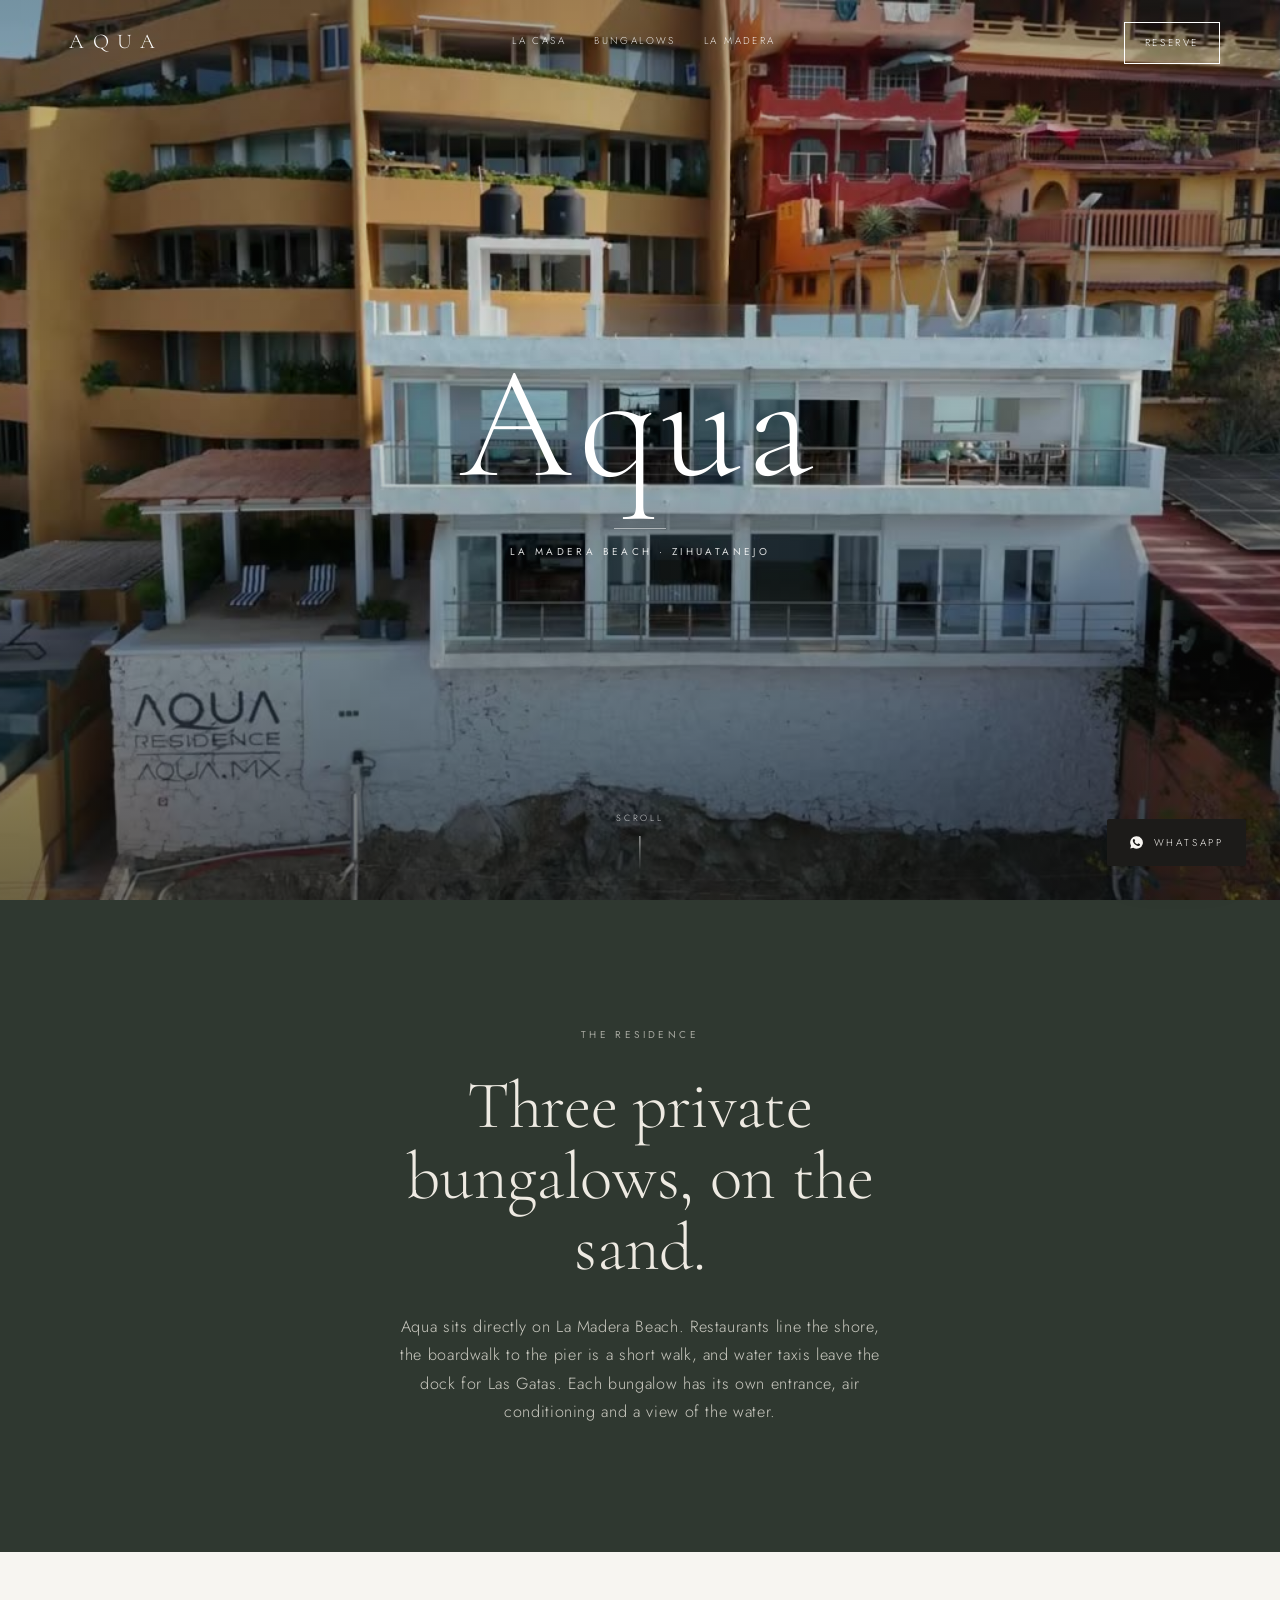
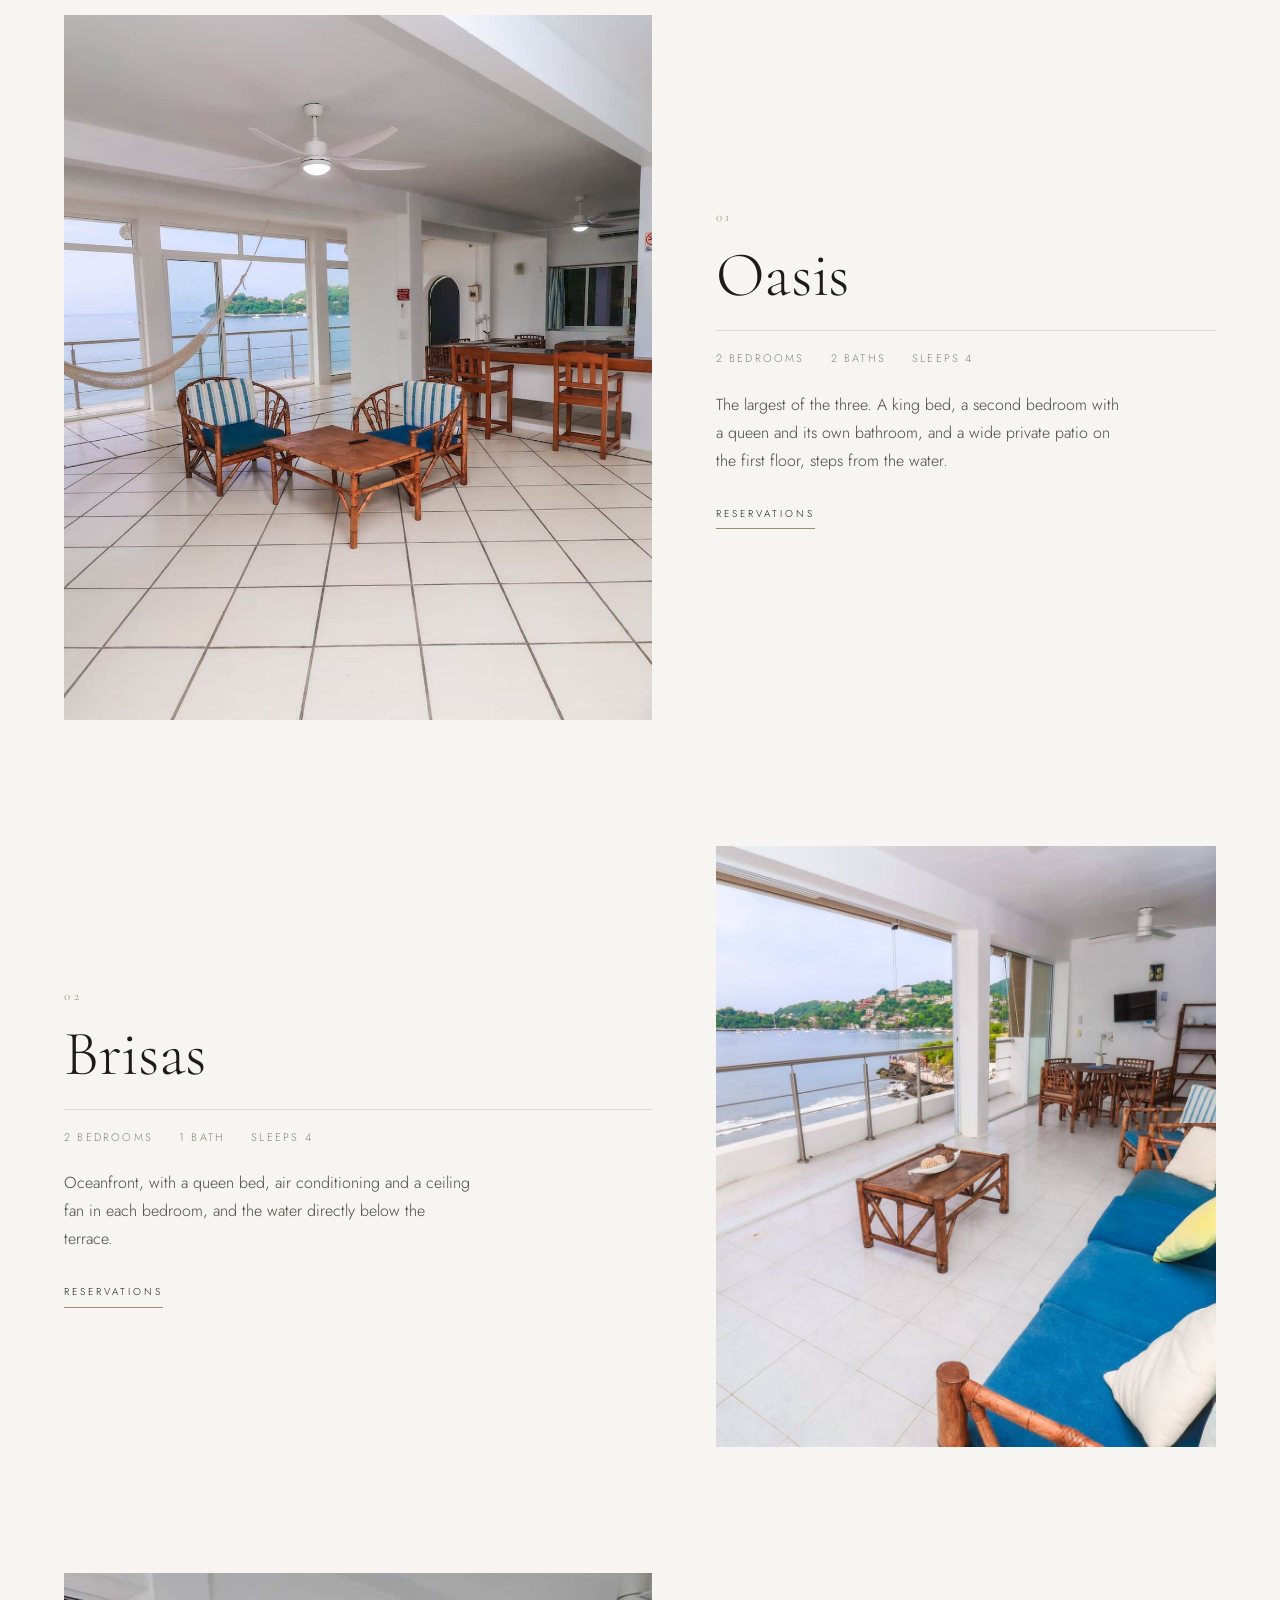
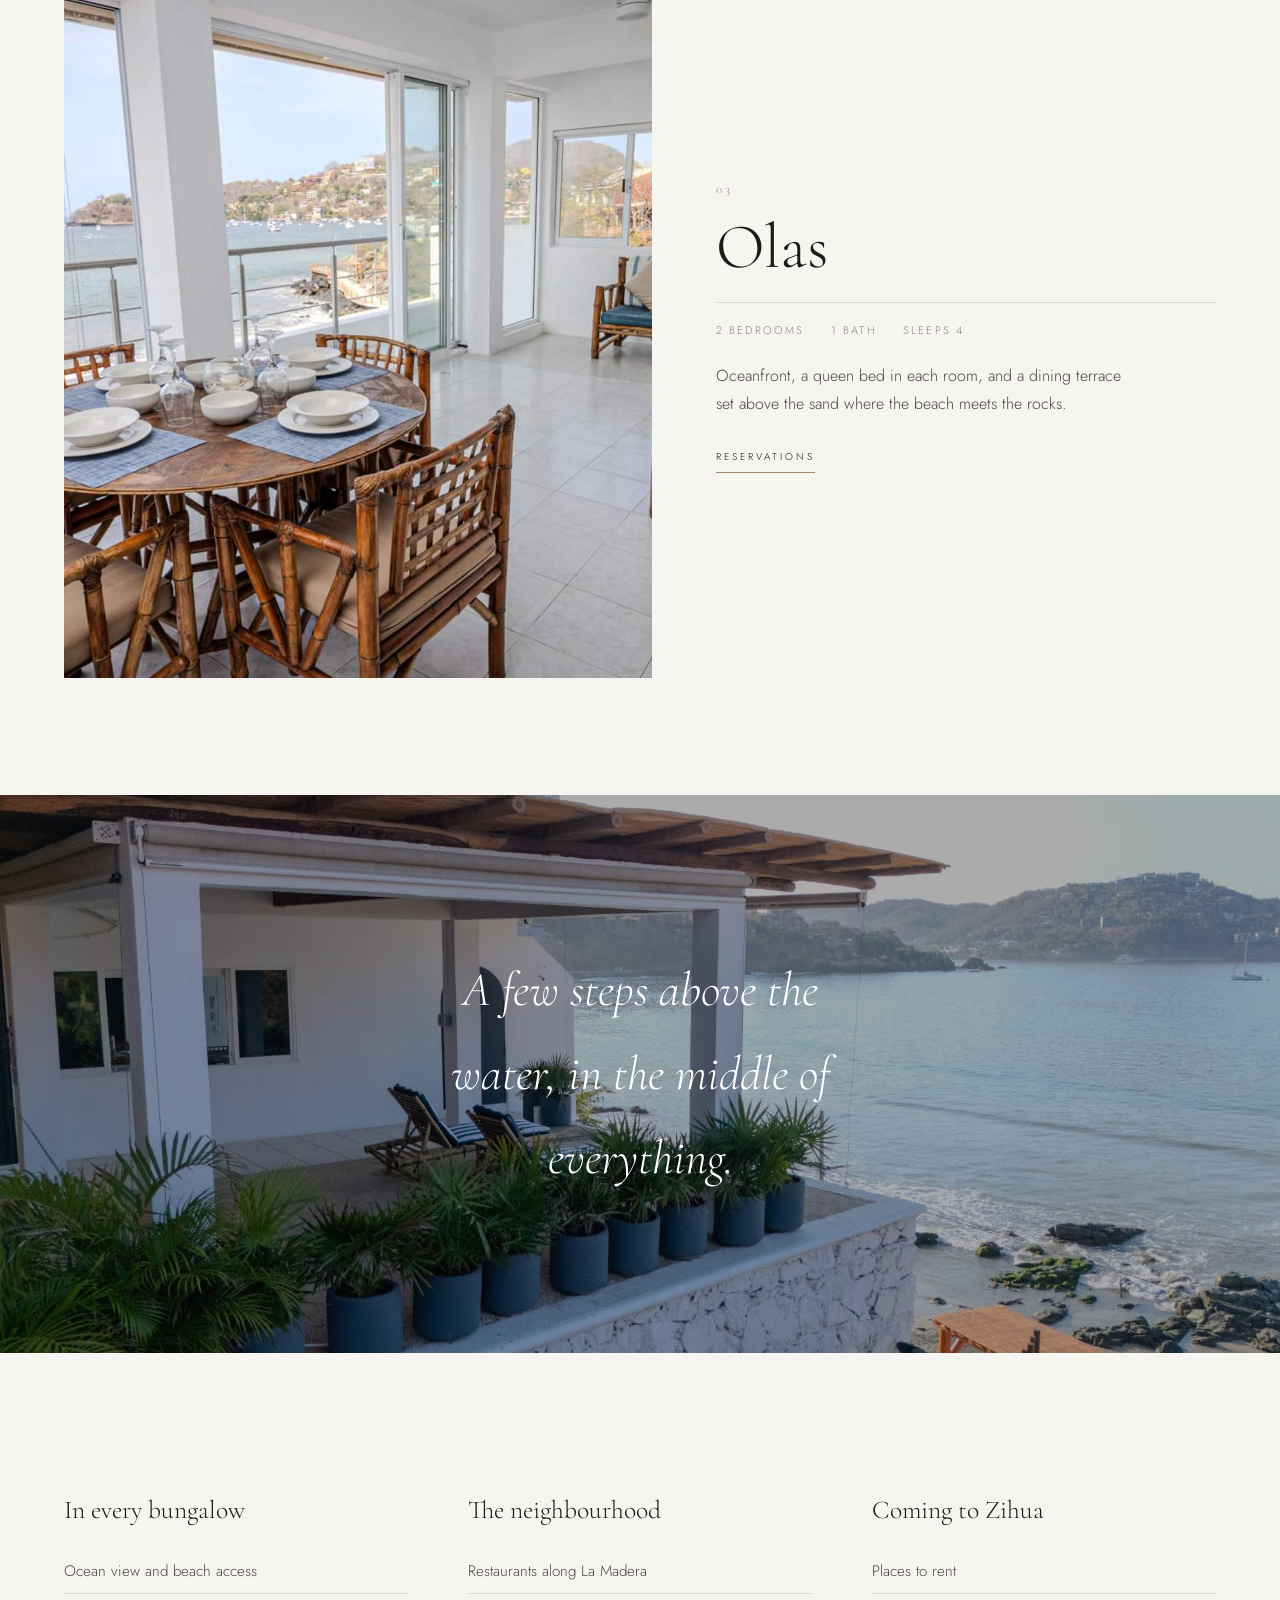
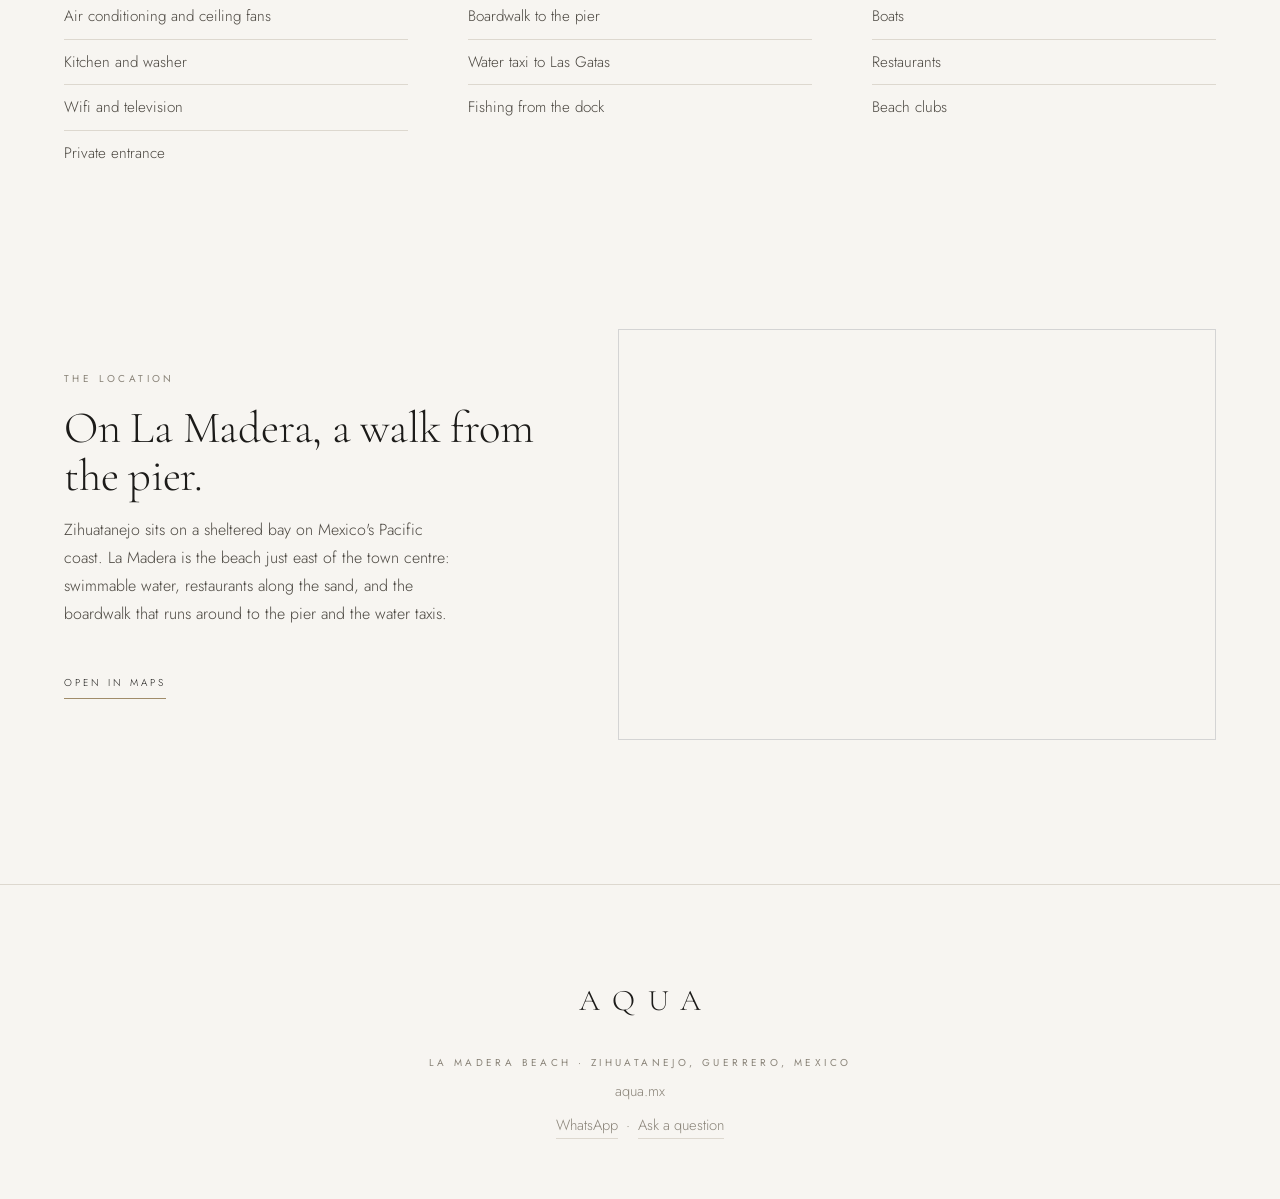
==== index.html @ 442068c7 "Drone video hero" ====
<!doctype html>
<html lang="en">
<head>
<meta charset="utf-8">
<meta name="viewport" content="width=device-width, initial-scale=1">
<title>Aqua Residence · La Madera Beach, Zihuatanejo</title>
<meta name="description" content="Three private beachfront bungalows on La Madera Beach, Zihuatanejo. Brisas, Oasis and Olas.">
<meta property="og:title" content="Aqua Residence · La Madera Beach, Zihuatanejo">
<meta property="og:description" content="Three private beachfront bungalows, steps from the sand and the boardwalk to the pier.">
<meta property="og:image" content="https://aqua.mx/img/aqua-sunrise.jpg">
<meta property="og:image:width" content="1280">
<meta property="og:image:height" content="720">
<meta property="og:url" content="https://aqua.mx">
<meta property="og:site_name" content="Aqua Residence">
<meta property="og:type" content="website">
<meta name="twitter:card" content="summary_large_image">
<link rel="icon" href="data:image/svg+xml,%3Csvg xmlns='http://www.w3.org/2000/svg' viewBox='0 0 64 64'%3E%3Crect width='64' height='64' fill='%232f3830'/%3E%3Ctext x='32' y='45' font-family='Georgia,serif' font-size='40' fill='%23f7f5f1' text-anchor='middle'%3EA%3C/text%3E%3C/svg%3E">
<link rel="apple-touch-icon" href="img/aqua-sunrise.jpg">
<link rel="preconnect" href="https://fonts.googleapis.com">
<link rel="preconnect" href="https://fonts.gstatic.com" crossorigin>
<link href="https://fonts.googleapis.com/css2?family=Cormorant+Garamond:ital,wght@0,300;0,400;1,300&family=Jost:wght@200;300;400&display=swap" rel="stylesheet">
<style>
  :root {
    --bone: #f7f5f1;
    --ink: #1c1b19;
    --soft: #8a8479;
    --line: #ddd8cf;
    --gold: #a08c6a;
    --deep: #2f3830;
    --display: "Cormorant Garamond", Georgia, serif;
    --sans: "Jost", -apple-system, "Segoe UI", Helvetica, Arial, sans-serif;
    --ease: cubic-bezier(.22,1,.36,1);
  }
  * { box-sizing: border-box; }
  html { scroll-behavior: smooth; }
  body {
    margin: 0; background: var(--bone); color: var(--ink);
    font-family: var(--sans); font-weight: 300; font-size: 16px; line-height: 1.75;
    -webkit-font-smoothing: antialiased;
  }
  img { display: block; width: 100%; height: 100%; object-fit: cover; }
  a { color: inherit; text-decoration: none; }
  .wrap { width: min(1240px, 100% - 10vw); margin-inline: auto; }
  .eyebrow { font-size: 10px; letter-spacing: .34em; text-transform: uppercase; color: var(--soft); font-weight: 400; }
  .display { font-family: var(--display); font-weight: 300; line-height: 1.06; letter-spacing: -.005em; }

  /* Top bar */
  .bar {
    position: fixed; inset: 0 0 auto; z-index: 30; display: flex; align-items: center;
    justify-content: space-between; padding: 22px clamp(20px, 5vw, 60px); color: #fff;
    transition: background .5s var(--ease), color .5s var(--ease), padding .5s var(--ease);
  }
  .bar.solid { background: rgb(247 245 241 / .96); color: var(--ink); padding-block: 14px; border-bottom: 1px solid var(--line); backdrop-filter: blur(6px); }
  .bar .mark { font-family: var(--display); font-size: 21px; letter-spacing: .42em; padding-left: .42em; }
  .bar nav { display: none; gap: clamp(18px, 2.2vw, 34px); }
  @media (min-width: 1040px) { .bar nav { display: flex; } }
  .bar nav a { font-size: 10px; letter-spacing: .24em; text-transform: uppercase; opacity: .86; padding-bottom: 3px; border-bottom: 1px solid transparent; transition: opacity .3s var(--ease), border-color .3s var(--ease); }
  .bar nav a:hover { opacity: 1; border-color: currentColor; }
  .bar .cta {
    font-size: 10px; letter-spacing: .26em; text-transform: uppercase; border: 1px solid currentColor;
    padding: 11px 20px; transition: background .4s var(--ease), color .4s var(--ease), border-color .4s var(--ease);
  }
  .bar .cta:hover { background: var(--gold); border-color: var(--gold); color: #fff; }
  .bar.solid .cta { border-color: var(--ink); }

  /* Location */
  .place { display: grid; gap: 34px; padding: clamp(50px, 8vh, 110px) 0; }
  @media (min-width: 900px) { .place { grid-template-columns: .9fr 1.1fr; gap: 64px; align-items: center; } }
  .place h4 { font-family: var(--display); font-weight: 300; font-size: clamp(1.9rem, 1.2rem + 2vw, 3rem); margin: 18px 0 0; }
  .place p { color: #4b4740; max-width: 44ch; }
  .place .map { aspect-ratio: 16 / 11; border: 1px solid var(--line); filter: grayscale(1) contrast(.95); transition: filter .6s var(--ease); }
  .place .map:hover { filter: grayscale(0); }
  .place iframe { width: 100%; height: 100%; border: 0; display: block; }

  /* Hero */
  .hero { position: relative; height: 100svh; min-height: 560px; overflow: hidden; display: grid; place-items: center; text-align: center; color: #fff; }
  .hero .shot { position: absolute; inset: 0; }
  .hero .hero-video { width: 100%; height: 100%; object-fit: cover; display: block; }
  /* The still is the fallback: shown until the video can play, and kept for reduced motion. */
  .hero .hero-still { position: absolute; inset: 0; width: 100%; height: 100%; object-fit: cover; opacity: 0; transition: opacity .6s var(--ease); }
  .hero .shot.no-video .hero-video { display: none; }
  .hero .shot.no-video .hero-still { opacity: 1; }
  @media (prefers-reduced-motion: reduce) {
    .hero .hero-video { display: none; }
    .hero .hero-still { opacity: 1; }
  }
  .hero .shot::after { content: ""; position: absolute; inset: 0; background: linear-gradient(180deg, rgb(12 11 10 / .34), rgb(12 11 10 / .14) 42%, rgb(12 11 10 / .6)); }
  .hero .inner { position: relative; padding: 0 24px; }
  .hero h1 { margin: 0; font-size: clamp(3.6rem, 1.5rem + 11vw, 10rem); letter-spacing: .04em; }
  .hero .under { margin-top: 18px; display: flex; flex-direction: column; align-items: center; gap: 14px; }
  .hero .eyebrow { color: rgb(255 255 255 / .84); }
  .rule-sm { width: 52px; height: 1px; background: rgb(255 255 255 / .5); }
  .scroll { position: absolute; bottom: 30px; left: 50%; translate: -50% 0; font-size: 9px; letter-spacing: .3em; text-transform: uppercase; color: rgb(255 255 255 / .75); }
  .scroll::after { content: ""; display: block; width: 1px; height: 34px; margin: 10px auto 0; background: linear-gradient(rgb(255 255 255 / .8), transparent); }

  /* Reveal */
  .rise { opacity: 0; transform: translateY(26px); transition: opacity 1.1s var(--ease), transform 1.1s var(--ease); }
  .rise.in { opacity: 1; transform: none; }
  @media (prefers-reduced-motion: reduce) { .rise { opacity: 1; transform: none; } }

  /* Statement */
  .band { background: var(--deep); color: #eeeae2; }
  .statement { padding: clamp(90px, 14vh, 180px) 0; text-align: center; }
  .statement .eyebrow { color: rgb(238 234 226 / .62); }
  .statement h2 { margin: 26px auto 0; font-size: clamp(2.1rem, 1rem + 4vw, 4.2rem); max-width: 19ch; }
  .statement p { margin: 30px auto 0; max-width: 56ch; color: rgb(238 234 226 / .82); font-size: clamp(.92rem, .85rem + .2vw, 1.02rem); letter-spacing: .04em; }

  /* Bungalow chapters */
  .chapter { display: grid; gap: clamp(28px, 5vw, 70px); align-items: center; padding: clamp(40px, 7vh, 90px) 0; }
  @media (min-width: 900px) {
    .chapter { grid-template-columns: 1.08fr .92fr; }
    .chapter.flip .media { order: 2; }
  }
  .chapter .media { aspect-ratio: 5 / 6; overflow: hidden; }
  .chapter .media img { transition: transform 1.4s var(--ease); }
  .chapter:hover .media img { transform: scale(1.035); }
  .chapter .no { font-family: var(--display); font-size: 13px; letter-spacing: .3em; color: var(--gold); }
  .chapter h3 { margin: 12px 0 0; font-size: clamp(2.4rem, 1.4rem + 3.2vw, 4rem); }
  .chapter .spec { display: flex; flex-wrap: wrap; gap: 10px 26px; margin: 22px 0 0; padding: 18px 0 0; border-top: 1px solid var(--line); font-size: 11px; letter-spacing: .2em; text-transform: uppercase; color: var(--soft); }
  .chapter p { margin: 22px 0 0; color: #4b4740; max-width: 46ch; }
  .link { display: inline-block; margin-top: 30px; font-size: 10px; letter-spacing: .3em; text-transform: uppercase; border-bottom: 1px solid var(--gold); padding-bottom: 6px; transition: color .4s var(--ease), border-color .4s var(--ease), letter-spacing .4s var(--ease); }
  .link:hover { color: var(--gold); letter-spacing: .34em; }

  /* Full-bleed break */
  .bleed { position: relative; height: clamp(360px, 62svh, 640px); overflow: hidden; display: grid; place-items: center; text-align: center; color: #fff; margin: clamp(30px, 6vh, 80px) 0; }
  .bleed .shot { position: absolute; inset: 0; }
  .bleed .shot::after { content: ""; position: absolute; inset: 0; background: rgb(12 11 10 / .34); }
  .bleed q { position: relative; font-family: var(--display); font-style: italic; font-weight: 300; font-size: clamp(1.6rem, 1rem + 2.6vw, 3rem); max-width: 22ch; quotes: none; padding: 0 24px; }

  /* Details */
  .details { display: grid; gap: 44px; padding: clamp(60px, 9vh, 120px) 0; }
  @media (min-width: 820px) { .details { grid-template-columns: repeat(3, 1fr); gap: 60px; } }
  .details h4 { font-family: var(--display); font-size: 1.6rem; font-weight: 300; margin: 0 0 16px; }
  .details ul { list-style: none; margin: 0; padding: 0; }
  .details li { padding: 9px 0; border-bottom: 1px solid var(--line); color: #4b4740; font-size: .95rem; }
  .details li:last-child { border-bottom: 0; }

  /* Gallery */
  .gallery-head { display: flex; align-items: baseline; justify-content: space-between; gap: 20px; }
  .gallery { display: grid; grid-auto-flow: column; grid-auto-columns: min(78vw, 560px); gap: 18px; overflow-x: auto; scroll-snap-type: x mandatory; padding: 28px 0 10px; scrollbar-width: none; }
  .gallery::-webkit-scrollbar { display: none; }
  .gallery figure { margin: 0; aspect-ratio: 4 / 3; overflow: hidden; scroll-snap-align: center; }

  /* Footer */
  footer { padding: clamp(70px, 10vh, 130px) 0 60px; text-align: center; border-top: 1px solid var(--line); margin-top: clamp(40px, 8vh, 90px); }
  footer .mark { font-family: var(--display); font-size: 30px; letter-spacing: .42em; padding-left: .42em; }
  footer .rows { margin-top: 26px; display: grid; gap: 8px; color: var(--soft); font-size: .92rem; }
  footer a { border-bottom: 1px solid var(--line); padding-bottom: 2px; }

  /* Chat launcher */
  .chat {
    position: fixed; right: clamp(16px, 3vw, 34px); bottom: clamp(16px, 3vw, 34px); z-index: 40;
    display: inline-flex; align-items: center; gap: 10px; background: var(--ink); color: var(--bone);
    padding: 15px 22px; border-radius: 2px; font-size: 10px; letter-spacing: .28em; text-transform: uppercase;
    box-shadow: 0 18px 40px -22px rgb(0 0 0 / .8); transition: background .4s var(--ease), letter-spacing .4s var(--ease);
  }
  .chat:hover { background: var(--gold); letter-spacing: .32em; }
  .chat svg { width: 15px; height: 15px; fill: currentColor; }

  /* Chat panel (chat.js builds the markup) */
  .chatbox {
    position: fixed; right: clamp(16px, 3vw, 34px); bottom: calc(clamp(16px, 3vw, 34px) + 66px); z-index: 45;
    width: min(384px, calc(100vw - 32px)); max-height: min(560px, 74svh);
    background: var(--bone); border: 1px solid var(--line); display: none; flex-direction: column;
    box-shadow: 0 30px 70px -30px rgb(28 27 25 / .55);
  }
  .chatbox.open { display: flex; }
  .chatbox-top { display: flex; align-items: center; justify-content: space-between; padding: 18px 20px; border-bottom: 1px solid var(--line); }
  .chatbox-name { font-family: var(--display); font-size: 1.5rem; font-weight: 300; letter-spacing: .3em; padding-left: .3em; }
  .chatbox-sub { font-size: 9px; letter-spacing: .3em; text-transform: uppercase; color: var(--soft); }
  .chatbox-x { border: 0; background: none; font-size: 20px; line-height: 1; color: var(--soft); cursor: pointer; }
  .chatbox-log { padding: 18px 20px; overflow-y: auto; display: flex; flex-direction: column; gap: 12px; flex: 1; }
  .msg { font-size: .92rem; line-height: 1.65; padding: 12px 15px; max-width: 88%; }
  .msg.bot { background: #fff; border: 1px solid var(--line); align-self: flex-start; }
  .msg.me { background: var(--ink); color: var(--bone); align-self: flex-end; }
  .msg a { border-bottom: 1px solid currentColor; }
  .chatbox-chips { display: flex; flex-wrap: wrap; gap: 8px; padding: 0 20px 14px; }
  .chip {
    border: 1px solid var(--line); background: transparent; padding: 8px 13px; cursor: pointer;
    font-family: var(--sans); font-size: 9px; letter-spacing: .2em; text-transform: uppercase; color: var(--soft);
    transition: border-color .3s var(--ease), color .3s var(--ease);
  }
  .chip:hover { border-color: var(--gold); color: var(--ink); }
  .chatbox-form { display: flex; gap: 10px; padding: 14px 20px; border-top: 1px solid var(--line); }
  .chatbox-form input { flex: 1; border: 1px solid var(--line); background: #fff; padding: 11px 13px; font-family: var(--sans); font-weight: 300; font-size: .92rem; }
  .chatbox-form input:focus { outline: 1px solid var(--gold); outline-offset: 1px; }
  .chatbox-form button { border: 0; background: var(--ink); color: var(--bone); padding: 11px 18px; font-family: var(--sans); font-size: 9px; letter-spacing: .24em; text-transform: uppercase; cursor: pointer; }
  .chatbox-form button:hover { background: var(--gold); }
  .chatbox-wa { display: block; text-align: center; padding: 13px; font-size: 9px; letter-spacing: .24em; text-transform: uppercase; color: var(--soft); border-top: 1px solid var(--line); }
  .chatbox-wa:hover { color: var(--ink); }
</style>
</head>
<body>

<header class="bar">
  <a class="mark" href="#top">AQUA</a>
  <nav>
    <a href="#residence">La Casa</a>
    <a href="#bungalows">Bungalows</a>
    <a href="#location">La Madera</a>
  </nav>
  <a class="cta" href="#bungalows">Reserve</a>
</header>

<section class="hero" id="top">
  <div class="shot">
    <video class="hero-video" autoplay muted loop playsinline preload="auto" poster="img/aqua-hero-poster.jpg" aria-label="Aerial approach to Aqua Residence from the bay">
      <source src="img/aqua-hero.mp4" type="video/mp4">
    </video>
    <img class="hero-still" src="img/aqua-sunrise.jpg" alt="Aqua Residence at first light above the bay of Zihuatanejo">
  </div>
  <div class="inner">
    <h1 class="display">Aqua</h1>
    <div class="under">
      <div class="rule-sm"></div>
      <div class="eyebrow">La Madera Beach · Zihuatanejo</div>
    </div>
  </div>
  <div class="scroll">Scroll</div>
</section>

<main>
  <div class="band" id="residence"><section class="wrap statement rise">
    <div class="eyebrow">The residence</div>
    <h2 class="display">Three private bungalows, on the sand.</h2>
    <p>Aqua sits directly on La Madera Beach. Restaurants line the shore, the boardwalk to the pier is a short walk, and water taxis leave the dock for Las Gatas. Each bungalow has its own entrance, air conditioning and a view of the water.</p>
  </section></div>

  <div class="wrap" id="bungalows">
    <article class="chapter rise">
      <div class="media"><img src="img/oasis-2.jpg" alt="Oasis: open living room with a hammock and the sea beyond" loading="lazy"></div>
      <div>
        <div class="no">01</div>
        <h3 class="display">Oasis</h3>
        <div class="spec"><span>2 bedrooms</span><span>2 baths</span><span>Sleeps 4</span></div>
        <p>The largest of the three. A king bed, a second bedroom with a queen and its own bathroom, and a wide private patio on the first floor, steps from the water.</p>
        <a class="link" href="https://www.airbnb.com/rooms/1482174106685324417" target="_blank" rel="noopener">Reservations</a>
      </div>
    </article>

    <article class="chapter flip rise">
      <div class="media"><img src="img/brisas-2.jpg" alt="Brisas: terrace looking out across the bay" loading="lazy"></div>
      <div>
        <div class="no">02</div>
        <h3 class="display">Brisas</h3>
        <div class="spec"><span>2 bedrooms</span><span>1 bath</span><span>Sleeps 4</span></div>
        <p>Oceanfront, with a queen bed, air conditioning and a ceiling fan in each bedroom, and the water directly below the terrace.</p>
        <a class="link" href="https://www.airbnb.com/rooms/1482157264577134834" target="_blank" rel="noopener">Reservations</a>
      </div>
    </article>

    <article class="chapter rise">
      <div class="media"><img src="img/olas-0.jpg" alt="Olas: dining terrace with an ocean view" loading="lazy"></div>
      <div>
        <div class="no">03</div>
        <h3 class="display">Olas</h3>
        <div class="spec"><span>2 bedrooms</span><span>1 bath</span><span>Sleeps 4</span></div>
        <p>Oceanfront, a queen bed in each room, and a dining terrace set above the sand where the beach meets the rocks.</p>
        <a class="link" href="https://www.airbnb.com/rooms/1379307056800954871" target="_blank" rel="noopener">Reservations</a>
      </div>
    </article>
  </div>

  <section class="bleed">
    <div class="shot"><img src="img/aqua-terrace.jpg" alt="The terrace at Aqua, a few steps above the water" loading="lazy"></div>
    <q>A few steps above the water, in the middle of everything.</q>
  </section>

  <section class="wrap details rise">
    <div>
      <h4>In every bungalow</h4>
      <ul>
        <li>Ocean view and beach access</li>
        <li>Air conditioning and ceiling fans</li>
        <li>Kitchen and washer</li>
        <li>Wifi and television</li>
        <li>Private entrance</li>
      </ul>
    </div>
    <div>
      <h4>The neighbourhood</h4>
      <ul>
        <li>Restaurants along La Madera</li>
        <li>Boardwalk to the pier</li>
        <li>Water taxi to Las Gatas</li>
        <li>Fishing from the dock</li>
      </ul>
    </div>
    <div>
      <h4>Coming to Zihua</h4>
      <ul>
        <li>Places to rent</li>
        <li>Boats</li>
        <li>Restaurants</li>
        <li>Beach clubs</li>
      </ul>
    </div>
  </section>

  <section class="wrap place rise" id="location">
    <div>
      <div class="eyebrow">The location</div>
      <h4 class="display">On La Madera, a walk from the pier.</h4>
      <p>Zihuatanejo sits on a sheltered bay on Mexico's Pacific coast. La Madera is the beach just east of the town centre: swimmable water, restaurants along the sand, and the boardwalk that runs around to the pier and the water taxis.</p>
      <a class="link" href="https://www.google.com/maps/search/La+Madera+Beach+Zihuatanejo" target="_blank" rel="noopener">Open in maps</a>
    </div>
    <div class="map">
      <iframe title="Map of La Madera Beach, Zihuatanejo" loading="lazy" referrerpolicy="no-referrer-when-downgrade"
        src="https://maps.google.com/maps?q=Playa%20La%20Madera%20Zihuatanejo&z=15&output=embed"></iframe>
    </div>
  </section>

</main>

<footer>
  <div class="mark">AQUA</div>
  <div class="rows">
    <div class="eyebrow">La Madera Beach · Zihuatanejo, Guerrero, Mexico</div>
    <div>aqua.mx</div>
    <div><a href="https://wa.me/13057661122?text=Hola%2C%20I%27d%20like%20to%20ask%20about%20Aqua" target="_blank" rel="noopener">WhatsApp</a> &nbsp;·&nbsp; <a href="#" class="ask">Ask a question</a></div>
  </div>
</footer>

<a class="chat" href="https://wa.me/13057661122?text=Hola%2C%20I%27d%20like%20to%20ask%20about%20Aqua" target="_blank" rel="noopener" aria-label="Message Aqua on WhatsApp">
  <svg viewBox="0 0 24 24" aria-hidden="true"><path d="M12 2a10 10 0 0 0-8.7 15l-1.3 4.7 4.8-1.3A10 10 0 1 0 12 2zm5.7 14.1c-.2.7-1.3 1.3-1.9 1.4-.5.1-1.1.1-1.8-.1-.4-.1-1-.3-1.7-.6-3-1.3-4.9-4.3-5-4.5-.2-.2-1.2-1.6-1.2-3s.7-2.1 1-2.4c.2-.3.5-.4.7-.4h.5c.2 0 .4 0 .6.5l.9 2.1c.1.2.1.3 0 .5l-.3.5-.4.4c-.1.1-.3.3-.1.6.2.3.8 1.3 1.7 2.1 1.1 1 2.1 1.3 2.4 1.4.3.1.5.1.6-.1l.9-1c.2-.2.4-.2.6-.1l2 1c.2.1.4.2.4.3.1.1.1.6-.1 1.4z"/></svg>
  <span>WhatsApp</span>
</a>

<script>
  // Reveal on scroll, and a top bar that solidifies once the hero is behind you.
  const io = new IntersectionObserver((rows) => {
    rows.forEach((r) => { if (r.isIntersecting) { r.target.classList.add("in"); io.unobserve(r.target); } });
  }, { rootMargin: "0px 0px -12% 0px" });
  document.querySelectorAll(".rise").forEach((n) => io.observe(n));

  const v = document.querySelector(".hero-video");
  if (v) {
    const fallback = () => document.querySelector(".hero .shot")?.classList.add("no-video");
    v.addEventListener("error", fallback);
    v.play?.().catch(fallback);
    setTimeout(() => { if (v.readyState < 2) fallback(); }, 4000);
  }

  const bar = document.querySelector(".bar");
  const hero = document.querySelector(".hero");
  new IntersectionObserver(([e]) => bar.classList.toggle("solid", !e.isIntersecting), { rootMargin: "-70px 0px 0px 0px" }).observe(hero);
</script>
<script src="chat.js?v=10" defer></script>
</body>
</html>
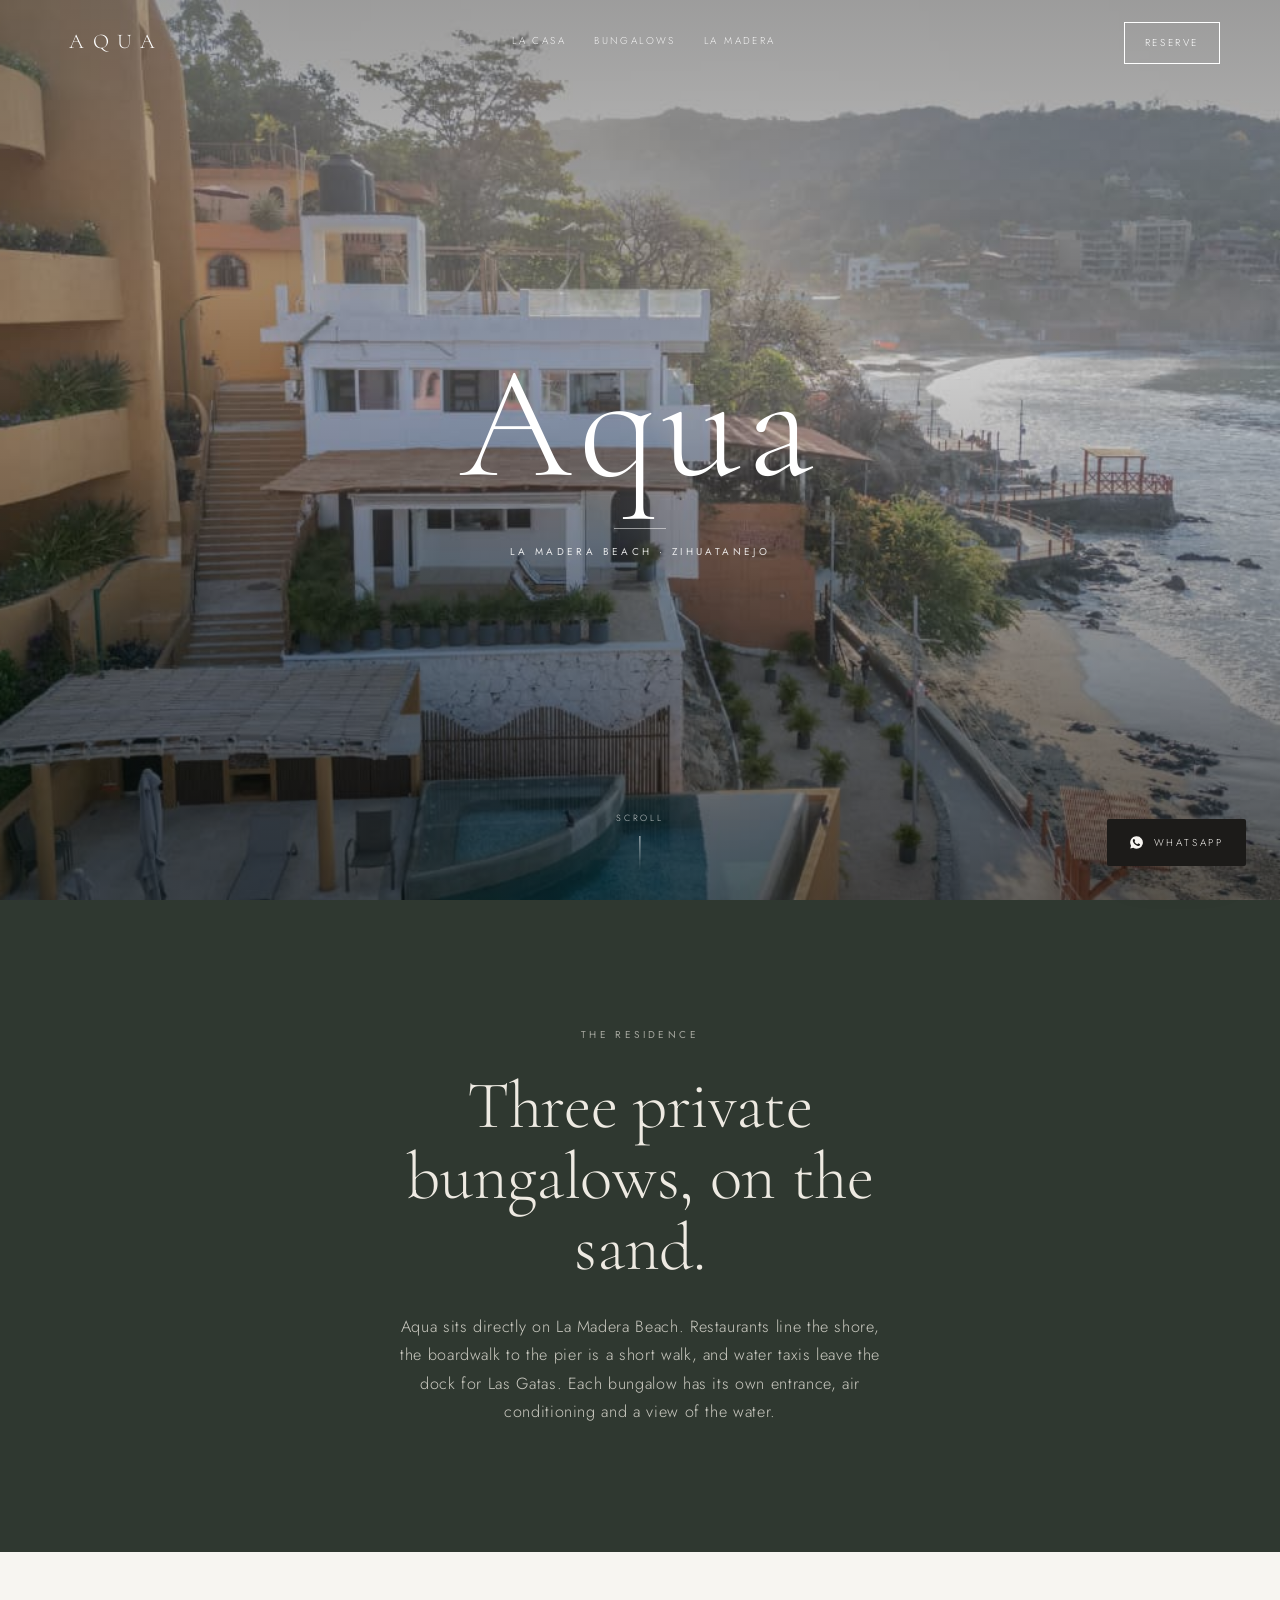
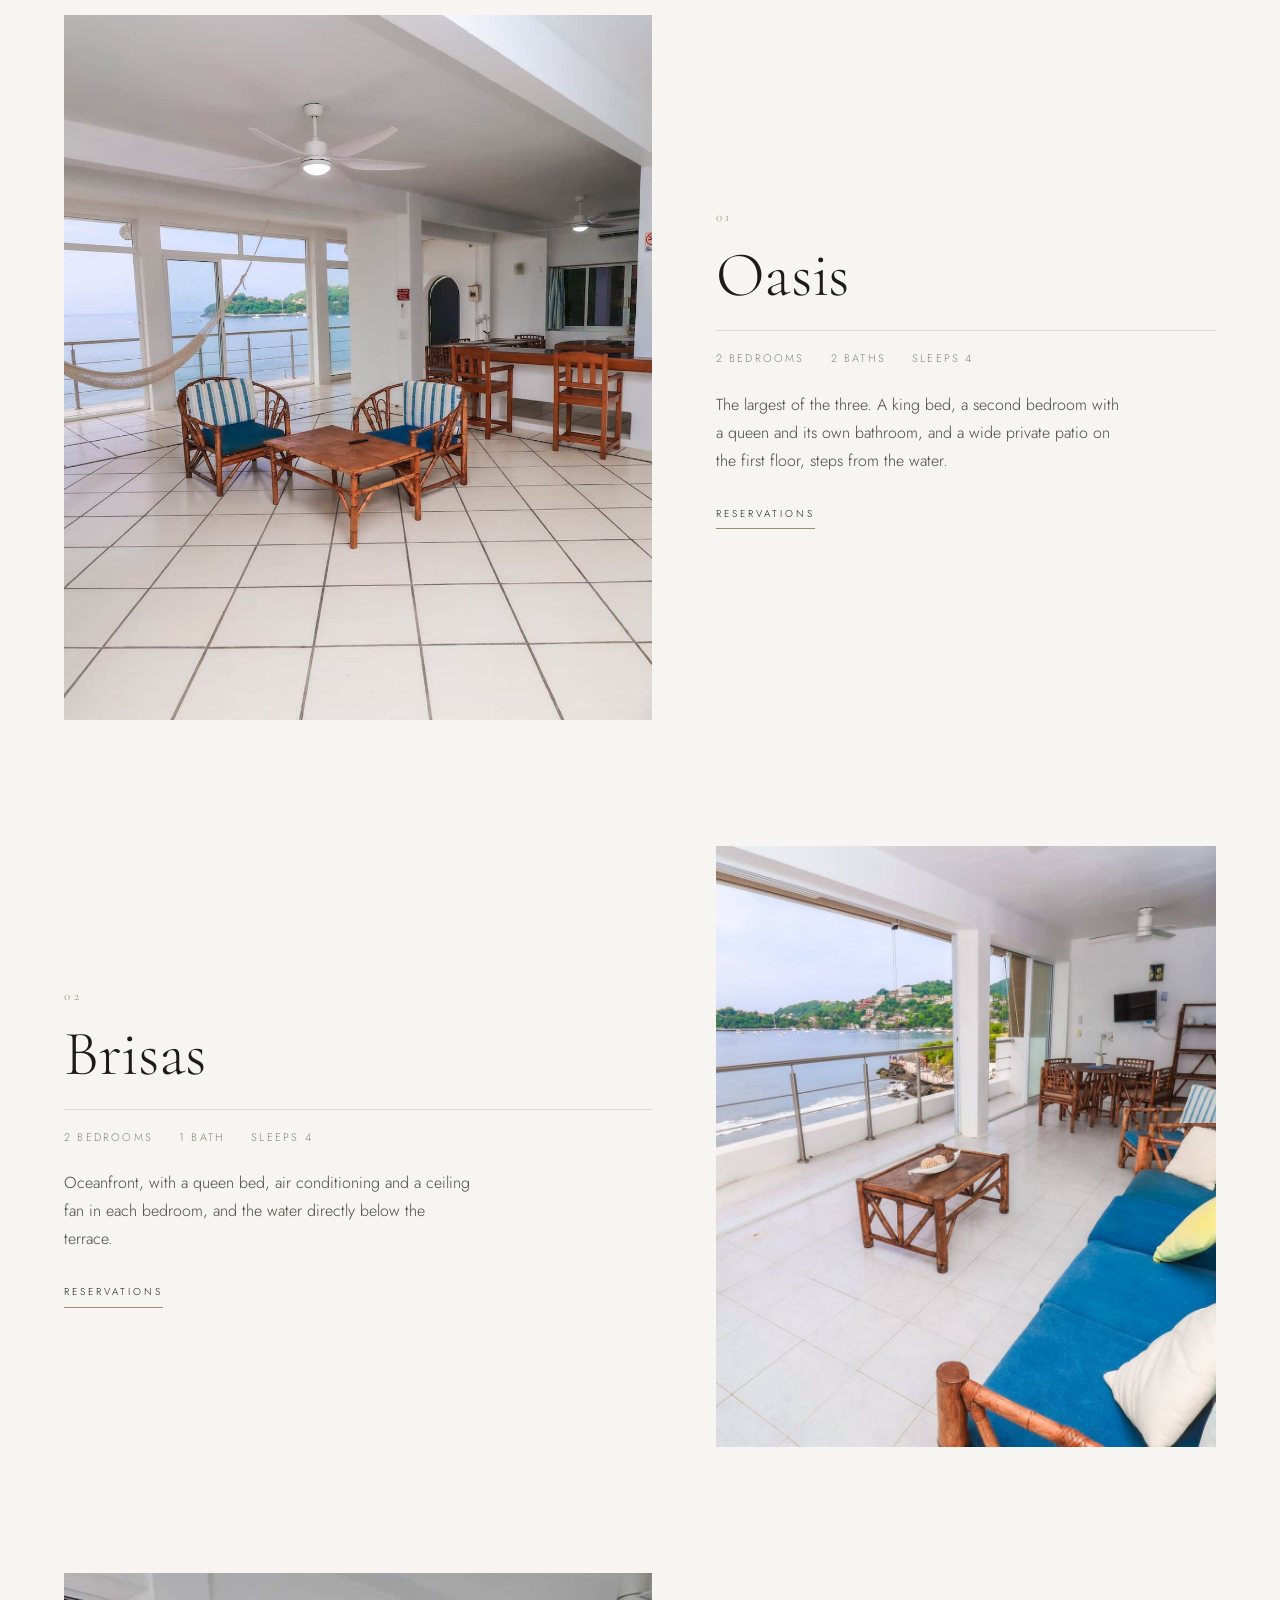
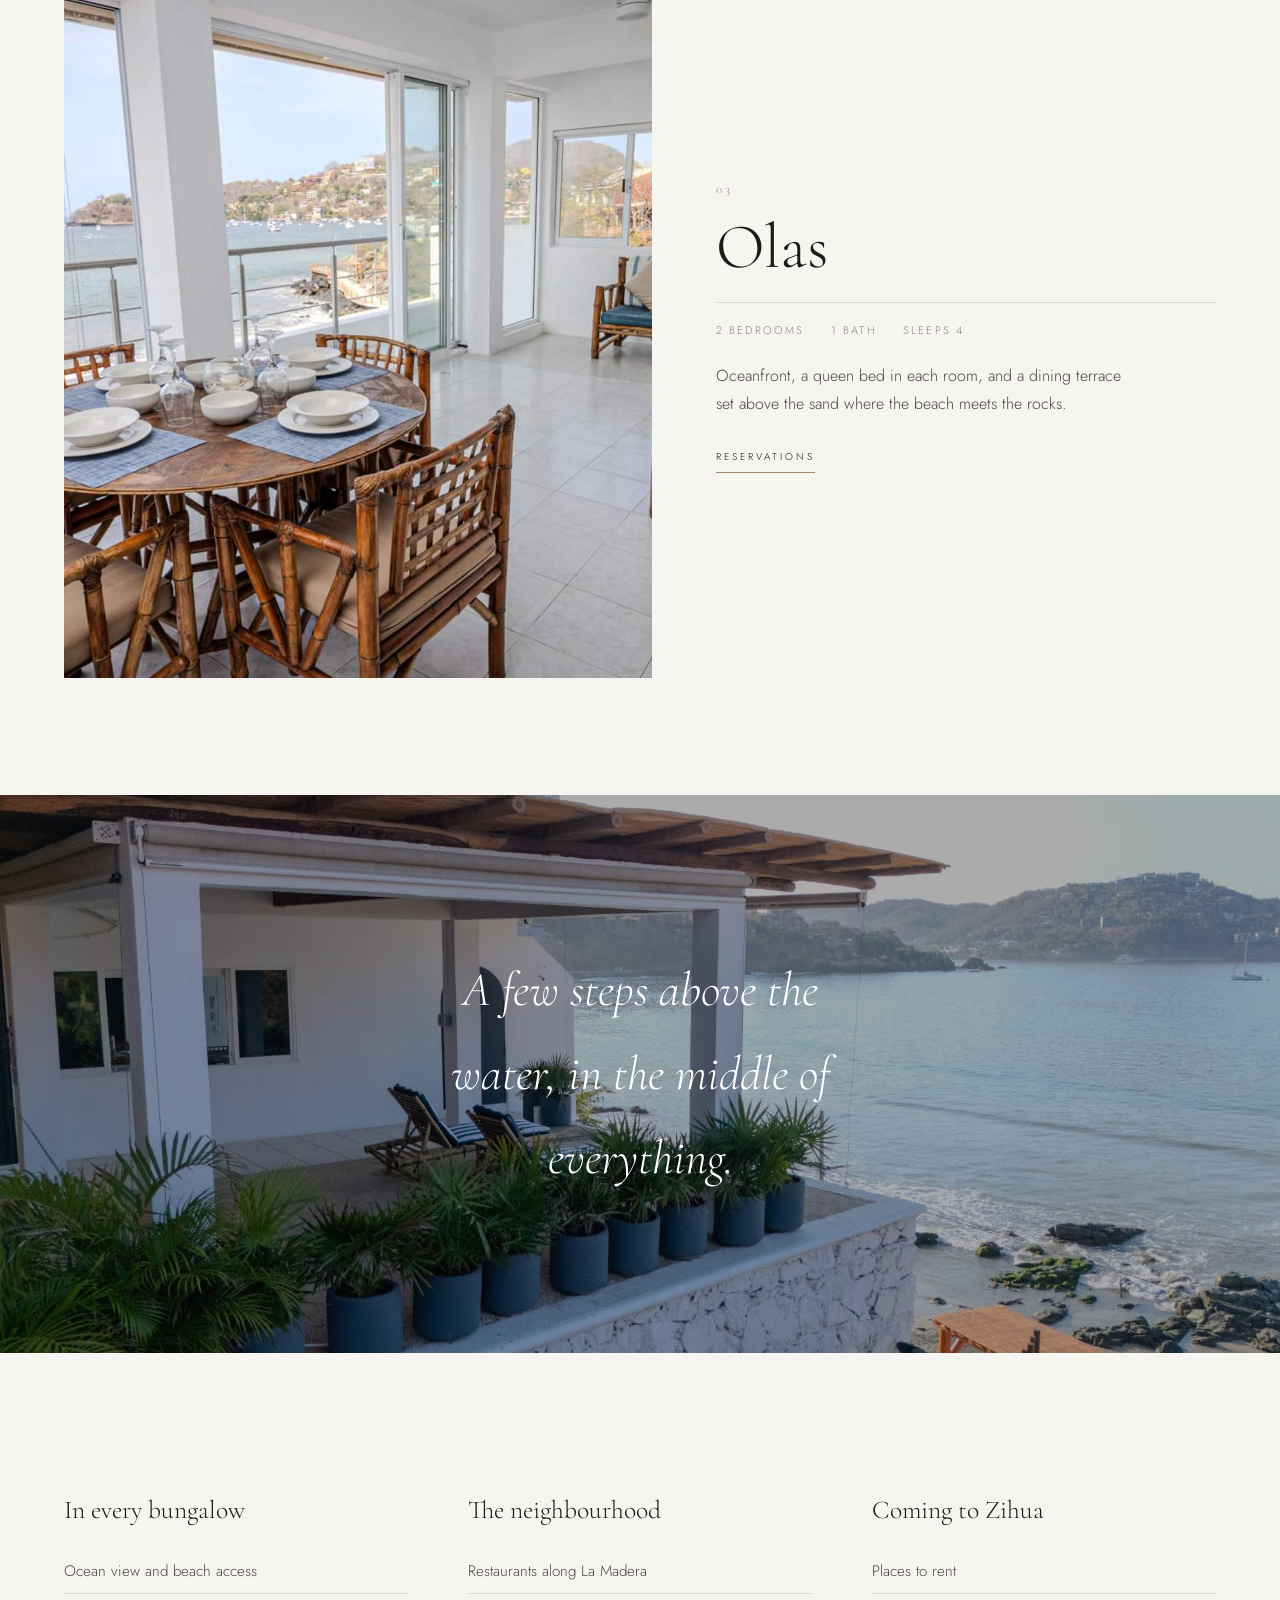
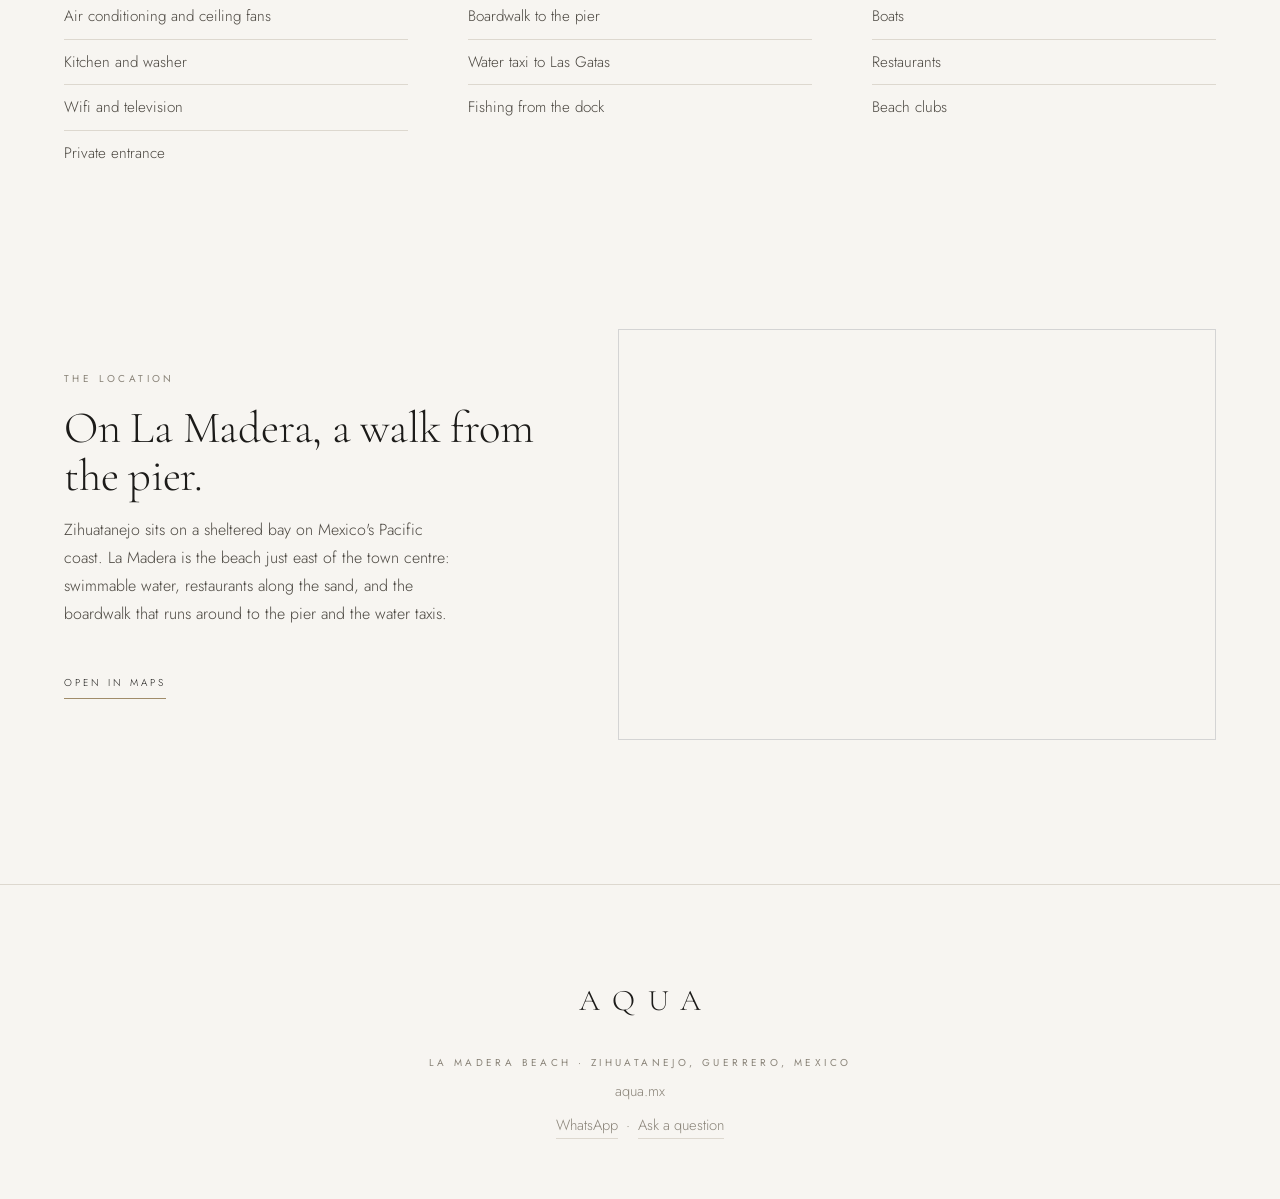
==== commit 857eaa52: "Hero video from the 4K original" ====
--- a/index.html
+++ b/index.html
@@ -204,9 +204,9 @@
 
 <section class="hero" id="top">
   <div class="shot">
-    <video class="hero-video" autoplay muted loop playsinline preload="auto" poster="img/aqua-hero-poster.jpg" aria-label="Aerial approach to Aqua Residence from the bay">
-      <source src="img/aqua-hero.mp4" type="video/mp4">
-    </video>
+    <video class="hero-video" autoplay muted loop playsinline preload="metadata" poster="img/aqua-hero-poster.jpg"
+      data-hd="img/hero-1080.mp4" data-sd="img/hero-720.mp4"
+      aria-label="Aerial approach to Aqua Residence from the bay"></video>
     <img class="hero-still" src="img/aqua-sunrise.jpg" alt="Aqua Residence at first light above the bay of Zihuatanejo">
   </div>
   <div class="inner">
@@ -333,12 +333,20 @@
   }, { rootMargin: "0px 0px -12% 0px" });
   document.querySelectorAll(".rise").forEach((n) => io.observe(n));
 
+  // Phones get the 720p cut (4.5MB) and desktops the 1080p (9.3MB); a saver-mode or slow
+  // connection gets neither, and the still photo carries the hero instead.
   const v = document.querySelector(".hero-video");
   if (v) {
     const fallback = () => document.querySelector(".hero .shot")?.classList.add("no-video");
-    v.addEventListener("error", fallback);
-    v.play?.().catch(fallback);
-    setTimeout(() => { if (v.readyState < 2) fallback(); }, 4000);
+    const net = navigator.connection || {};
+    if (net.saveData || /2g/.test(net.effectiveType || "")) {
+      fallback();
+    } else {
+      v.src = window.innerWidth >= 900 ? v.dataset.hd : v.dataset.sd;
+      v.addEventListener("error", fallback);
+      v.play?.().catch(fallback);
+      setTimeout(() => { if (v.readyState < 2) fallback(); }, 6000);
+    }
   }
 
   const bar = document.querySelector(".bar");
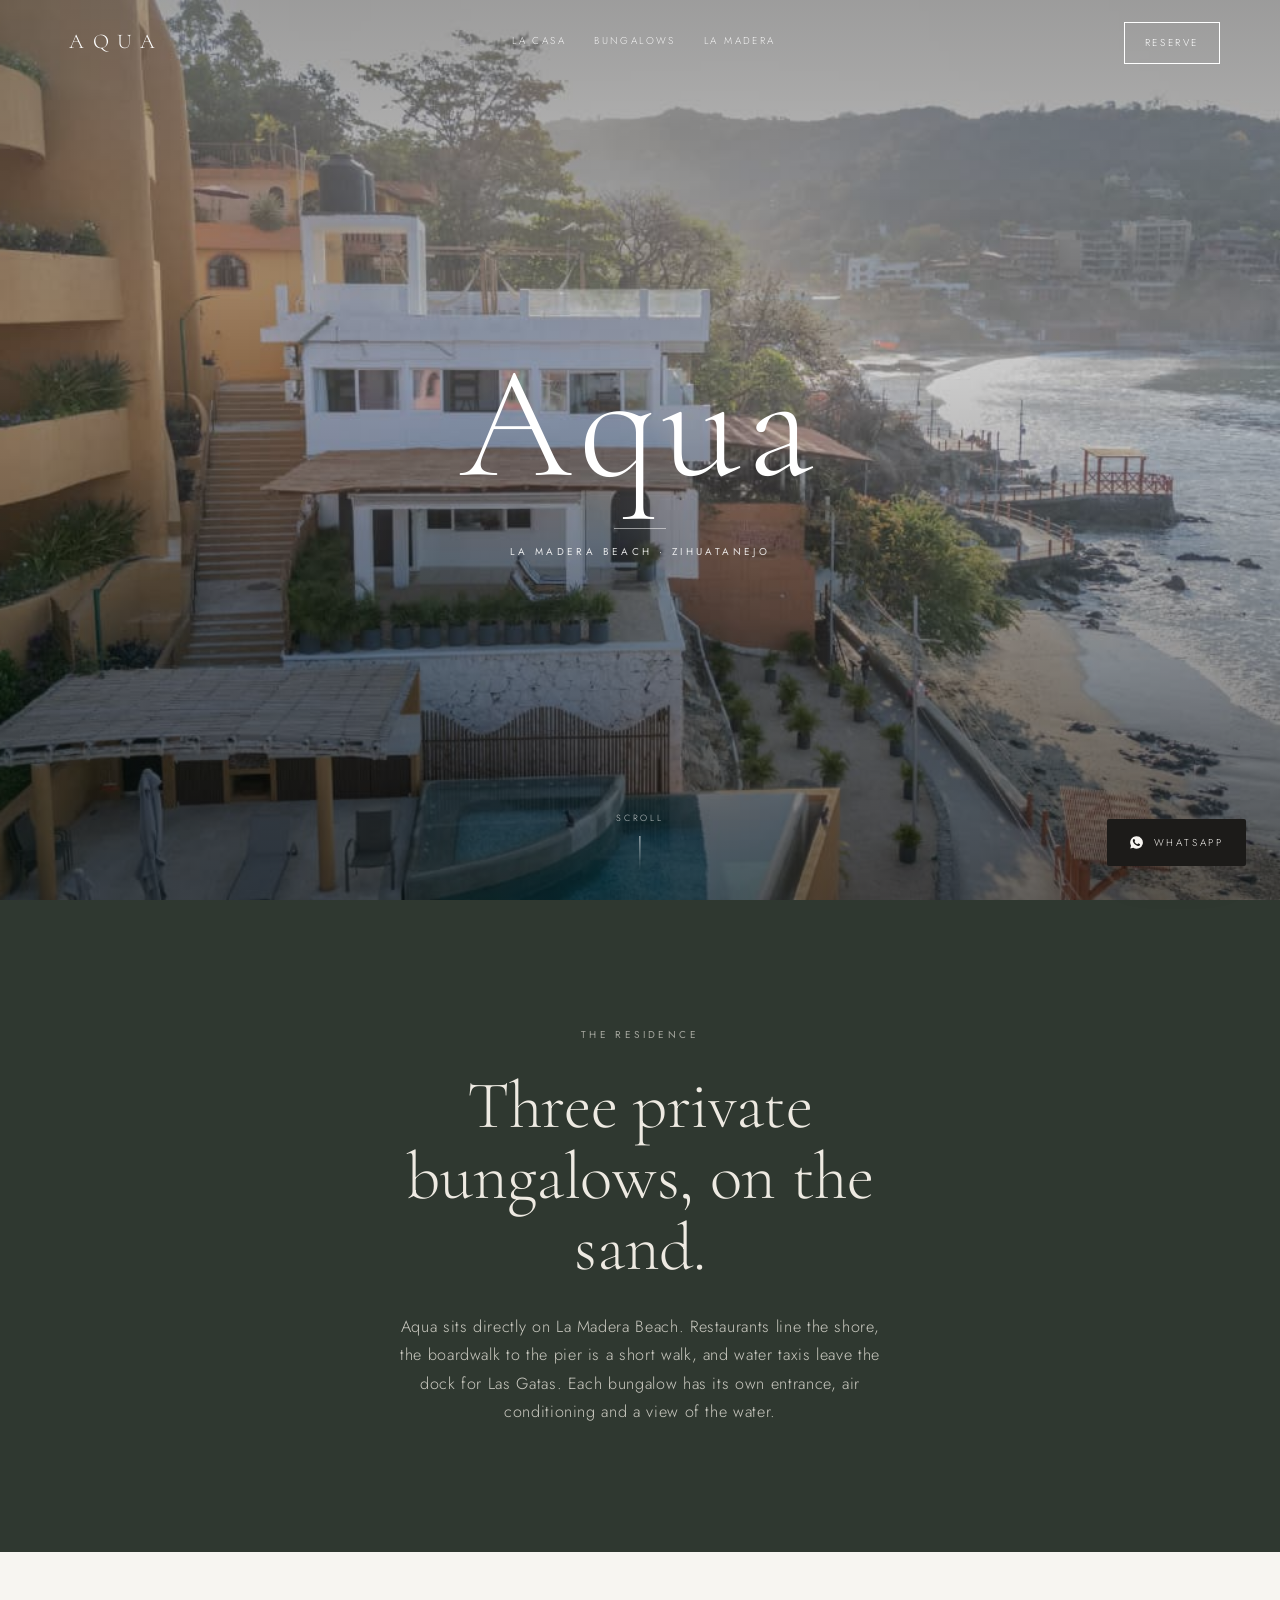
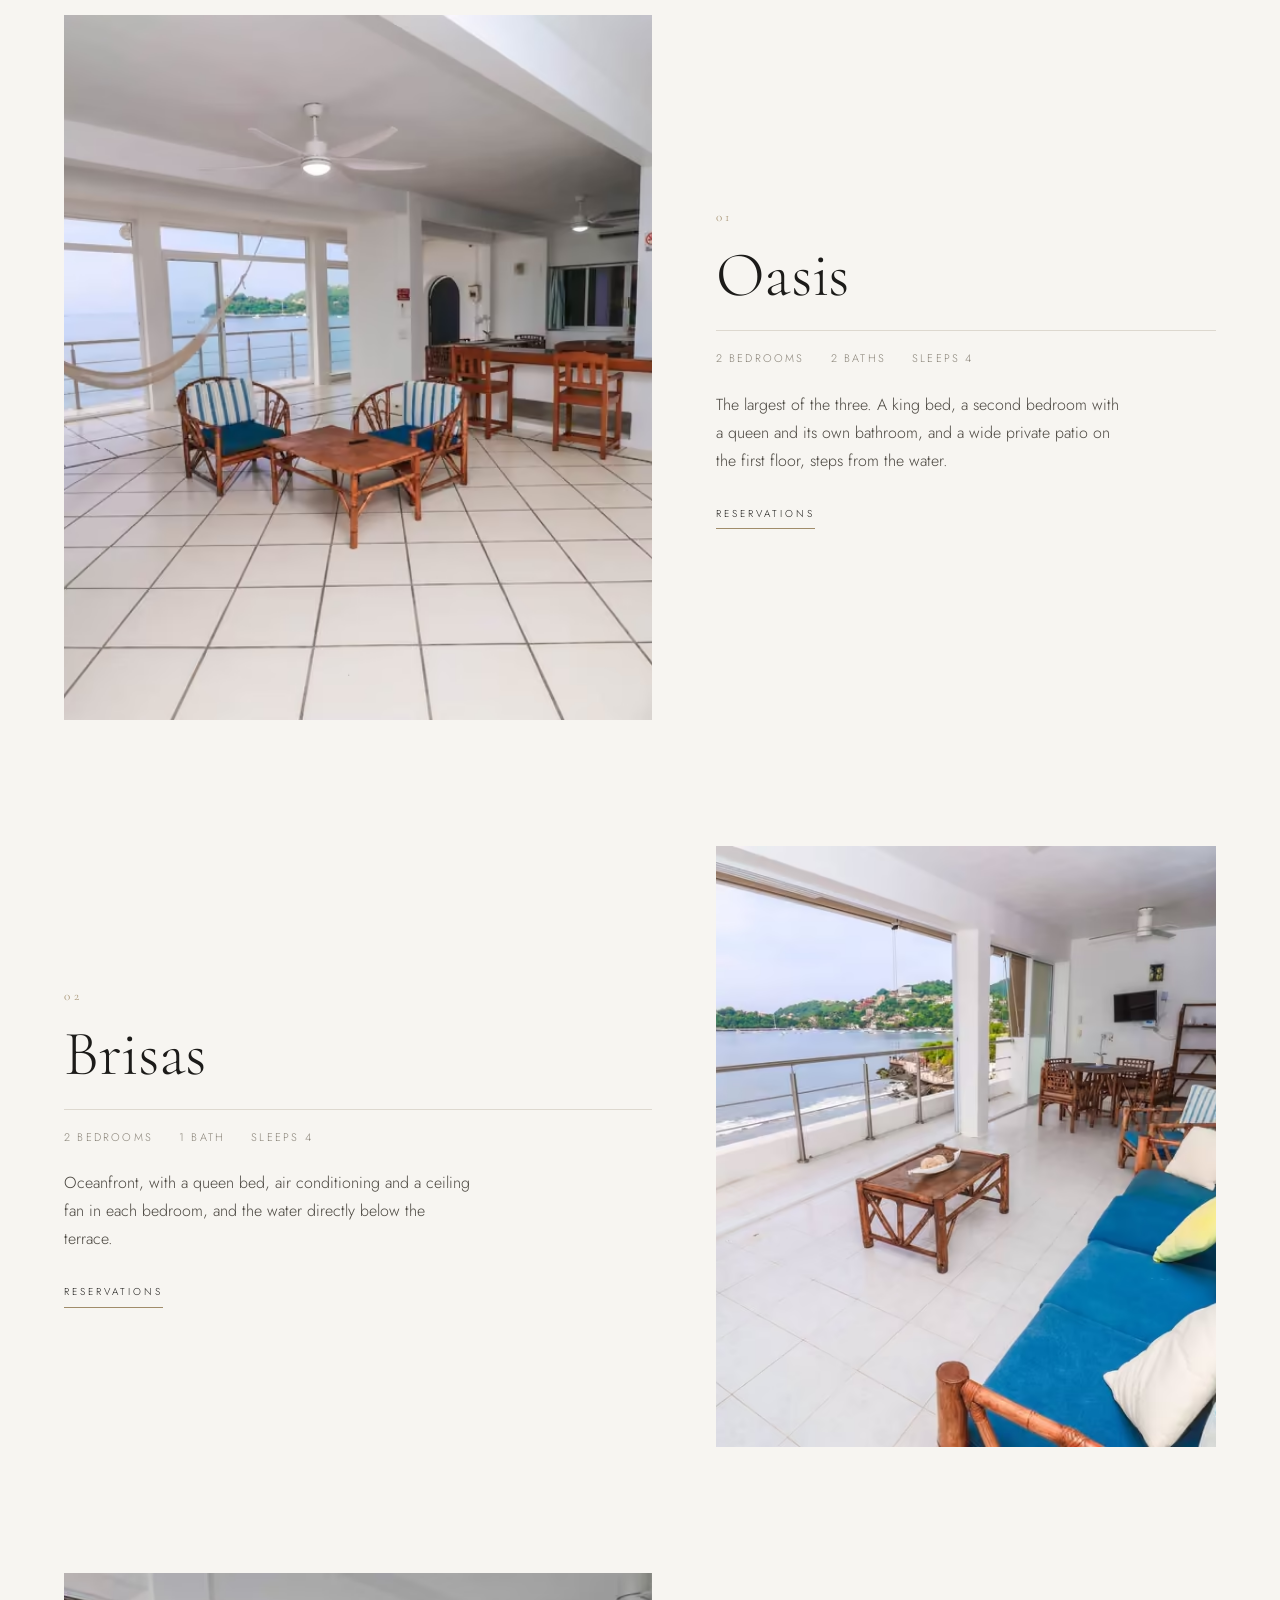
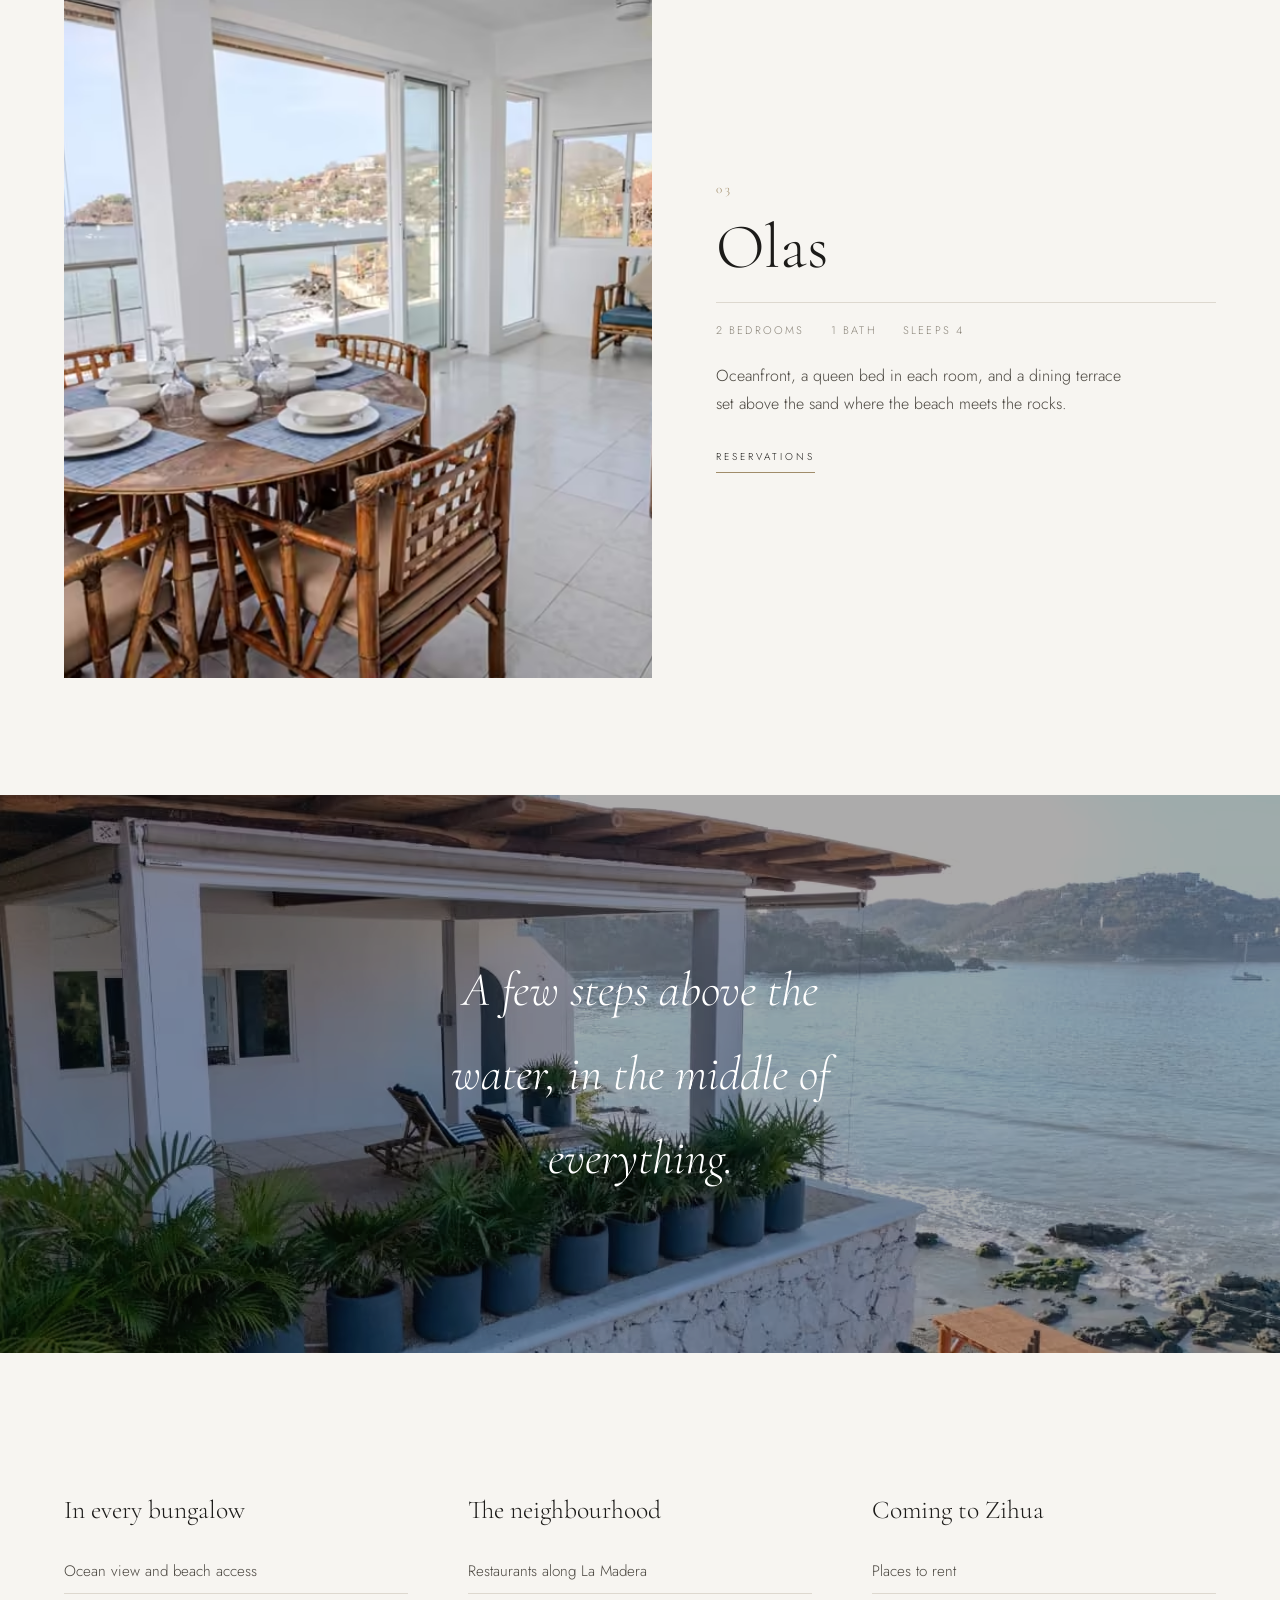
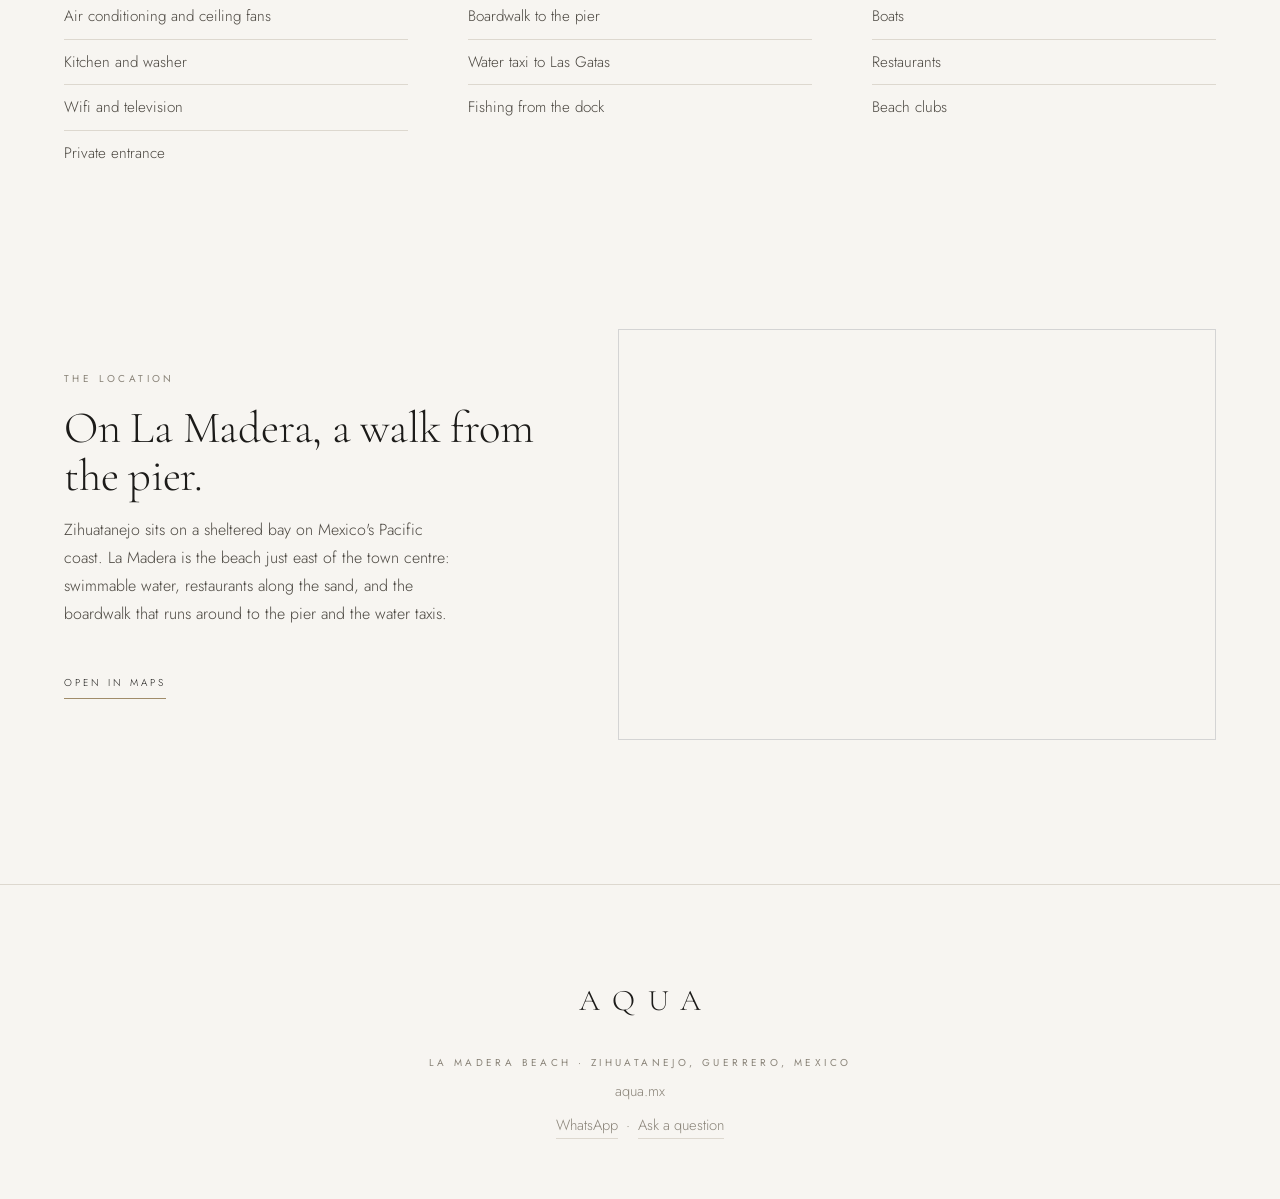
==== commit 50428269: "Speed: hero poster first, video after load, self-hosted fonts, AVIF/WebP Mobile LCP target under 2 s" ====
--- a/index.html
+++ b/index.html
@@ -16,10 +16,15 @@
 <meta name="twitter:card" content="summary_large_image">
 <link rel="icon" href="data:image/svg+xml,%3Csvg xmlns='http://www.w3.org/2000/svg' viewBox='0 0 64 64'%3E%3Crect width='64' height='64' fill='%232f3830'/%3E%3Ctext x='32' y='45' font-family='Georgia,serif' font-size='40' fill='%23f7f5f1' text-anchor='middle'%3EA%3C/text%3E%3C/svg%3E">
 <link rel="apple-touch-icon" href="img/aqua-sunrise.jpg">
-<link rel="preconnect" href="https://fonts.googleapis.com">
-<link rel="preconnect" href="https://fonts.gstatic.com" crossorigin>
-<link href="https://fonts.googleapis.com/css2?family=Cormorant+Garamond:ital,wght@0,300;0,400;1,300&family=Jost:wght@200;300;400&display=swap" rel="stylesheet">
+<link rel="preload" as="image" type="image/avif" href="img/hero-poster-p.avif" media="(max-aspect-ratio: 3/4)" fetchpriority="high">
+<link rel="preload" as="image" type="image/avif" imagesrcset="img/hero-poster-1280.avif 1280w, img/hero-poster-1920.avif 1920w" imagesizes="100vw" media="(min-aspect-ratio: 3001/4000)" fetchpriority="high">
 <style>
+  /* Fonts are self-hosted copies of the Google Fonts files (latin + latin-ext), same faces and weights as before. */
+  @font-face { font-family: "Cormorant Garamond"; font-style: normal; font-weight: 300 400; font-display: swap; src: url(fonts/cormorant-latin-ext.woff2) format("woff2"); unicode-range: U+0100-02BA, U+02BD-02C5, U+02C7-02CC, U+02CE-02D7, U+02DD-02FF, U+0304, U+0308, U+0329, U+1D00-1DBF, U+1E00-1E9F, U+1EF2-1EFF, U+2020, U+20A0-20AB, U+20AD-20C4, U+2113, U+2C60-2C7F, U+A720-A7FF; }
+  @font-face { font-family: "Cormorant Garamond"; font-style: normal; font-weight: 300 400; font-display: swap; src: url(fonts/cormorant-latin.woff2) format("woff2"); unicode-range: U+0000-00FF, U+0131, U+0152-0153, U+02BB-02BC, U+02C6, U+02DA, U+02DC, U+0304, U+0308, U+0329, U+2000-206F, U+20AC, U+2122, U+2191, U+2193, U+2212, U+2215, U+FEFF, U+FFFD; }
+  @font-face { font-family: "Jost"; font-style: normal; font-weight: 200 400; font-display: swap; src: url(fonts/jost-latin-ext.woff2) format("woff2"); unicode-range: U+0100-02BA, U+02BD-02C5, U+02C7-02CC, U+02CE-02D7, U+02DD-02FF, U+0304, U+0308, U+0329, U+1D00-1DBF, U+1E00-1E9F, U+1EF2-1EFF, U+2020, U+20A0-20AB, U+20AD-20C4, U+2113, U+2C60-2C7F, U+A720-A7FF; }
+  @font-face { font-family: "Jost"; font-style: normal; font-weight: 200 400; font-display: swap; src: url(fonts/jost-latin.woff2) format("woff2"); unicode-range: U+0000-00FF, U+0131, U+0152-0153, U+02BB-02BC, U+02C6, U+02DA, U+02DC, U+0304, U+0308, U+0329, U+2000-206F, U+20AC, U+2122, U+2191, U+2193, U+2212, U+2215, U+FEFF, U+FFFD; }
+
   :root {
     --bone: #f7f5f1;
     --ink: #1c1b19;
@@ -39,6 +44,7 @@
     -webkit-font-smoothing: antialiased;
   }
   img { display: block; width: 100%; height: 100%; object-fit: cover; }
+  picture { display: contents; }
   a { color: inherit; text-decoration: none; }
   .wrap { width: min(1240px, 100% - 10vw); margin-inline: auto; }
   .eyebrow { font-size: 10px; letter-spacing: .34em; text-transform: uppercase; color: var(--soft); font-weight: 400; }
@@ -75,7 +81,9 @@
   /* Hero */
   .hero { position: relative; height: 100svh; min-height: 560px; overflow: hidden; display: grid; place-items: center; text-align: center; color: #fff; }
   .hero .shot { position: absolute; inset: 0; }
-  .hero .hero-video { width: 100%; height: 100%; object-fit: cover; display: block; }
+  /* The poster frame paints first (it is the LCP image); the video loads after the page and plays over it. */
+  .hero .hero-poster img { position: absolute; inset: 0; width: 100%; height: 100%; object-fit: cover; }
+  .hero .hero-video { position: absolute; inset: 0; width: 100%; height: 100%; object-fit: cover; display: block; }
   /* The still is the fallback: shown until the video can play, and kept for reduced motion. */
   .hero .hero-still { position: absolute; inset: 0; width: 100%; height: 100%; object-fit: cover; opacity: 0; transition: opacity .6s var(--ease); }
   .hero .shot.no-video .hero-video { display: none; }
@@ -204,10 +212,17 @@
 
 <section class="hero" id="top">
   <div class="shot">
-    <video class="hero-video" autoplay muted loop playsinline preload="metadata" poster="img/aqua-hero-poster.jpg"
-      data-hd="img/hero-1080.mp4" data-sd="img/hero-720.mp4"
+    <picture class="hero-poster">
+      <source type="image/avif" media="(max-aspect-ratio: 3/4)" srcset="img/hero-poster-p.avif">
+      <source type="image/webp" media="(max-aspect-ratio: 3/4)" srcset="img/hero-poster-p.webp">
+      <source type="image/avif" srcset="img/hero-poster-1280.avif 1280w, img/hero-poster-1920.avif 1920w" sizes="100vw">
+      <source type="image/webp" srcset="img/hero-poster-1280.webp 1280w, img/hero-poster-1920.webp 1920w" sizes="100vw">
+      <img src="img/aqua-hero-poster.jpg" width="1920" height="1080" fetchpriority="high" alt="">
+    </picture>
+    <video class="hero-video" muted loop playsinline preload="none"
+      data-hd="img/hero-1080.mp4" data-sd="img/hero-720.mp4" data-m="img/hero-m.mp4" data-mw="img/hero-m.webm"
       aria-label="Aerial approach to Aqua Residence from the bay"></video>
-    <img class="hero-still" src="img/aqua-sunrise.jpg" alt="Aqua Residence at first light above the bay of Zihuatanejo">
+    <img class="hero-still" data-src="img/aqua-sunrise.jpg" width="1280" height="720" alt="Aqua Residence at first light above the bay of Zihuatanejo">
   </div>
   <div class="inner">
     <h1 class="display">Aqua</h1>
@@ -228,7 +243,7 @@
 
   <div class="wrap" id="bungalows">
     <article class="chapter rise">
-      <div class="media"><img src="img/oasis-2.jpg" alt="Oasis: open living room with a hammock and the sea beyond" loading="lazy"></div>
+      <div class="media"><picture><source type="image/avif" data-srcset="img/oasis-2-960.avif 960w, img/oasis-2-1600.avif 1600w" sizes="(min-width: 900px) 52vw, 90vw"><source type="image/webp" data-srcset="img/oasis-2-960.webp 960w, img/oasis-2-1600.webp 1600w" sizes="(min-width: 900px) 52vw, 90vw"><img data-src="img/oasis-2.jpg" width="1920" height="1280" alt="Oasis: open living room with a hammock and the sea beyond" loading="lazy" decoding="async"></picture><noscript><img src="img/oasis-2.jpg" width="1920" height="1280" alt="Oasis: open living room with a hammock and the sea beyond" loading="lazy"></noscript></div>
       <div>
         <div class="no">01</div>
         <h3 class="display">Oasis</h3>
@@ -239,7 +254,7 @@
     </article>
 
     <article class="chapter flip rise">
-      <div class="media"><img src="img/brisas-2.jpg" alt="Brisas: terrace looking out across the bay" loading="lazy"></div>
+      <div class="media"><picture><source type="image/avif" data-srcset="img/brisas-2-960.avif 960w, img/brisas-2-1600.avif 1600w" sizes="(min-width: 900px) 52vw, 90vw"><source type="image/webp" data-srcset="img/brisas-2-960.webp 960w, img/brisas-2-1600.webp 1600w" sizes="(min-width: 900px) 52vw, 90vw"><img data-src="img/brisas-2.jpg" width="1920" height="1280" alt="Brisas: terrace looking out across the bay" loading="lazy" decoding="async"></picture><noscript><img src="img/brisas-2.jpg" width="1920" height="1280" alt="Brisas: terrace looking out across the bay" loading="lazy"></noscript></div>
       <div>
         <div class="no">02</div>
         <h3 class="display">Brisas</h3>
@@ -250,7 +265,7 @@
     </article>
 
     <article class="chapter rise">
-      <div class="media"><img src="img/olas-0.jpg" alt="Olas: dining terrace with an ocean view" loading="lazy"></div>
+      <div class="media"><picture><source type="image/avif" data-srcset="img/olas-0-960.avif 960w, img/olas-0-1600.avif 1600w" sizes="(min-width: 900px) 52vw, 90vw"><source type="image/webp" data-srcset="img/olas-0-960.webp 960w, img/olas-0-1600.webp 1600w" sizes="(min-width: 900px) 52vw, 90vw"><img data-src="img/olas-0.jpg" width="1920" height="1280" alt="Olas: dining terrace with an ocean view" loading="lazy" decoding="async"></picture><noscript><img src="img/olas-0.jpg" width="1920" height="1280" alt="Olas: dining terrace with an ocean view" loading="lazy"></noscript></div>
       <div>
         <div class="no">03</div>
         <h3 class="display">Olas</h3>
@@ -262,7 +277,7 @@
   </div>
 
   <section class="bleed">
-    <div class="shot"><img src="img/aqua-terrace.jpg" alt="The terrace at Aqua, a few steps above the water" loading="lazy"></div>
+    <div class="shot"><picture><source type="image/avif" srcset="img/aqua-terrace.avif"><source type="image/webp" srcset="img/aqua-terrace.webp"><img src="img/aqua-terrace.jpg" width="1280" height="720" alt="The terrace at Aqua, a few steps above the water" loading="lazy" decoding="async"></picture></div>
     <q>A few steps above the water, in the middle of everything.</q>
   </section>
 
@@ -333,26 +348,52 @@
   }, { rootMargin: "0px 0px -12% 0px" });
   document.querySelectorAll(".rise").forEach((n) => io.observe(n));
 
-  // Phones get the 720p cut (4.5MB) and desktops the 1080p (9.3MB); a saver-mode or slow
-  // connection gets neither, and the still photo carries the hero instead.
+  // The poster frame is the first paint. The video starts only after the page has loaded:
+  // portrait phones get a portrait cut of the same footage (1.5MB), other narrow screens the 720p
+  // cut and desktops the 1080p. A saver-mode or slow connection gets no video, and the still
+  // photo carries the hero instead (as does reduced motion).
   const v = document.querySelector(".hero-video");
+  const still = document.querySelector(".hero-still");
+  const showStill = () => { if (still && !still.src) still.src = still.dataset.src; };
+  if (matchMedia("(prefers-reduced-motion: reduce)").matches) showStill();
   if (v) {
-    const fallback = () => document.querySelector(".hero .shot")?.classList.add("no-video");
+    const fallback = () => { showStill(); document.querySelector(".hero .shot")?.classList.add("no-video"); };
     const net = navigator.connection || {};
     if (net.saveData || /2g/.test(net.effectiveType || "")) {
       fallback();
     } else {
-      v.src = window.innerWidth >= 900 ? v.dataset.hd : v.dataset.sd;
-      v.addEventListener("error", fallback);
-      v.play?.().catch(fallback);
-      setTimeout(() => { if (v.readyState < 2) fallback(); }, 6000);
+      const start = () => {
+        if (window.innerWidth >= 900) v.src = v.dataset.hd;
+        else if (matchMedia("(max-aspect-ratio: 3/4)").matches) {
+          v.src = v.canPlayType('video/mp4; codecs="avc1.640028"') || !v.canPlayType('video/webm; codecs="vp9"') ? v.dataset.m : v.dataset.mw;
+        } else v.src = v.dataset.sd;
+        v.addEventListener("error", fallback);
+        v.play?.().catch(fallback);
+        setTimeout(() => { if (v.readyState < 2) fallback(); }, 6000);
+      };
+      afterLoad(start);
     }
   }
+
+  // Below-the-fold work waits for the page load: the bungalow photos get their real sources
+  // (they still lazy-load natively), and the guest assistant script is added.
+  function afterLoad(fn) {
+    // Load event, then the next painted frame, then a short beat: the hero is on screen first.
+    const go = () => requestAnimationFrame(() => setTimeout(fn, 250));
+    document.readyState === "complete" ? go() : addEventListener("load", go, { once: true });
+  }
+  afterLoad(() => {
+    document.querySelectorAll("[data-srcset]").forEach((s) => { s.srcset = s.dataset.srcset; s.removeAttribute("data-srcset"); });
+    document.querySelectorAll(".chapter img[data-src]").forEach((i) => { i.src = i.dataset.src; i.removeAttribute("data-src"); });
+    const s = document.createElement("script"); s.src = "chat.js?v=10"; document.body.appendChild(s);
+    // The italic face is only used in the quote further down the page.
+    const f = document.createElement("style"); f.textContent = `@font-face { font-family: "Cormorant Garamond"; font-style: italic; font-weight: 300; font-display: swap; src: url(fonts/cormorant-italic-latin-ext.woff2) format("woff2"); unicode-range: U+0100-02BA, U+02BD-02C5, U+02C7-02CC, U+02CE-02D7, U+02DD-02FF, U+0304, U+0308, U+0329, U+1D00-1DBF, U+1E00-1E9F, U+1EF2-1EFF, U+2020, U+20A0-20AB, U+20AD-20C4, U+2113, U+2C60-2C7F, U+A720-A7FF; } @font-face { font-family: "Cormorant Garamond"; font-style: italic; font-weight: 300; font-display: swap; src: url(fonts/cormorant-italic-latin.woff2) format("woff2"); unicode-range: U+0000-00FF, U+0131, U+0152-0153, U+02BB-02BC, U+02C6, U+02DA, U+02DC, U+0304, U+0308, U+0329, U+2000-206F, U+20AC, U+2122, U+2191, U+2193, U+2212, U+2215, U+FEFF, U+FFFD; }`; document.head.appendChild(f);
+  });
 
   const bar = document.querySelector(".bar");
   const hero = document.querySelector(".hero");
   new IntersectionObserver(([e]) => bar.classList.toggle("solid", !e.isIntersecting), { rootMargin: "-70px 0px 0px 0px" }).observe(hero);
 </script>
-<script src="chat.js?v=10" defer></script>
+
 </body>
 </html>
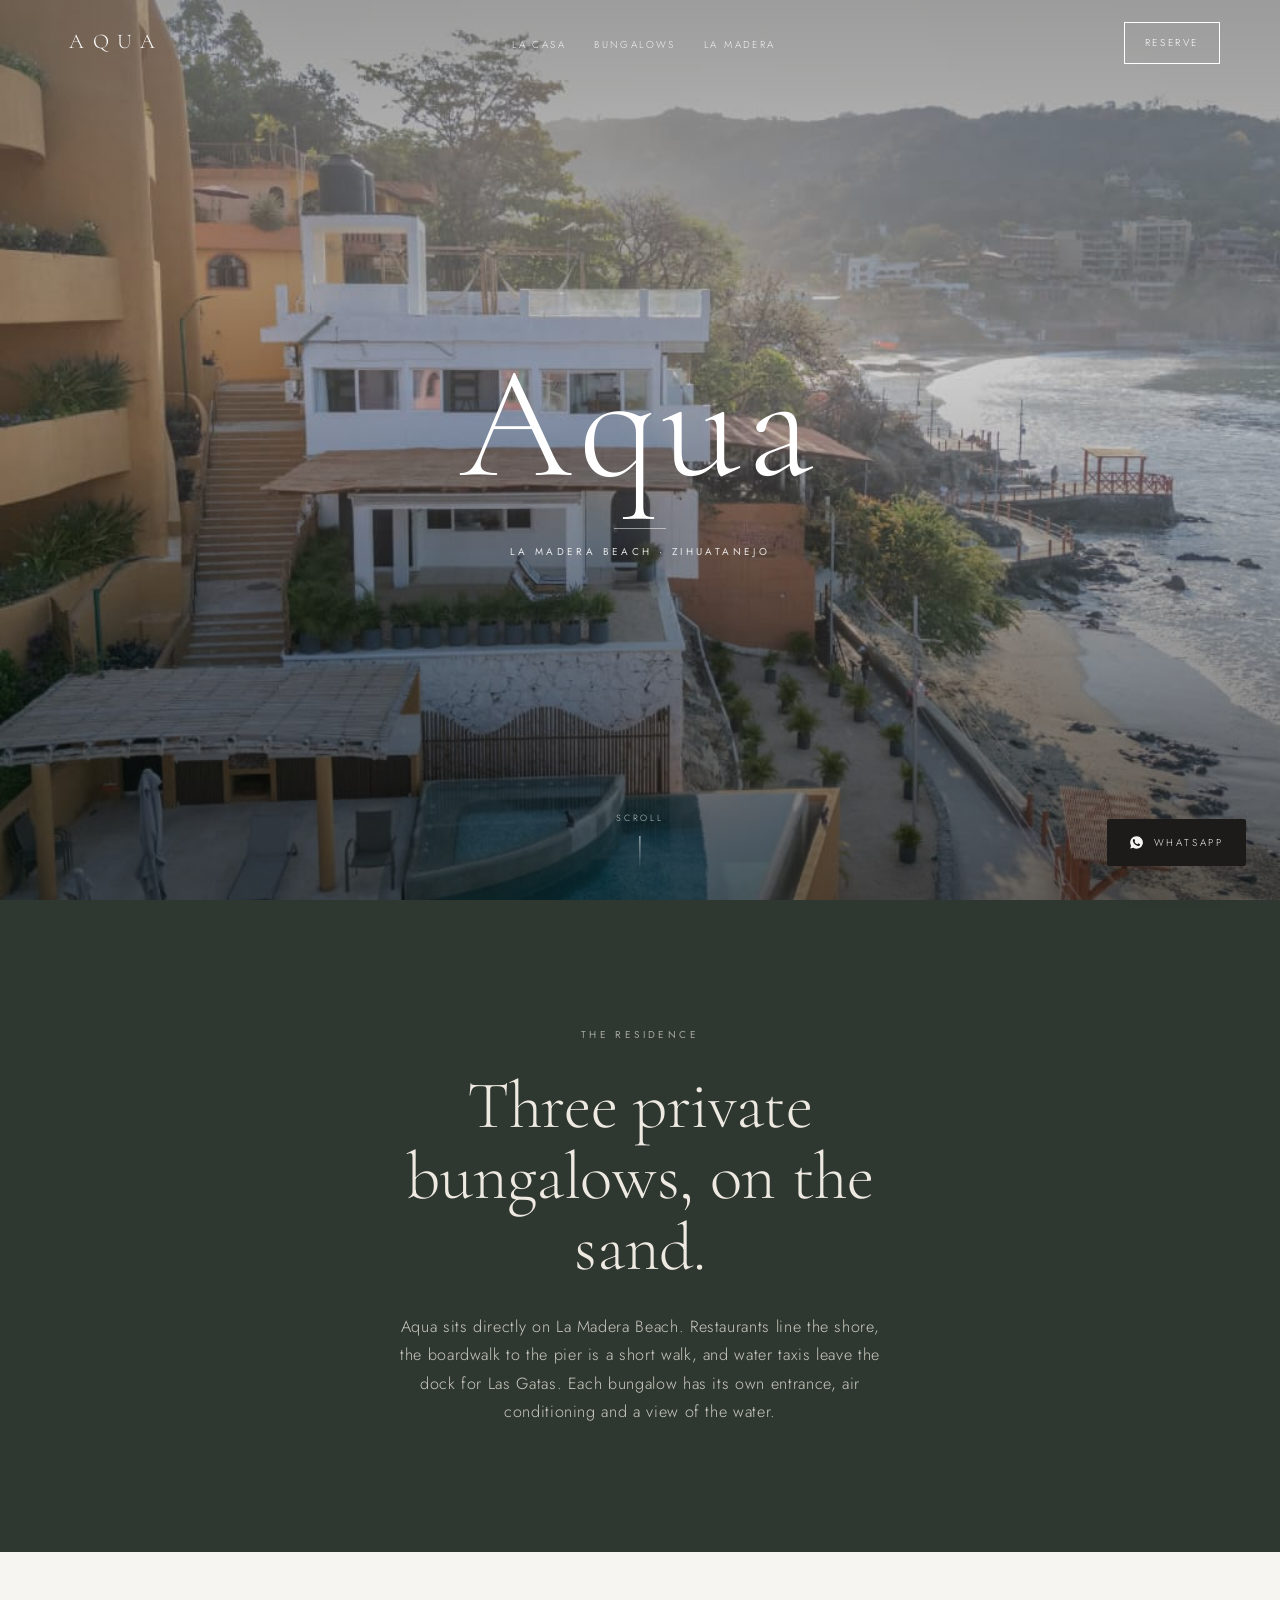
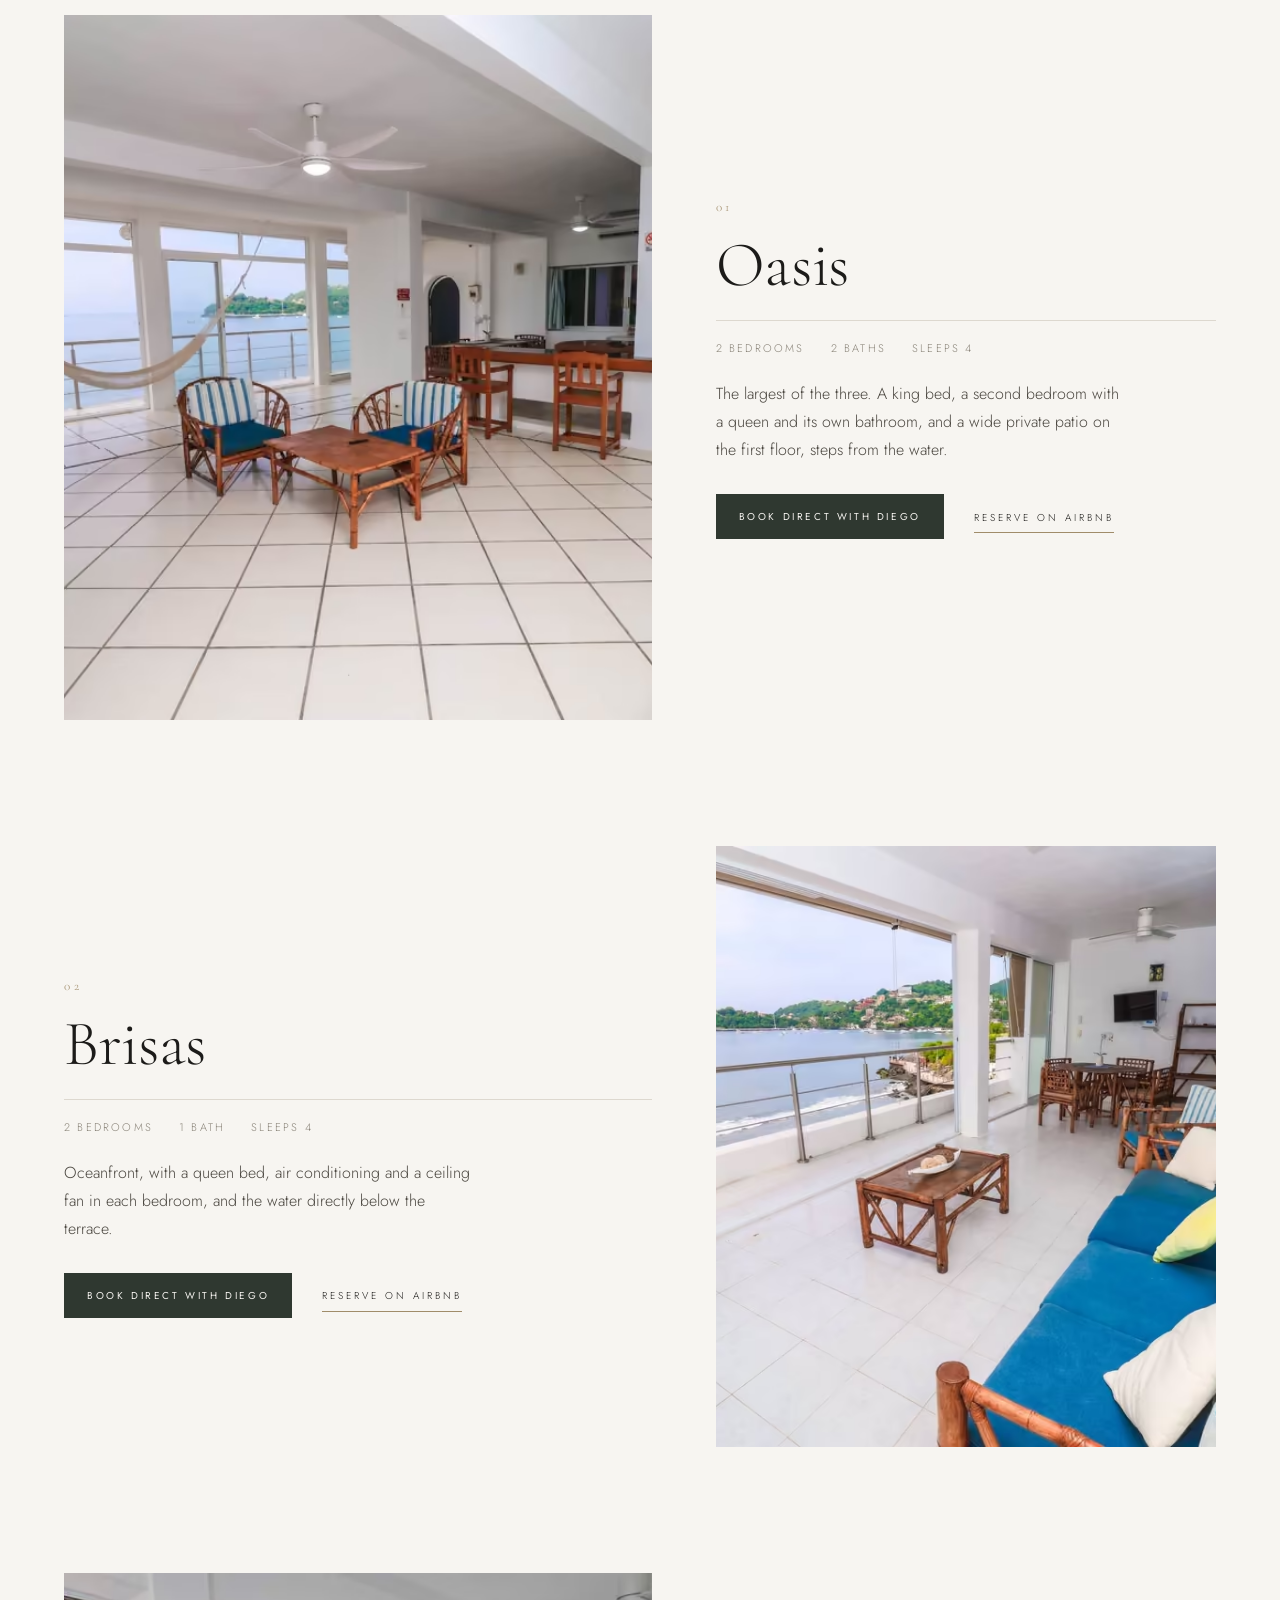
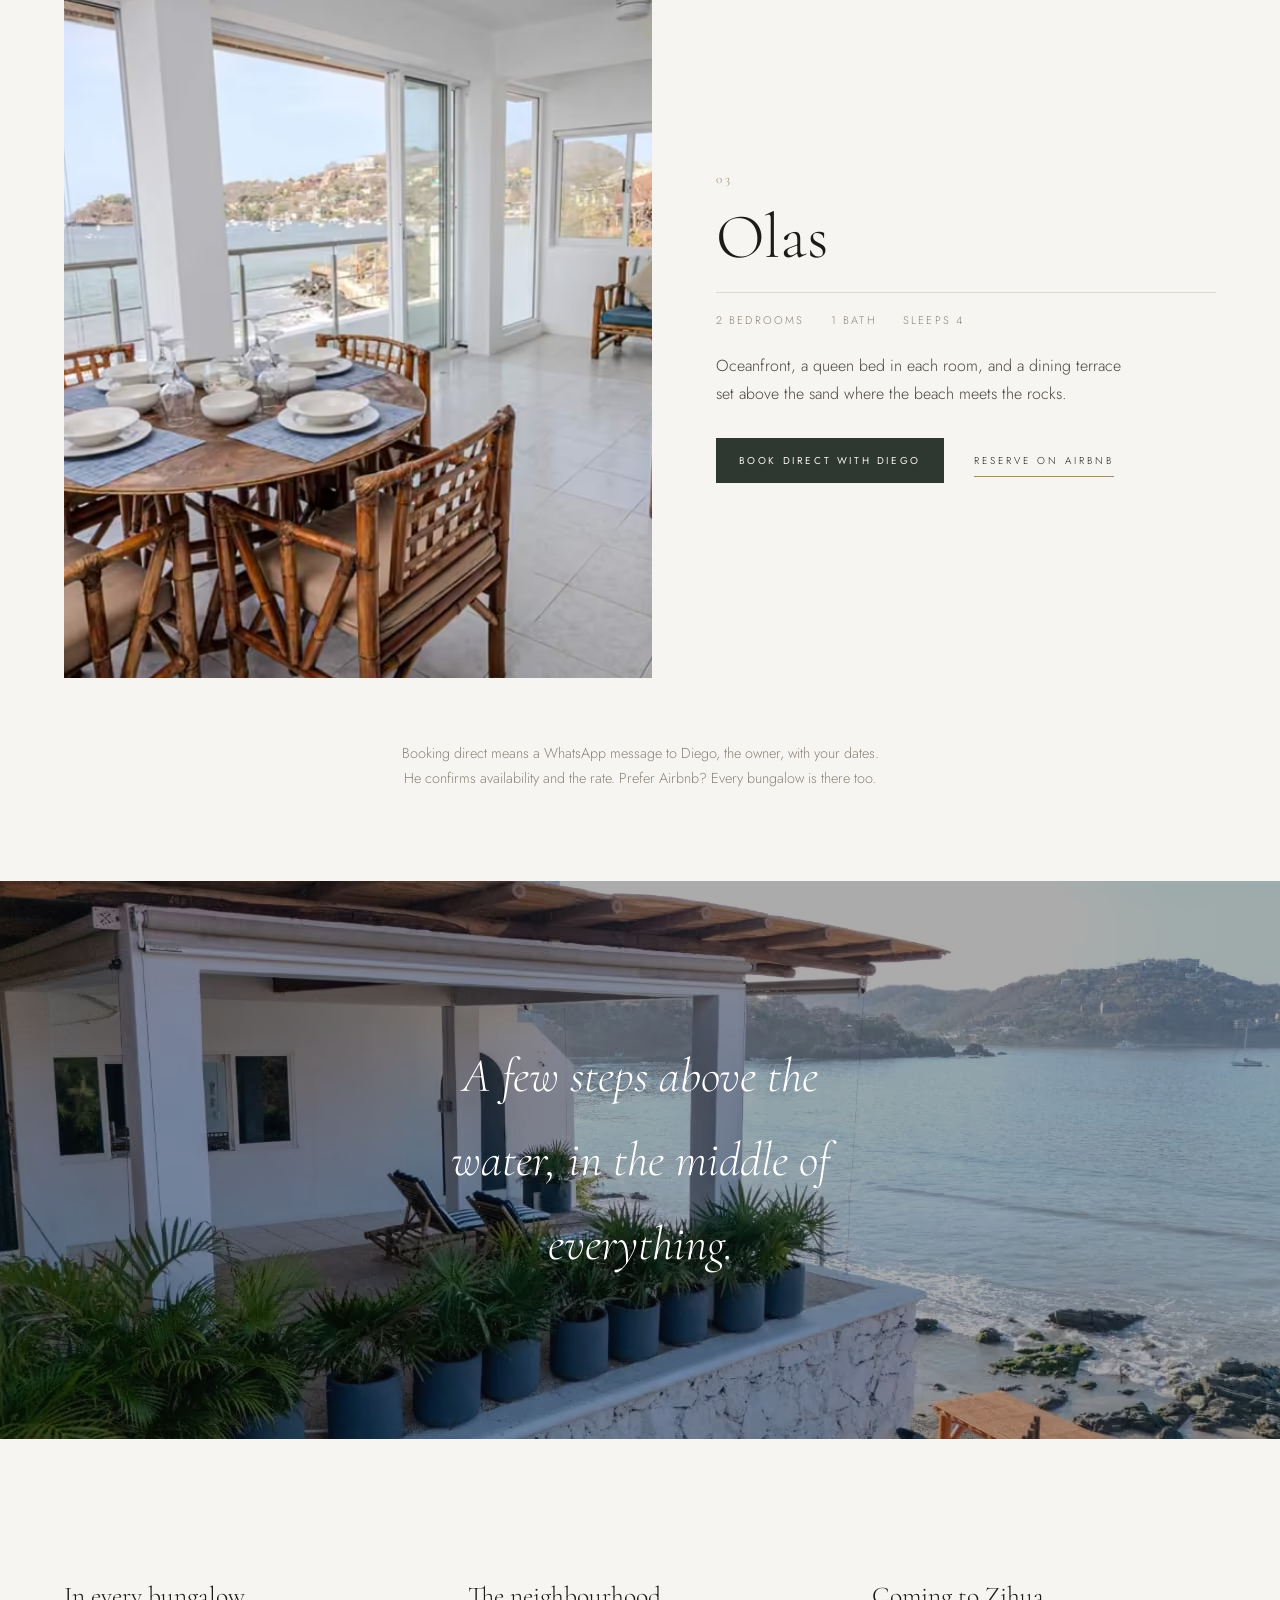
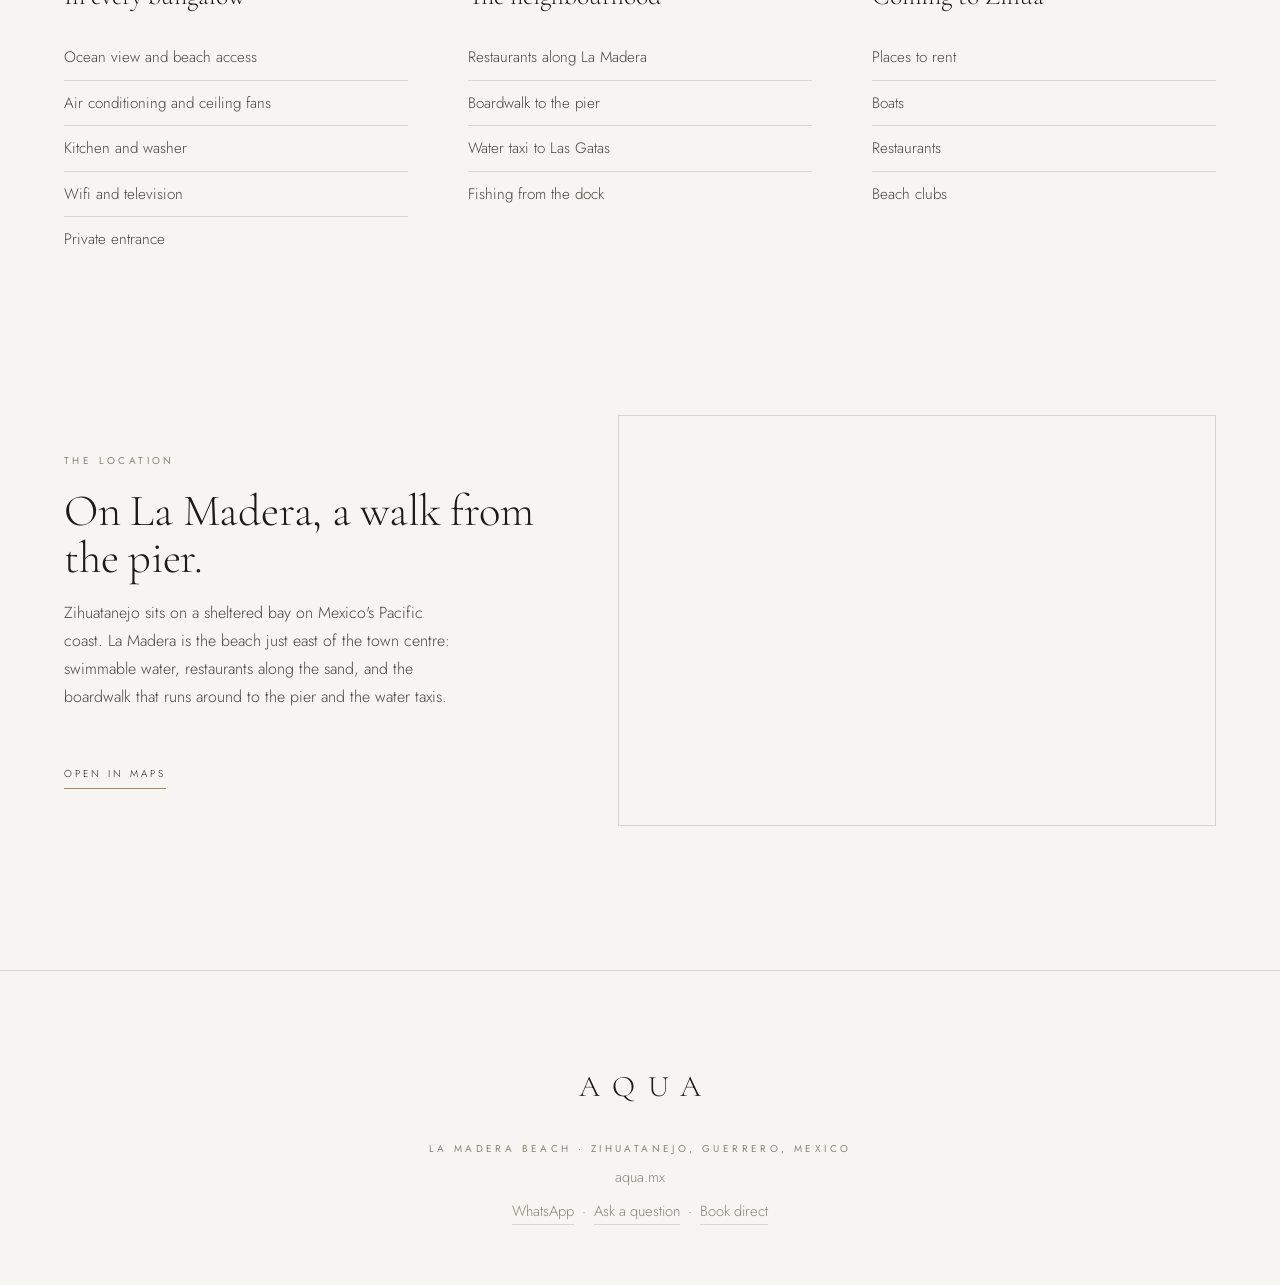
==== commit b38e0bae: "Book direct with Diego, visit counter, search basics - Each bungalow gets a "Book direct with Diego"" ====
--- a/index.html
+++ b/index.html
@@ -3,21 +3,52 @@
 <head>
 <meta charset="utf-8">
 <meta name="viewport" content="width=device-width, initial-scale=1">
-<title>Aqua Residence · La Madera Beach, Zihuatanejo</title>
-<meta name="description" content="Three private beachfront bungalows on La Madera Beach, Zihuatanejo. Brisas, Oasis and Olas.">
-<meta property="og:title" content="Aqua Residence · La Madera Beach, Zihuatanejo">
-<meta property="og:description" content="Three private beachfront bungalows, steps from the sand and the boardwalk to the pier.">
+<title>Aqua Residence · Beachfront bungalows on La Madera Beach, Zihuatanejo</title>
+<meta name="description" content="Three private beachfront bungalows on La Madera Beach, Zihuatanejo, Mexico: Oasis, Brisas and Olas. Each sleeps 4, with air conditioning, a kitchen and an ocean view. Book on Airbnb or directly with the owner.">
+<link rel="canonical" href="https://aqua.mx/">
+<meta property="og:title" content="Aqua Residence · Beachfront bungalows on La Madera Beach, Zihuatanejo">
+<meta property="og:description" content="Three private beachfront bungalows on La Madera Beach, steps from the sand and the boardwalk to the pier. Each sleeps 4.">
 <meta property="og:image" content="https://aqua.mx/img/aqua-sunrise.jpg">
 <meta property="og:image:width" content="1280">
 <meta property="og:image:height" content="720">
-<meta property="og:url" content="https://aqua.mx">
+<meta property="og:image:alt" content="Aqua Residence at first light above the bay of Zihuatanejo">
+<meta property="og:url" content="https://aqua.mx/">
 <meta property="og:site_name" content="Aqua Residence">
 <meta property="og:type" content="website">
+<meta property="og:locale" content="en_US">
+<meta property="og:locale:alternate" content="es_MX">
 <meta name="twitter:card" content="summary_large_image">
 <link rel="icon" href="data:image/svg+xml,%3Csvg xmlns='http://www.w3.org/2000/svg' viewBox='0 0 64 64'%3E%3Crect width='64' height='64' fill='%232f3830'/%3E%3Ctext x='32' y='45' font-family='Georgia,serif' font-size='40' fill='%23f7f5f1' text-anchor='middle'%3EA%3C/text%3E%3C/svg%3E">
 <link rel="apple-touch-icon" href="img/aqua-sunrise.jpg">
 <link rel="preload" as="image" type="image/avif" href="img/hero-poster-p.avif" media="(max-aspect-ratio: 3/4)" fetchpriority="high">
 <link rel="preload" as="image" type="image/avif" imagesrcset="img/hero-poster-1280.avif 1280w, img/hero-poster-1920.avif 1920w" imagesizes="100vw" media="(min-aspect-ratio: 3001/4000)" fetchpriority="high">
+<script type="application/ld+json">
+{
+  "@context": "https://schema.org",
+  "@type": "LodgingBusiness",
+  "@id": "https://aqua.mx/#aqua",
+  "name": "Aqua Residence",
+  "description": "Three private beachfront bungalows on La Madera Beach in Zihuatanejo: Oasis, Brisas and Olas. Each has its own entrance, air conditioning and a view of the water.",
+  "url": "https://aqua.mx/",
+  "image": ["https://aqua.mx/img/aqua-sunrise.jpg", "https://aqua.mx/img/aqua-terrace.jpg", "https://aqua.mx/img/oasis-2.jpg", "https://aqua.mx/img/brisas-2.jpg", "https://aqua.mx/img/olas-0.jpg"],
+  "telephone": "+1-305-766-1122",
+  "address": { "@type": "PostalAddress", "streetAddress": "Playa La Madera", "addressLocality": "Zihuatanejo", "addressRegion": "Guerrero", "addressCountry": "MX" },
+  "hasMap": "https://www.google.com/maps/search/La+Madera+Beach+Zihuatanejo",
+  "amenityFeature": [
+    { "@type": "LocationFeatureSpecification", "name": "Beach access", "value": true },
+    { "@type": "LocationFeatureSpecification", "name": "Ocean view", "value": true },
+    { "@type": "LocationFeatureSpecification", "name": "Air conditioning", "value": true },
+    { "@type": "LocationFeatureSpecification", "name": "Kitchen", "value": true },
+    { "@type": "LocationFeatureSpecification", "name": "Washer", "value": true },
+    { "@type": "LocationFeatureSpecification", "name": "Wifi", "value": true }
+  ],
+  "containsPlace": [
+    { "@type": "Accommodation", "name": "Oasis", "numberOfBedrooms": 2, "numberOfBathroomsTotal": 2, "occupancy": { "@type": "QuantitativeValue", "maxValue": 4 }, "image": "https://aqua.mx/img/oasis-2.jpg", "sameAs": "https://www.airbnb.com/rooms/1482174106685324417" },
+    { "@type": "Accommodation", "name": "Brisas", "numberOfBedrooms": 2, "numberOfBathroomsTotal": 1, "occupancy": { "@type": "QuantitativeValue", "maxValue": 4 }, "image": "https://aqua.mx/img/brisas-2.jpg", "sameAs": "https://www.airbnb.com/rooms/1482157264577134834" },
+    { "@type": "Accommodation", "name": "Olas", "numberOfBedrooms": 2, "numberOfBathroomsTotal": 1, "occupancy": { "@type": "QuantitativeValue", "maxValue": 4 }, "image": "https://aqua.mx/img/olas-0.jpg", "sameAs": "https://www.airbnb.com/rooms/1379307056800954871" }
+  ]
+}
+</script>
 <style>
   /* Fonts are self-hosted copies of the Google Fonts files (latin + latin-ext), same faces and weights as before. */
   @font-face { font-family: "Cormorant Garamond"; font-style: normal; font-weight: 300 400; font-display: swap; src: url(fonts/cormorant-latin-ext.woff2) format("woff2"); unicode-range: U+0100-02BA, U+02BD-02C5, U+02C7-02CC, U+02CE-02D7, U+02DD-02FF, U+0304, U+0308, U+0329, U+1D00-1DBF, U+1E00-1E9F, U+1EF2-1EFF, U+2020, U+20A0-20AB, U+20AD-20C4, U+2113, U+2C60-2C7F, U+A720-A7FF; }
@@ -60,7 +91,7 @@
   .bar .mark { font-family: var(--display); font-size: 21px; letter-spacing: .42em; padding-left: .42em; }
   .bar nav { display: none; gap: clamp(18px, 2.2vw, 34px); }
   @media (min-width: 1040px) { .bar nav { display: flex; } }
-  .bar nav a { font-size: 10px; letter-spacing: .24em; text-transform: uppercase; opacity: .86; padding-bottom: 3px; border-bottom: 1px solid transparent; transition: opacity .3s var(--ease), border-color .3s var(--ease); }
+  .bar nav a { font-size: 10px; letter-spacing: .24em; text-transform: uppercase; opacity: .86; padding: 9px 0 5px; border-bottom: 1px solid transparent; transition: opacity .3s var(--ease), border-color .3s var(--ease); }
   .bar nav a:hover { opacity: 1; border-color: currentColor; }
   .bar .cta {
     font-size: 10px; letter-spacing: .26em; text-transform: uppercase; border: 1px solid currentColor;
@@ -126,7 +157,7 @@
   .chapter h3 { margin: 12px 0 0; font-size: clamp(2.4rem, 1.4rem + 3.2vw, 4rem); }
   .chapter .spec { display: flex; flex-wrap: wrap; gap: 10px 26px; margin: 22px 0 0; padding: 18px 0 0; border-top: 1px solid var(--line); font-size: 11px; letter-spacing: .2em; text-transform: uppercase; color: var(--soft); }
   .chapter p { margin: 22px 0 0; color: #4b4740; max-width: 46ch; }
-  .link { display: inline-block; margin-top: 30px; font-size: 10px; letter-spacing: .3em; text-transform: uppercase; border-bottom: 1px solid var(--gold); padding-bottom: 6px; transition: color .4s var(--ease), border-color .4s var(--ease), letter-spacing .4s var(--ease); }
+  .link { display: inline-block; margin-top: 30px; font-size: 10px; letter-spacing: .3em; text-transform: uppercase; border-bottom: 1px solid var(--gold); padding: 8px 0 6px; transition: color .4s var(--ease), border-color .4s var(--ease), letter-spacing .4s var(--ease); }
   .link:hover { color: var(--gold); letter-spacing: .34em; }
 
   /* Full-bleed break */
@@ -196,6 +227,36 @@
   .chatbox-form button:hover { background: var(--gold); }
   .chatbox-wa { display: block; text-align: center; padding: 13px; font-size: 9px; letter-spacing: .24em; text-transform: uppercase; color: var(--soft); border-top: 1px solid var(--line); }
   .chatbox-wa:hover { color: var(--ink); }
+  /* Book direct (11/10): a request form that opens a prefilled WhatsApp message to Diego. No backend, no payment. */
+  .actions { display: flex; flex-wrap: wrap; align-items: center; gap: 18px 30px; margin-top: 30px; }
+  .actions .link { margin-top: 0; }
+  .direct-btn {
+    font-family: var(--sans); font-weight: 400; font-size: 10px; letter-spacing: .26em; text-transform: uppercase;
+    background: var(--deep); color: var(--bone); border: 1px solid var(--deep); padding: 14px 22px; cursor: pointer;
+    transition: background .4s var(--ease), border-color .4s var(--ease);
+  }
+  .direct-btn:hover, .direct-btn:focus-visible { background: var(--gold); border-color: var(--gold); }
+  .direct-note { margin: 0 auto; padding: 0 0 clamp(20px, 4vh, 40px); max-width: 60ch; text-align: center; font-size: .9rem; color: var(--soft); }
+  .direct-note a { border-bottom: 1px solid var(--gold); color: var(--ink); }
+  .book { margin: auto; border: 1px solid var(--line); padding: 0; width: min(520px, calc(100vw - 32px)); max-height: calc(100svh - 32px); background: var(--bone); color: var(--ink); }
+  .book::backdrop { background: rgb(28 27 25 / .55); }
+  .book form { padding: 26px clamp(20px, 5vw, 34px) 28px; display: grid; gap: 14px; }
+  .book .top { display: flex; justify-content: space-between; align-items: flex-start; gap: 16px; }
+  .book h2 { font-family: var(--display); font-weight: 300; font-size: 2rem; line-height: 1.1; margin: 6px 0 0; }
+  .book .x { border: 0; background: none; font-size: 26px; line-height: 1; color: var(--soft); cursor: pointer; padding: 4px 6px; }
+  .book .two { display: grid; grid-template-columns: 1fr 1fr; gap: 12px; }
+  .book label { display: grid; gap: 6px; font-size: 9px; letter-spacing: .24em; text-transform: uppercase; color: var(--soft); font-weight: 400; }
+  .book input, .book select, .book textarea {
+    font-family: var(--sans); font-weight: 300; font-size: 16px; color: var(--ink); background: #fff;
+    border: 1px solid var(--line); border-radius: 0; padding: 11px 12px; width: 100%; min-width: 0; letter-spacing: 0; text-transform: none;
+  }
+  .book input:focus, .book select:focus, .book textarea:focus { outline: 1px solid var(--gold); outline-offset: 1px; }
+  .book textarea { min-height: 76px; resize: vertical; }
+  .book .err { color: #8a2f22; font-size: .85rem; margin: 0; }
+  .book .err:empty { display: none; }
+  .book .send { font-family: var(--sans); font-weight: 400; font-size: 10px; letter-spacing: .26em; text-transform: uppercase; background: var(--ink); color: var(--bone); border: 0; padding: 16px; cursor: pointer; margin-top: 4px; }
+  .book .send:hover { background: var(--gold); }
+  .book .fine { font-size: .8rem; color: var(--soft); margin: 0; line-height: 1.55; }
 </style>
 </head>
 <body>
@@ -249,7 +310,10 @@
         <h3 class="display">Oasis</h3>
         <div class="spec"><span>2 bedrooms</span><span>2 baths</span><span>Sleeps 4</span></div>
         <p>The largest of the three. A king bed, a second bedroom with a queen and its own bathroom, and a wide private patio on the first floor, steps from the water.</p>
-        <a class="link" href="https://www.airbnb.com/rooms/1482174106685324417" target="_blank" rel="noopener">Reservations</a>
+        <div class="actions">
+          <button type="button" class="direct-btn" data-book="oasis">Book direct with Diego</button>
+          <a class="link" href="https://www.airbnb.com/rooms/1482174106685324417" target="_blank" rel="noopener" data-unit="oasis">Reserve on Airbnb</a>
+        </div>
       </div>
     </article>
 
@@ -260,7 +324,10 @@
         <h3 class="display">Brisas</h3>
         <div class="spec"><span>2 bedrooms</span><span>1 bath</span><span>Sleeps 4</span></div>
         <p>Oceanfront, with a queen bed, air conditioning and a ceiling fan in each bedroom, and the water directly below the terrace.</p>
-        <a class="link" href="https://www.airbnb.com/rooms/1482157264577134834" target="_blank" rel="noopener">Reservations</a>
+        <div class="actions">
+          <button type="button" class="direct-btn" data-book="brisas">Book direct with Diego</button>
+          <a class="link" href="https://www.airbnb.com/rooms/1482157264577134834" target="_blank" rel="noopener" data-unit="brisas">Reserve on Airbnb</a>
+        </div>
       </div>
     </article>
 
@@ -271,9 +338,13 @@
         <h3 class="display">Olas</h3>
         <div class="spec"><span>2 bedrooms</span><span>1 bath</span><span>Sleeps 4</span></div>
         <p>Oceanfront, a queen bed in each room, and a dining terrace set above the sand where the beach meets the rocks.</p>
-        <a class="link" href="https://www.airbnb.com/rooms/1379307056800954871" target="_blank" rel="noopener">Reservations</a>
+        <div class="actions">
+          <button type="button" class="direct-btn" data-book="olas">Book direct with Diego</button>
+          <a class="link" href="https://www.airbnb.com/rooms/1379307056800954871" target="_blank" rel="noopener" data-unit="olas">Reserve on Airbnb</a>
+        </div>
       </div>
     </article>
+    <p class="direct-note">Booking direct means a WhatsApp message to Diego, the owner, with your dates. He confirms availability and the rate. Prefer Airbnb? Every bungalow is there too.</p>
   </div>
 
   <section class="bleed">
@@ -332,7 +403,7 @@
   <div class="rows">
     <div class="eyebrow">La Madera Beach · Zihuatanejo, Guerrero, Mexico</div>
     <div>aqua.mx</div>
-    <div><a href="https://wa.me/13057661122?text=Hola%2C%20I%27d%20like%20to%20ask%20about%20Aqua" target="_blank" rel="noopener">WhatsApp</a> &nbsp;·&nbsp; <a href="#" class="ask">Ask a question</a></div>
+    <div><a href="https://wa.me/13057661122?text=Hola%2C%20I%27d%20like%20to%20ask%20about%20Aqua" target="_blank" rel="noopener">WhatsApp</a> &nbsp;·&nbsp; <a href="#" class="ask">Ask a question</a> &nbsp;·&nbsp; <a href="#bungalows" data-book="any">Book direct</a></div>
   </div>
 </footer>
 
@@ -340,6 +411,44 @@
   <svg viewBox="0 0 24 24" aria-hidden="true"><path d="M12 2a10 10 0 0 0-8.7 15l-1.3 4.7 4.8-1.3A10 10 0 1 0 12 2zm5.7 14.1c-.2.7-1.3 1.3-1.9 1.4-.5.1-1.1.1-1.8-.1-.4-.1-1-.3-1.7-.6-3-1.3-4.9-4.3-5-4.5-.2-.2-1.2-1.6-1.2-3s.7-2.1 1-2.4c.2-.3.5-.4.7-.4h.5c.2 0 .4 0 .6.5l.9 2.1c.1.2.1.3 0 .5l-.3.5-.4.4c-.1.1-.3.3-.1.6.2.3.8 1.3 1.7 2.1 1.1 1 2.1 1.3 2.4 1.4.3.1.5.1.6-.1l.9-1c.2-.2.4-.2.6-.1l2 1c.2.1.4.2.4.3.1.1.1.6-.1 1.4z"/></svg>
   <span>WhatsApp</span>
 </a>
+
+<dialog class="book" aria-labelledby="book-title">
+  <form novalidate>
+    <div class="top">
+      <div>
+        <div class="eyebrow">Book direct</div>
+        <h2 id="book-title">Send Diego your dates</h2>
+      </div>
+      <button type="button" class="x" aria-label="Close">&times;</button>
+    </div>
+    <label>Bungalow
+      <select name="unit">
+        <option value="any">Any available</option>
+        <option value="oasis">Oasis · 2 bedrooms, 2 baths</option>
+        <option value="brisas">Brisas · 2 bedrooms, 1 bath</option>
+        <option value="olas">Olas · 2 bedrooms, 1 bath</option>
+      </select>
+    </label>
+    <div class="two">
+      <label>Check-in <input type="date" name="in" required></label>
+      <label>Check-out <input type="date" name="out" required></label>
+    </div>
+    <label>Guests
+      <select name="guests">
+        <option>1</option><option selected>2</option><option>3</option><option>4</option>
+        <option value="5 to 8">5 to 8 (two bungalows)</option><option value="9 to 12">9 to 12 (all three)</option>
+      </select>
+    </label>
+    <div class="two">
+      <label>Your name <input type="text" name="name" autocomplete="name" maxlength="80" required></label>
+      <label>Phone or email <input type="text" name="contact" autocomplete="email" maxlength="120" required></label>
+    </div>
+    <label>Message (optional) <textarea name="msg" maxlength="500"></textarea></label>
+    <p class="err" role="alert"></p>
+    <button type="submit" class="send">Send request on WhatsApp</button>
+    <p class="fine">This opens WhatsApp with your request written out for Diego, the owner. He confirms availability and the rate there. Nothing is booked or paid on this page.</p>
+  </form>
+</dialog>
 
 <script>
   // Reveal on scroll, and a top bar that solidifies once the hero is behind you.
@@ -385,9 +494,76 @@
   afterLoad(() => {
     document.querySelectorAll("[data-srcset]").forEach((s) => { s.srcset = s.dataset.srcset; s.removeAttribute("data-srcset"); });
     document.querySelectorAll(".chapter img[data-src]").forEach((i) => { i.src = i.dataset.src; i.removeAttribute("data-src"); });
-    const s = document.createElement("script"); s.src = "chat.js?v=10"; document.body.appendChild(s);
+    const s = document.createElement("script"); s.src = "chat.js?v=11"; document.body.appendChild(s);
     // The italic face is only used in the quote further down the page.
     const f = document.createElement("style"); f.textContent = `@font-face { font-family: "Cormorant Garamond"; font-style: italic; font-weight: 300; font-display: swap; src: url(fonts/cormorant-italic-latin-ext.woff2) format("woff2"); unicode-range: U+0100-02BA, U+02BD-02C5, U+02C7-02CC, U+02CE-02D7, U+02DD-02FF, U+0304, U+0308, U+0329, U+1D00-1DBF, U+1E00-1E9F, U+1EF2-1EFF, U+2020, U+20A0-20AB, U+20AD-20C4, U+2113, U+2C60-2C7F, U+A720-A7FF; } @font-face { font-family: "Cormorant Garamond"; font-style: italic; font-weight: 300; font-display: swap; src: url(fonts/cormorant-italic-latin.woff2) format("woff2"); unicode-range: U+0000-00FF, U+0131, U+0152-0153, U+02BB-02BC, U+02C6, U+02DA, U+02DC, U+0304, U+0308, U+0329, U+2000-206F, U+20AC, U+2122, U+2191, U+2193, U+2212, U+2215, U+FEFF, U+FFFD; }`; document.head.appendChild(f);
+  });
+
+  // 11/10 visit counter (HAZE's own Cloudflare Worker): no cookies, no IP or device stored, just daily counts
+  // of visits, the referring site, and taps on Airbnb, WhatsApp and Book direct. Our own checks add ?qc and are skipped.
+  const HIT = "https://haze-voice.haze-site-cloudflare.workers.dev/a?s=aqua";
+  const hit = (e, t = "") => {
+    if (/[?&]qc\b/.test(location.search) || !navigator.sendBeacon) return;
+    try {
+      let r = ""; try { r = document.referrer ? new URL(document.referrer).hostname : ""; } catch {}
+      const q = new URLSearchParams({ e, t, p: location.pathname, r, u: new URLSearchParams(location.search).get("utm_source") || "" });
+      navigator.sendBeacon(HIT + "&" + q);
+    } catch {}
+  };
+  afterLoad(() => hit("view"));
+  document.addEventListener("click", (ev) => {
+    const a = ev.target.closest && ev.target.closest("a[href]");
+    if (!a) return;
+    if (a.href.includes("airbnb.com/rooms/")) hit("airbnb", a.dataset.unit || "chat");
+    else if (a.href.startsWith("https://wa.me/")) hit("whatsapp", a.classList.contains("chat") ? "float" : a.classList.contains("chatbox-wa") ? "chat" : "footer");
+  });
+
+  // Book direct: the form writes the request out and opens WhatsApp to Diego. Nothing is sent anywhere else.
+  const WA = "13057661122";
+  const dlg = document.querySelector(".book"), bf = dlg.querySelector("form"), err = bf.querySelector(".err");
+  const iso = (d) => d.getFullYear() + "-" + String(d.getMonth() + 1).padStart(2, "0") + "-" + String(d.getDate()).padStart(2, "0");
+  document.querySelectorAll("[data-book]").forEach((b) => b.addEventListener("click", (ev) => {
+    ev.preventDefault();
+    const unit = b.dataset.book;
+    hit("form", unit);
+    if (!dlg.showModal) { window.open("https://wa.me/" + WA + "?text=" + encodeURIComponent("Hola Diego, I'd like to book Aqua direct (from aqua.mx)."), "_blank", "noopener"); return; }
+    bf.unit.value = unit;
+    bf.in.min = iso(new Date());
+    err.textContent = "";
+    dlg.showModal();
+  }));
+  dlg.querySelector(".x").addEventListener("click", () => dlg.close());
+  bf.addEventListener("input", () => { err.textContent = ""; });
+  dlg.addEventListener("click", (ev) => { if (ev.target === dlg) dlg.close(); });
+  bf.in.addEventListener("change", () => {
+    if (!bf.in.value) return;
+    const d = new Date(bf.in.value + "T12:00"); d.setDate(d.getDate() + 1); bf.out.min = iso(d);
+    if (!bf.out.value || bf.out.value < bf.out.min) bf.out.value = "";
+  });
+  const nice = (v) => new Date(v + "T12:00").toLocaleDateString("en-US", { month: "short", day: "numeric", year: "numeric" });
+  bf.addEventListener("submit", (ev) => {
+    ev.preventDefault();
+    const f = Object.fromEntries(new FormData(bf));
+    for (const k of ["name", "contact", "msg"]) f[k] = (f[k] || "").trim();
+    const nights = f.in && f.out ? Math.round((new Date(f.out + "T12:00") - new Date(f.in + "T12:00")) / 864e5) : 0;
+    const miss = !f.in || !f.out ? "Please pick your check-in and check-out dates."
+      : nights < 1 ? "Check-out needs to be after check-in."
+      : !f.name ? "Please add your name."
+      : !f.contact ? "Please add a phone number or email so Diego can reach you." : "";
+    if (miss) { err.textContent = miss; return; }
+    const unitName = { any: "Any available bungalow", oasis: "Oasis", brisas: "Brisas", olas: "Olas" }[f.unit] || "Any available bungalow";
+    const text = [
+      "Hola Diego, I'd like to book Aqua direct (from aqua.mx).",
+      "Bungalow: " + unitName,
+      "Dates: " + nice(f.in) + " to " + nice(f.out) + " (" + nights + (nights === 1 ? " night)" : " nights)"),
+      "Guests: " + f.guests,
+      "Name: " + f.name,
+      "Contact: " + f.contact,
+      f.msg ? "Message: " + f.msg : "",
+    ].filter(Boolean).join("\n");
+    hit("direct", f.unit);
+    window.open("https://wa.me/" + WA + "?text=" + encodeURIComponent(text), "_blank", "noopener");
+    dlg.close();
   });
 
   const bar = document.querySelector(".bar");
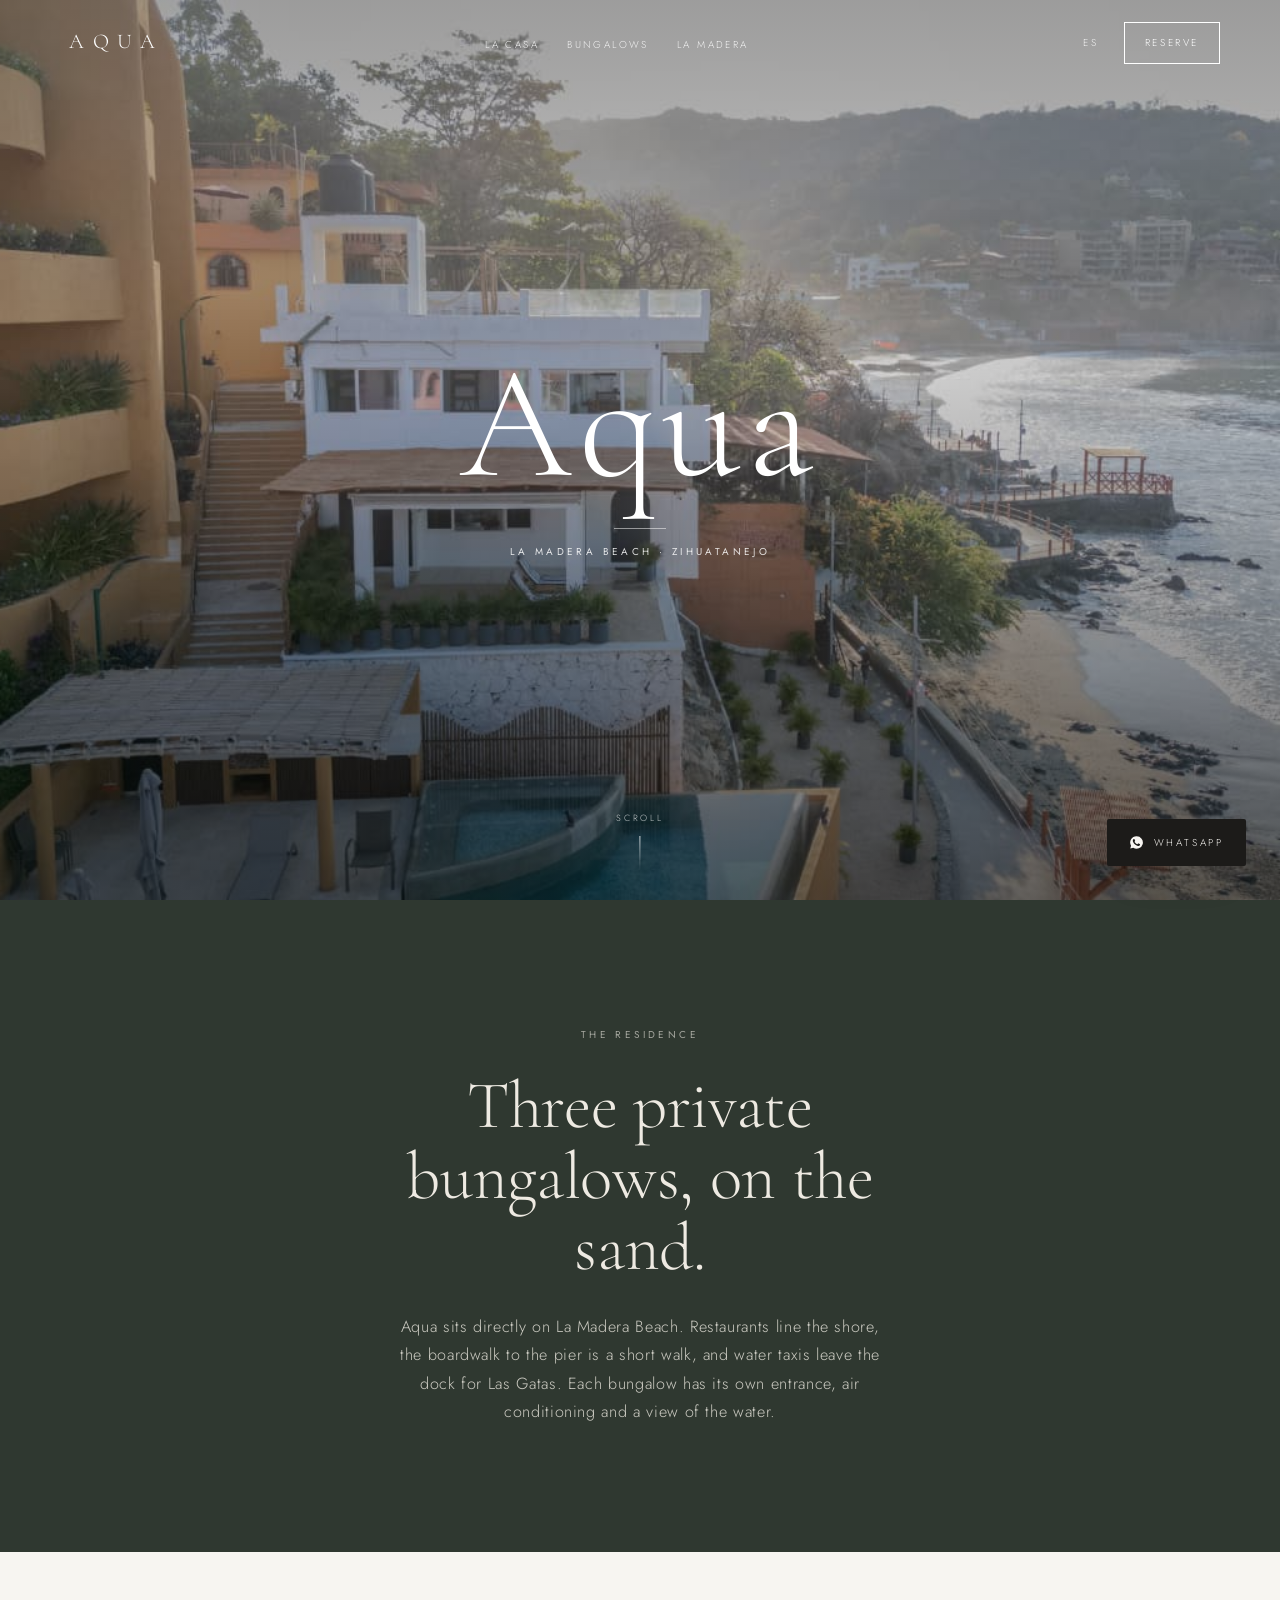
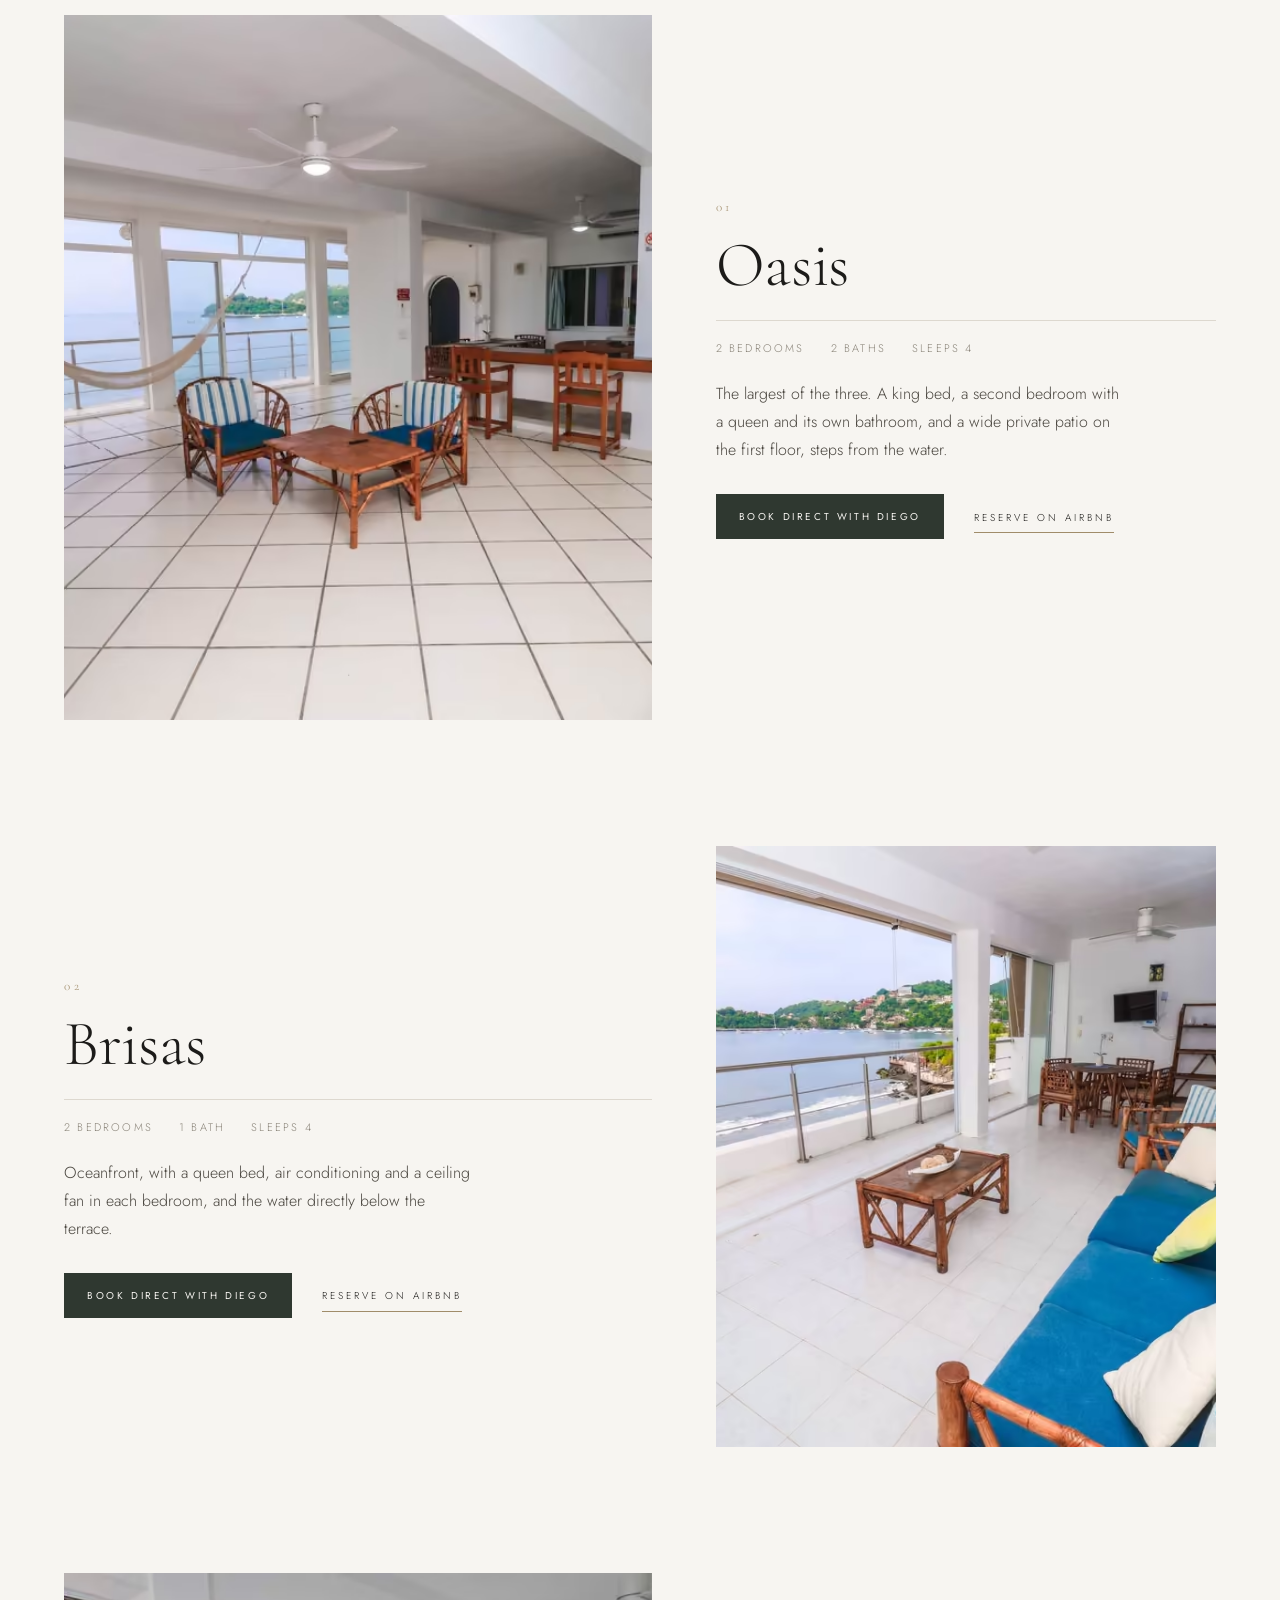
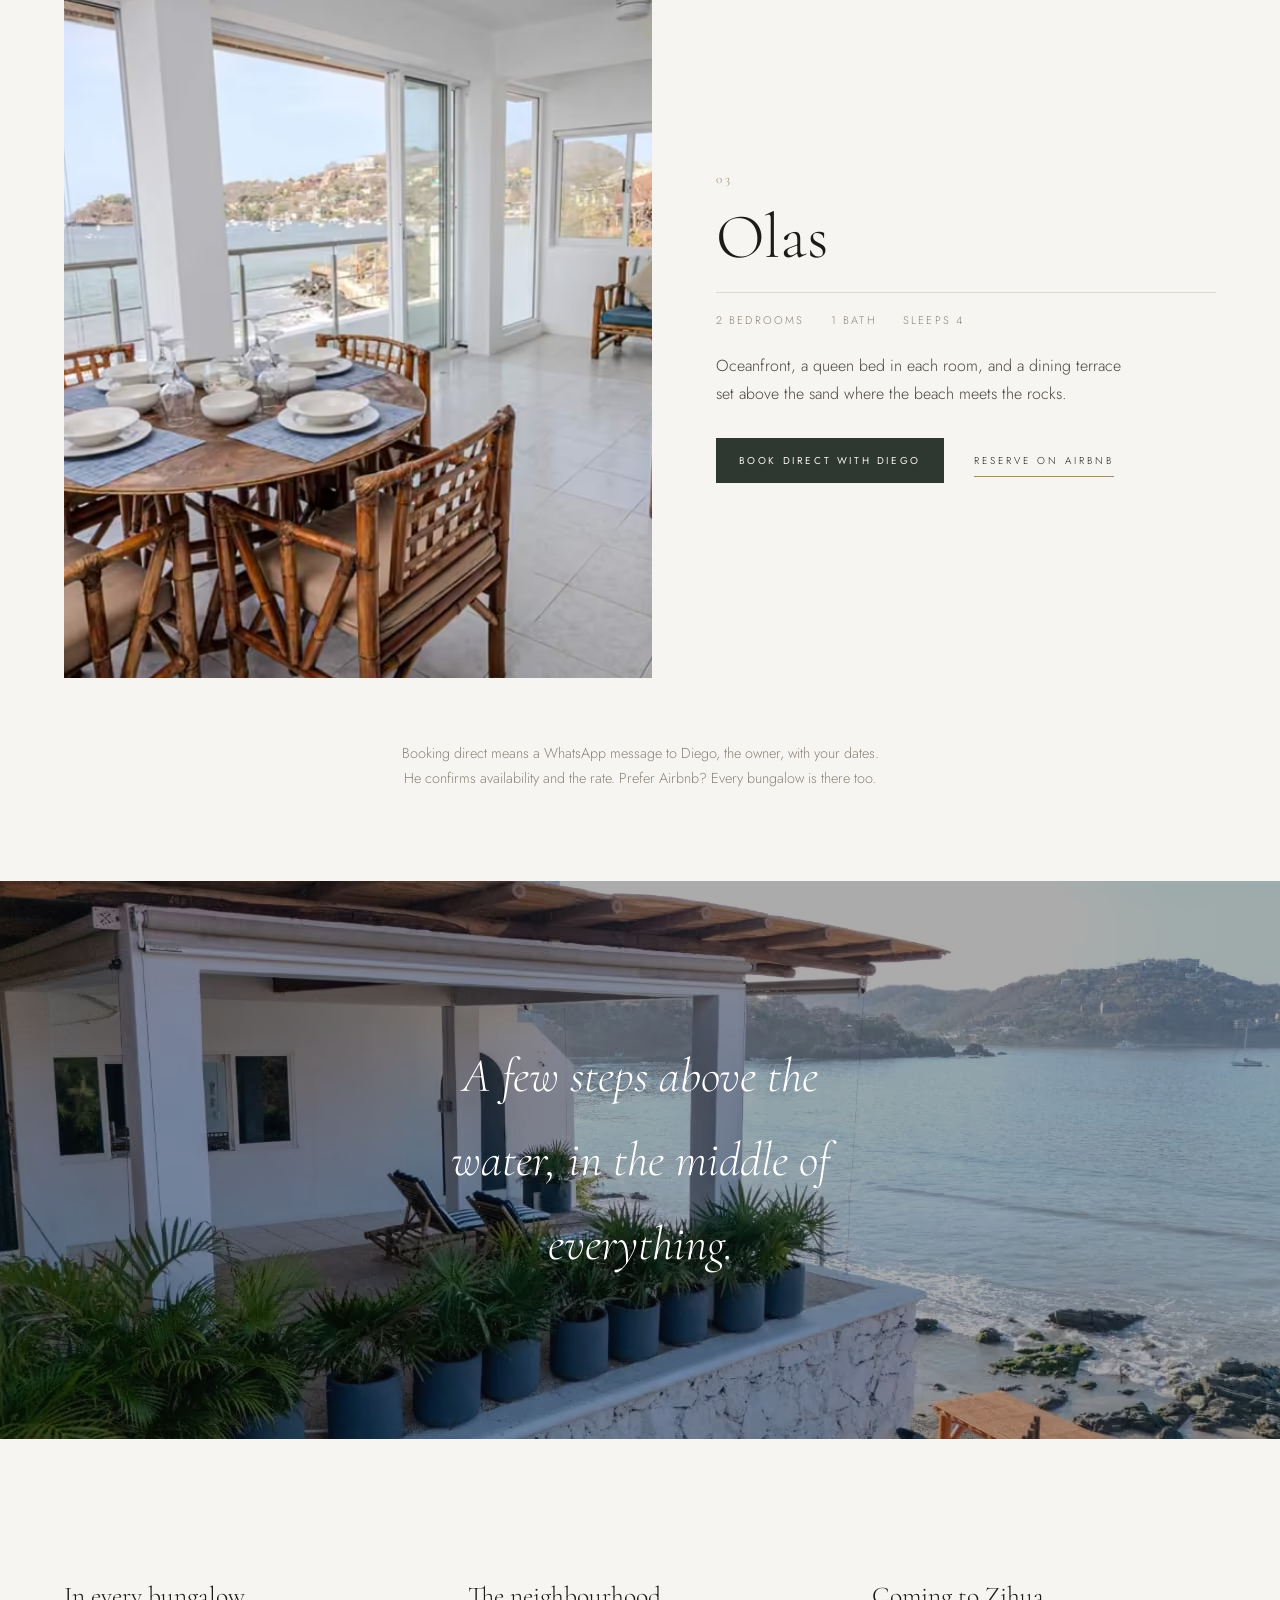
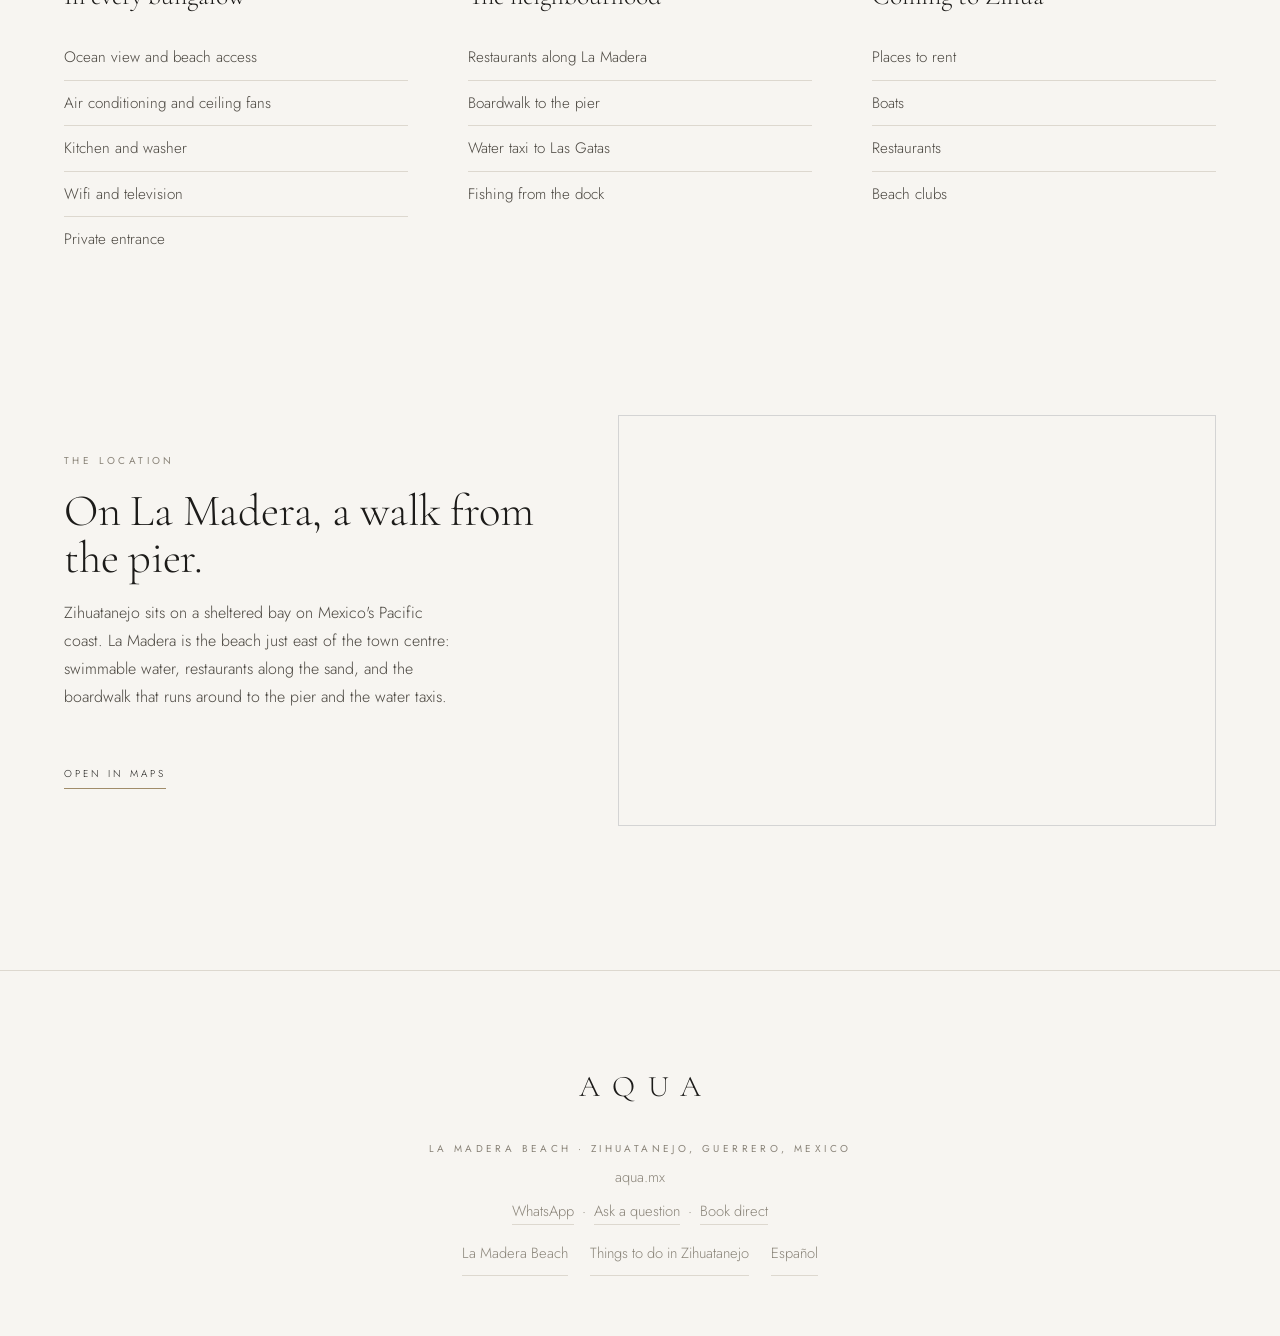
==== commit a467b23b: "Search pages: Spanish home (/es/), La Madera Beach page, Zihuatanejo things-to-do guide Each page ha" ====
--- a/index.html
+++ b/index.html
@@ -6,6 +6,9 @@
 <title>Aqua Residence · Beachfront bungalows on La Madera Beach, Zihuatanejo</title>
 <meta name="description" content="Three private beachfront bungalows on La Madera Beach, Zihuatanejo, Mexico: Oasis, Brisas and Olas. Each sleeps 4, with air conditioning, a kitchen and an ocean view. Book on Airbnb or directly with the owner.">
 <link rel="canonical" href="https://aqua.mx/">
+<link rel="alternate" hreflang="en" href="https://aqua.mx/">
+<link rel="alternate" hreflang="es" href="https://aqua.mx/es/">
+<link rel="alternate" hreflang="x-default" href="https://aqua.mx/">
 <meta property="og:title" content="Aqua Residence · Beachfront bungalows on La Madera Beach, Zihuatanejo">
 <meta property="og:description" content="Three private beachfront bungalows on La Madera Beach, steps from the sand and the boardwalk to the pier. Each sleeps 4.">
 <meta property="og:image" content="https://aqua.mx/img/aqua-sunrise.jpg">
@@ -99,6 +102,10 @@
   }
   .bar .cta:hover { background: var(--gold); border-color: var(--gold); color: #fff; }
   .bar.solid .cta { border-color: var(--ink); }
+  .bar .right { display: flex; align-items: center; gap: 14px; }
+  .bar .lang { font-size: 10px; letter-spacing: .24em; padding: 10px 8px 10px 10px; min-width: 40px; text-align: center; opacity: .86; }
+  footer .more { display: flex; flex-wrap: wrap; justify-content: center; gap: 0 22px; }
+  footer .more a { padding: 8px 0; }
 
   /* Location */
   .place { display: grid; gap: 34px; padding: clamp(50px, 8vh, 110px) 0; }
@@ -268,7 +275,10 @@
     <a href="#bungalows">Bungalows</a>
     <a href="#location">La Madera</a>
   </nav>
-  <a class="cta" href="#bungalows">Reserve</a>
+  <div class="right">
+    <a class="lang" href="/es/" hreflang="es" lang="es">ES</a>
+    <a class="cta" href="#bungalows">Reserve</a>
+  </div>
 </header>
 
 <section class="hero" id="top">
@@ -404,6 +414,7 @@
     <div class="eyebrow">La Madera Beach · Zihuatanejo, Guerrero, Mexico</div>
     <div>aqua.mx</div>
     <div><a href="https://wa.me/13057661122?text=Hola%2C%20I%27d%20like%20to%20ask%20about%20Aqua" target="_blank" rel="noopener">WhatsApp</a> &nbsp;·&nbsp; <a href="#" class="ask">Ask a question</a> &nbsp;·&nbsp; <a href="#bungalows" data-book="any">Book direct</a></div>
+    <div class="more"><a href="/la-madera-beach-zihuatanejo/">La Madera Beach</a><a href="/zihuatanejo-things-to-do/">Things to do in Zihuatanejo</a><a href="/es/" hreflang="es" lang="es">Español</a></div>
   </div>
 </footer>
 
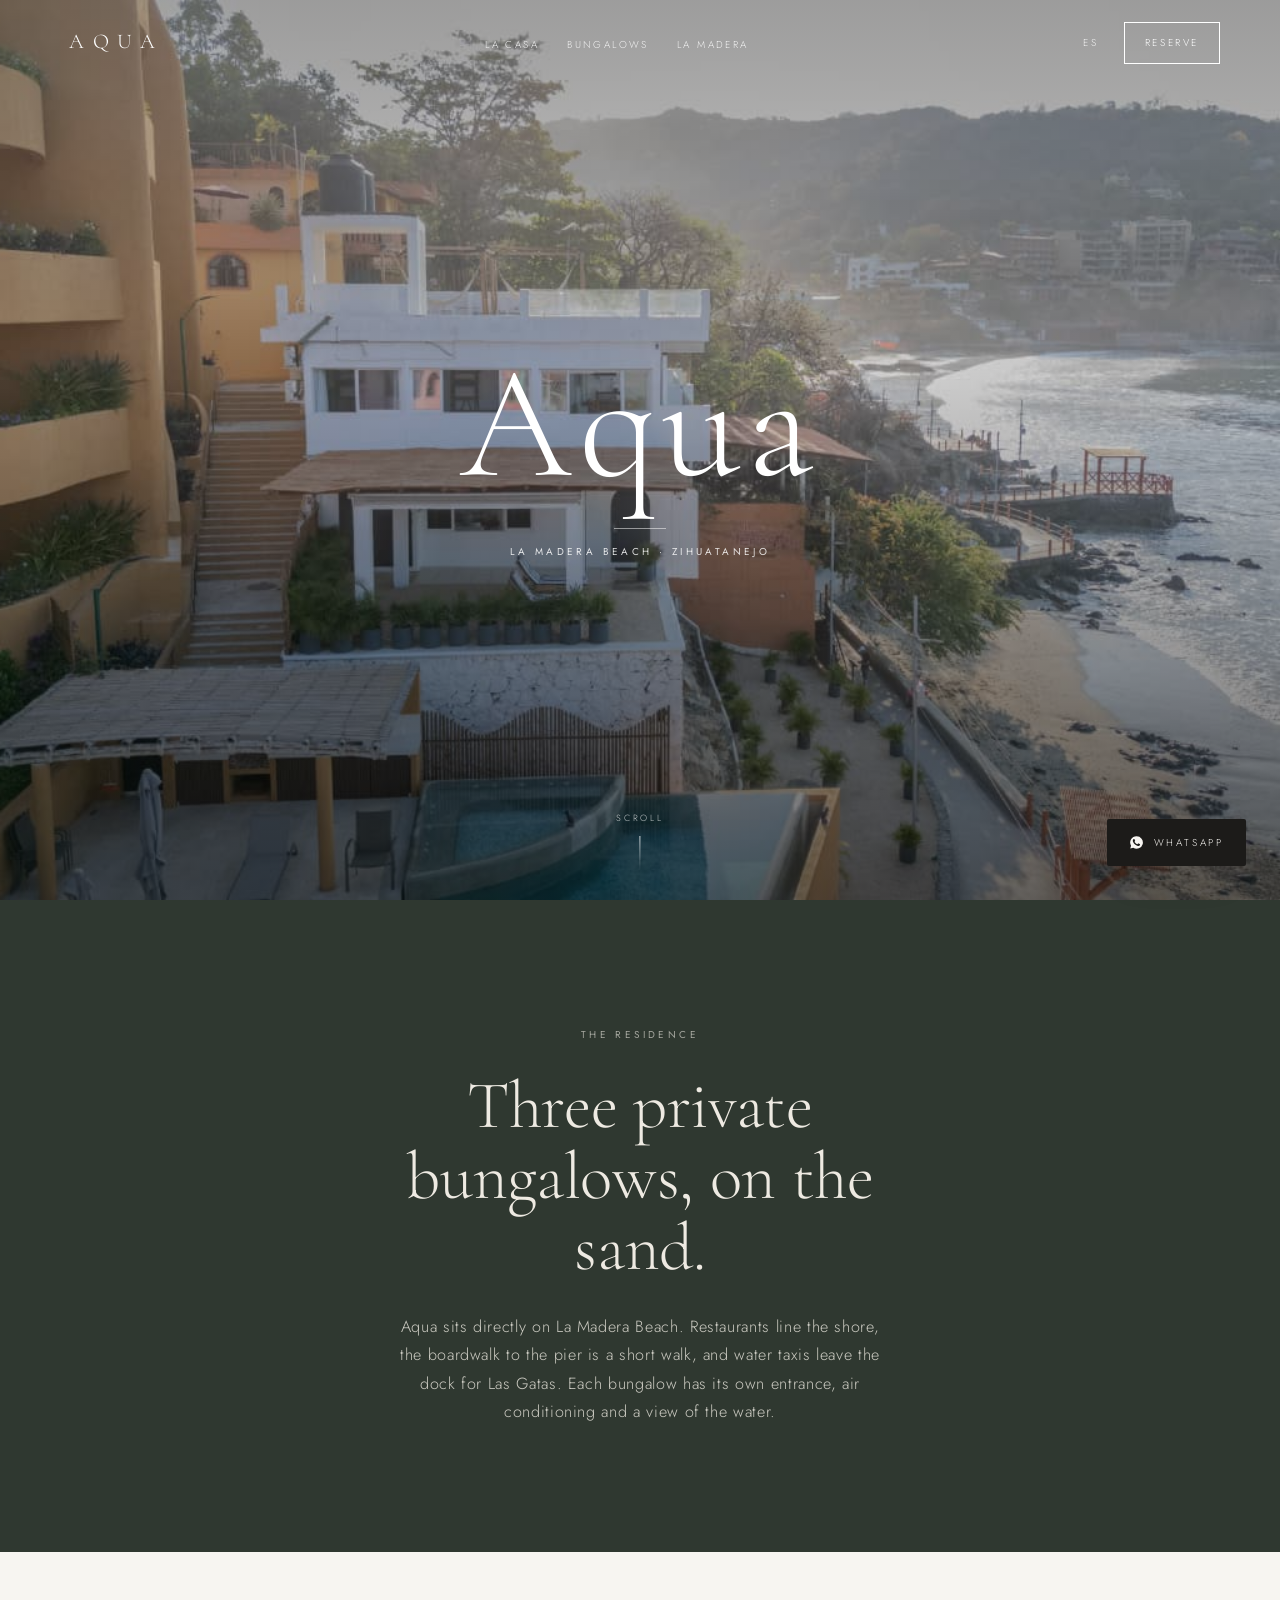
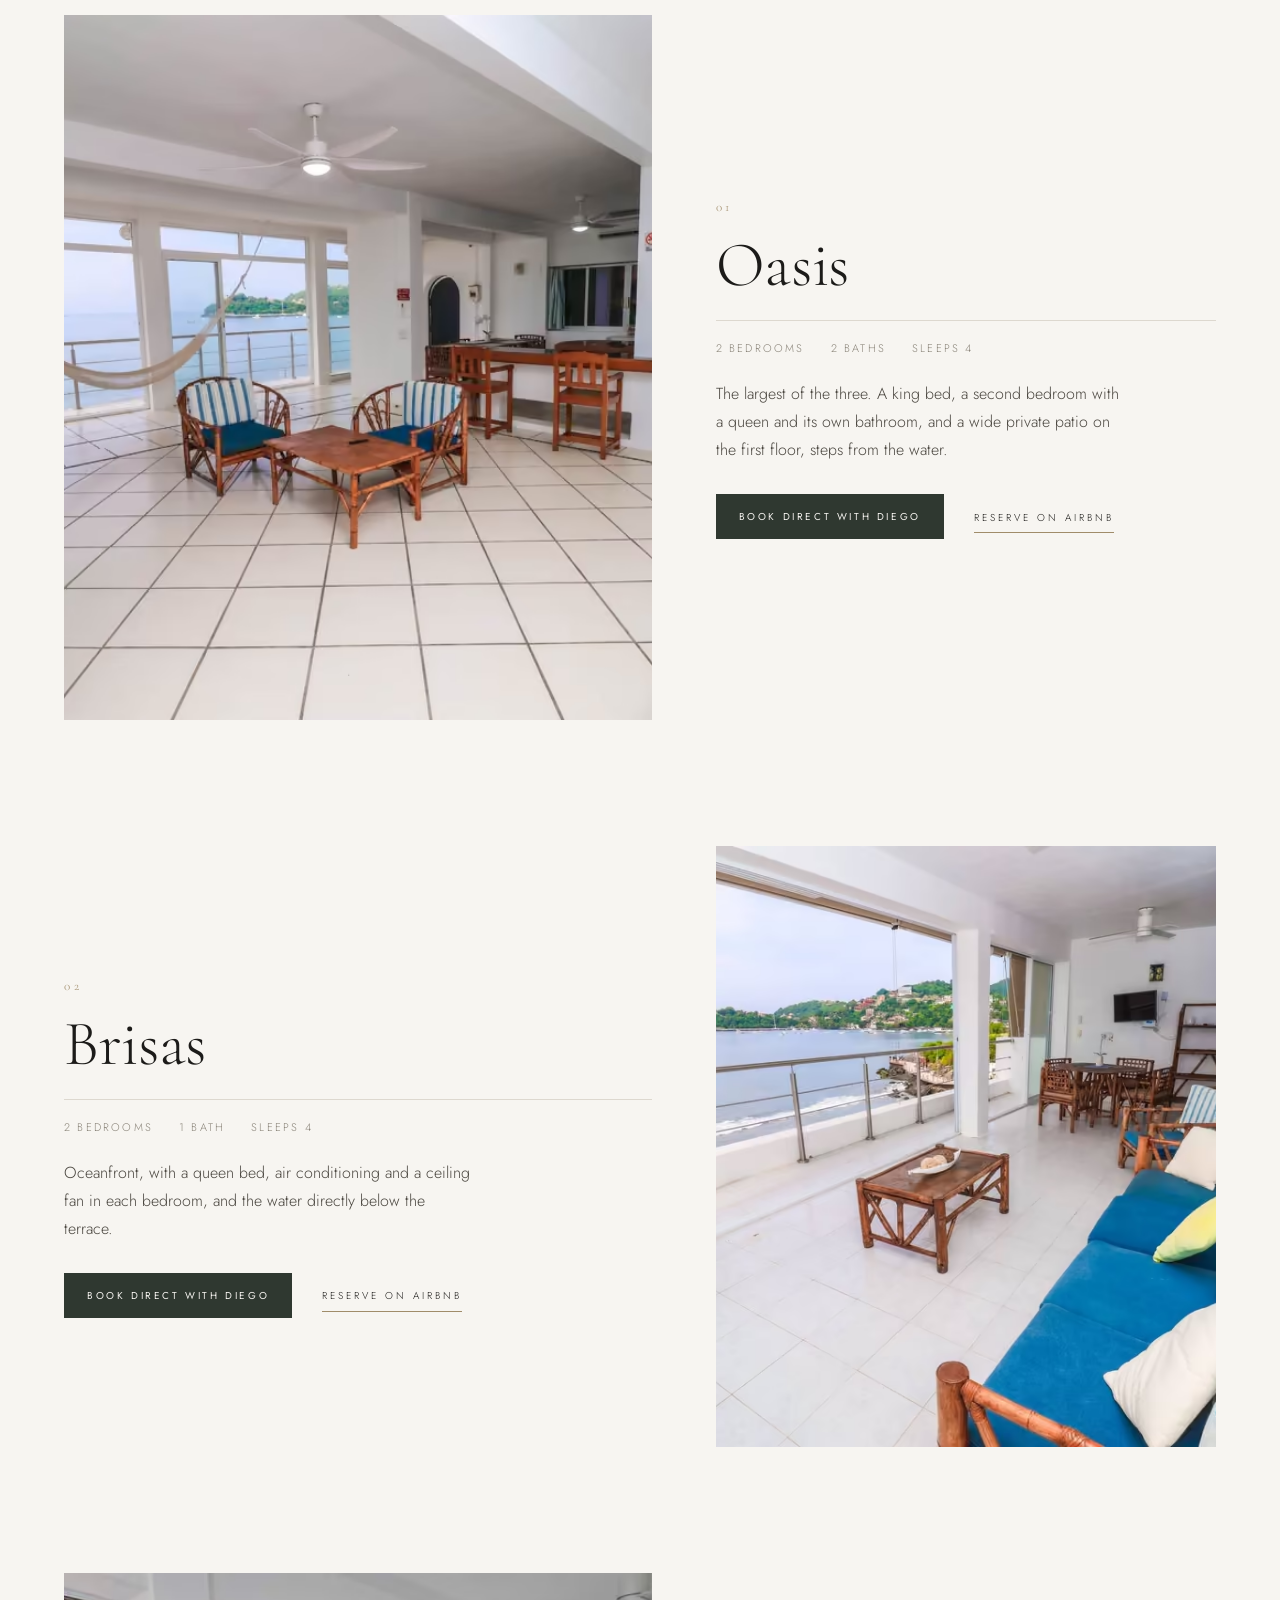
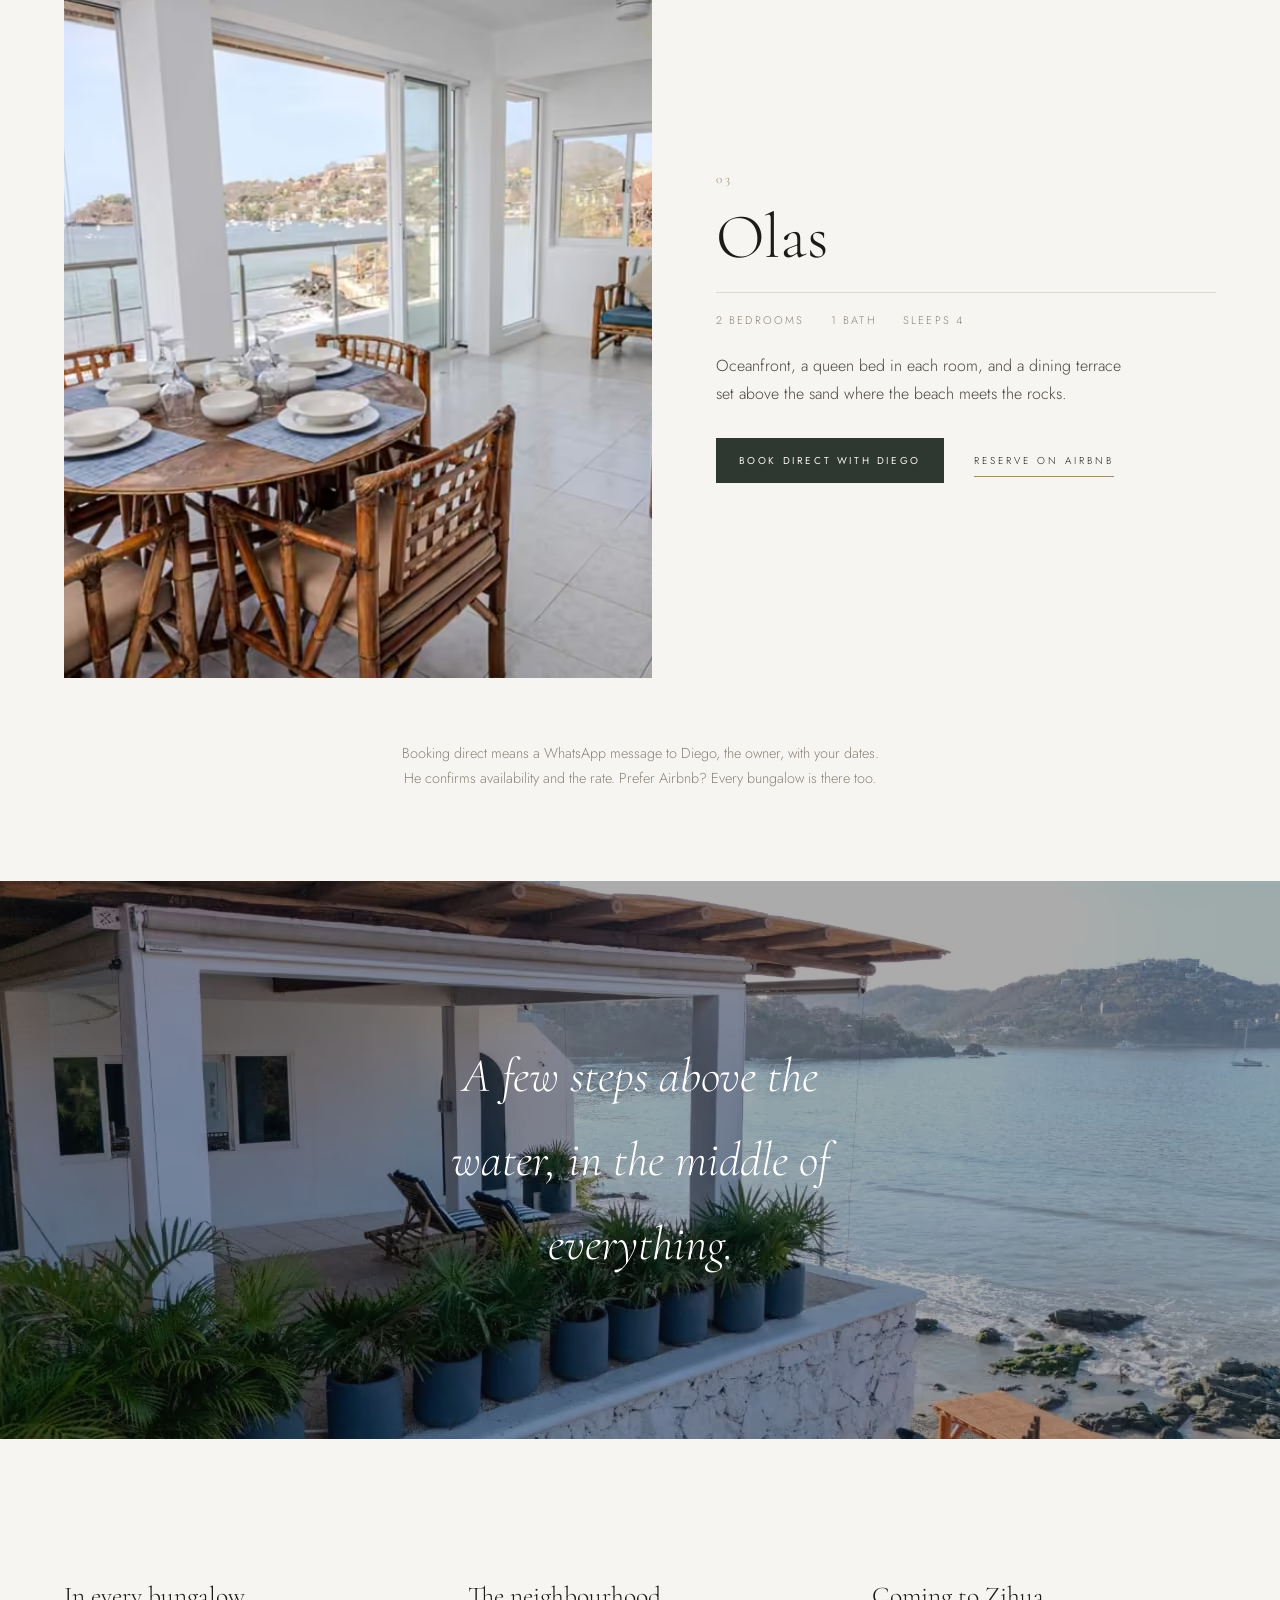
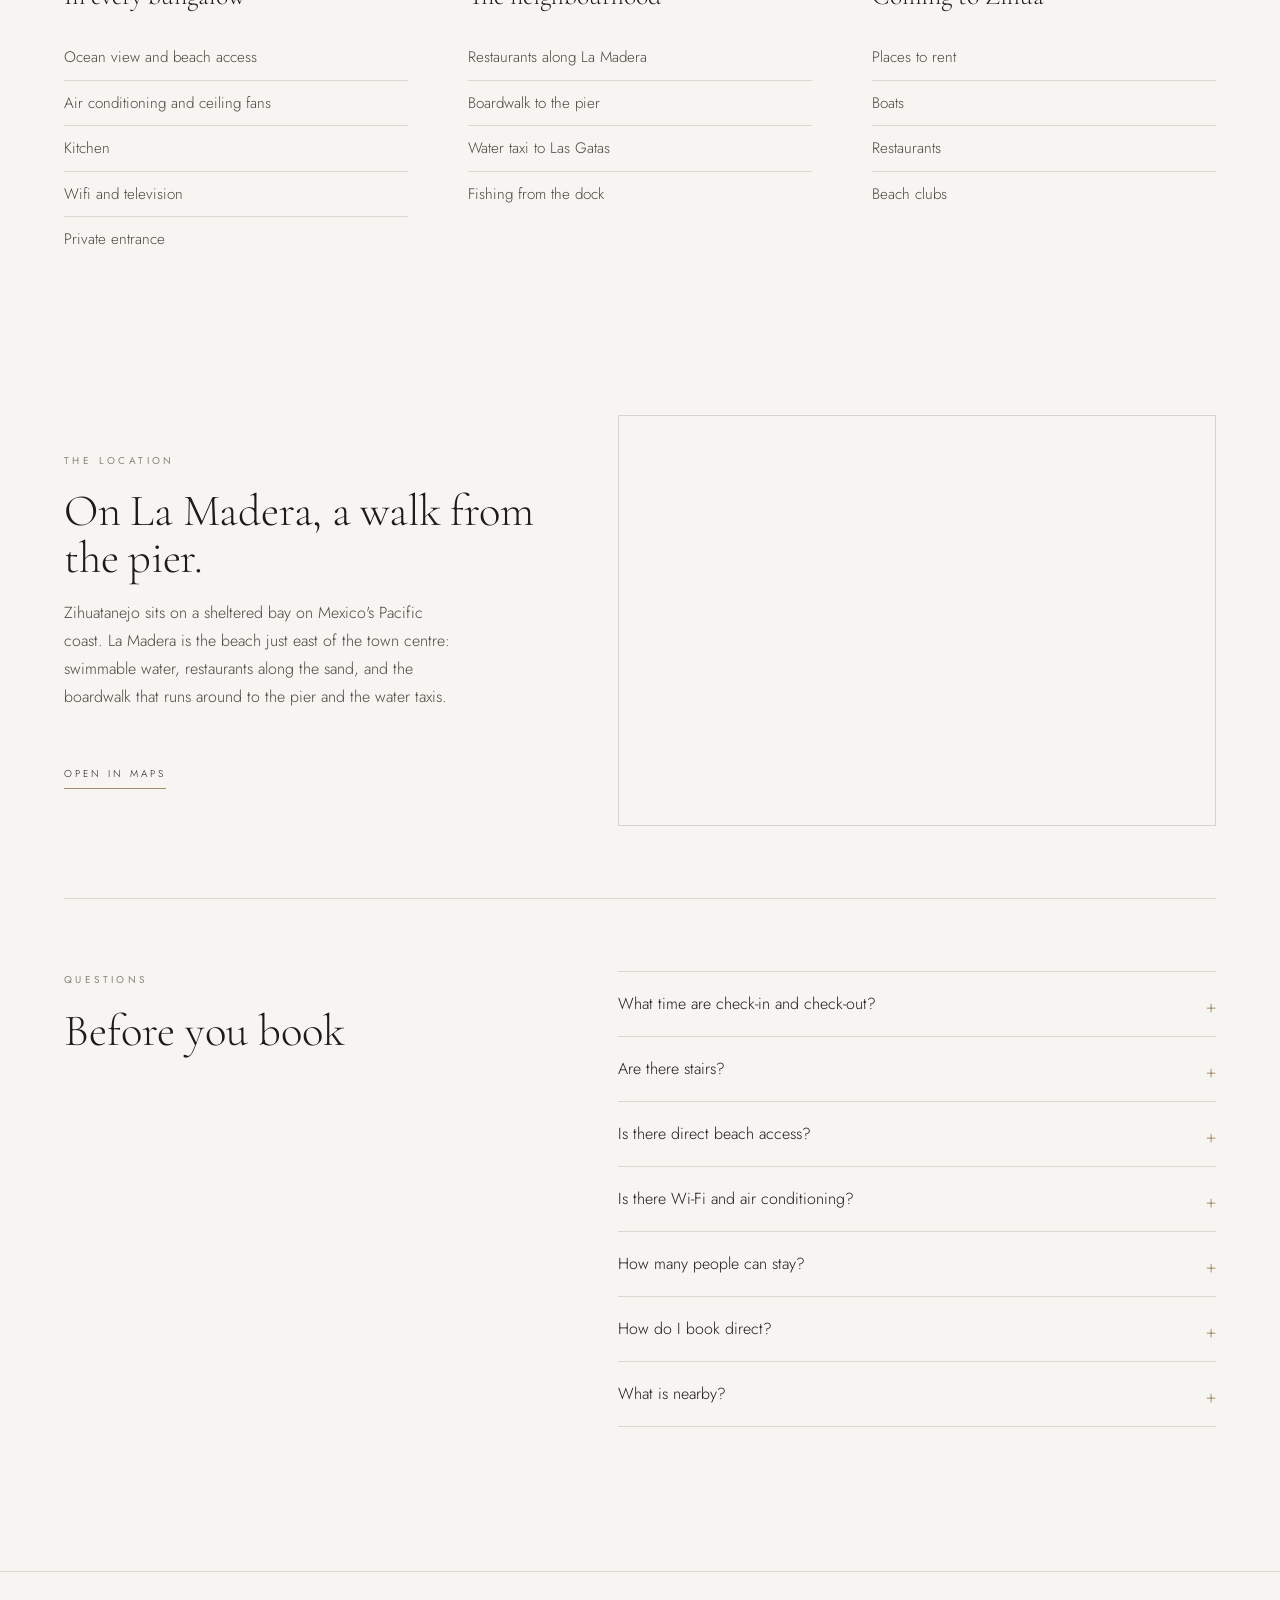
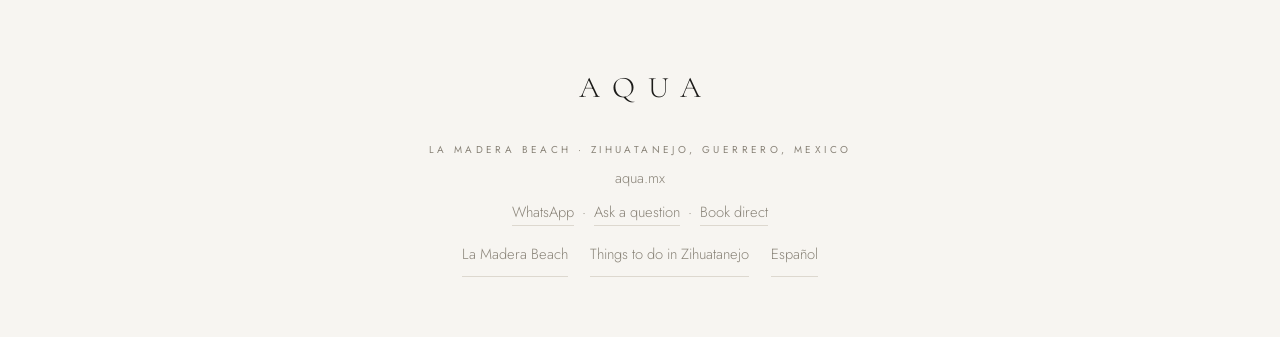
==== commit 46d51e49: "FAQ (EN home + ES), AVIF/WebP heroes on guide pages, drop washer claim - FAQ: 7 questions answered f" ====
--- a/index.html
+++ b/index.html
@@ -42,7 +42,6 @@
     { "@type": "LocationFeatureSpecification", "name": "Ocean view", "value": true },
     { "@type": "LocationFeatureSpecification", "name": "Air conditioning", "value": true },
     { "@type": "LocationFeatureSpecification", "name": "Kitchen", "value": true },
-    { "@type": "LocationFeatureSpecification", "name": "Washer", "value": true },
     { "@type": "LocationFeatureSpecification", "name": "Wifi", "value": true }
   ],
   "containsPlace": [
@@ -264,7 +263,85 @@
   .book .send { font-family: var(--sans); font-weight: 400; font-size: 10px; letter-spacing: .26em; text-transform: uppercase; background: var(--ink); color: var(--bone); border: 0; padding: 16px; cursor: pointer; margin-top: 4px; }
   .book .send:hover { background: var(--gold); }
   .book .fine { font-size: .8rem; color: var(--soft); margin: 0; line-height: 1.55; }
+
+  /* FAQ (11/10): native details/summary, no script. Same answers feed the FAQPage JSON-LD. */
+  .faq { padding: clamp(50px, 8vh, 110px) 0; border-top: 1px solid var(--line); }
+  .faq h2 { font-family: var(--display); font-weight: 300; font-size: clamp(1.9rem, 1.2rem + 2vw, 3rem); line-height: 1.1; margin: 18px 0 clamp(22px, 4vh, 40px); }
+  .faq details { border-bottom: 1px solid var(--line); }
+  .faq details:first-of-type { border-top: 1px solid var(--line); }
+  .faq summary { list-style: none; cursor: pointer; display: flex; justify-content: space-between; align-items: center; gap: 18px; padding: 18px 0; min-height: 44px; font-size: 1rem; color: var(--ink); }
+  .faq summary::-webkit-details-marker { display: none; }
+  .faq summary::after { content: "+"; font-family: var(--display); font-size: 1.6rem; line-height: 1; color: var(--gold); transition: transform .4s var(--ease); flex: none; }
+  .faq details[open] summary::after { transform: rotate(45deg); }
+  .faq summary:focus-visible { outline: 1px solid var(--gold); outline-offset: 4px; }
+  .faq details p { margin: 0; padding: 0 0 20px; max-width: 62ch; color: #4b4740; font-size: .95rem; }
+  @media (min-width: 900px) { .faq { display: grid; grid-template-columns: .9fr 1.1fr; gap: 64px; align-items: start; } .faq h2 { margin-bottom: 0; } }
 </style>
+<script type="application/ld+json">
+{
+ "@context": "https://schema.org",
+ "@type": "FAQPage",
+ "inLanguage": "en",
+ "mainEntity": [
+  {
+   "@type": "Question",
+   "name": "What time are check-in and check-out?",
+   "acceptedAnswer": {
+    "@type": "Answer",
+    "text": "Check-in is after 3:00 PM and check-out is before 11:00 AM. You check yourself in with a smart lock."
+   }
+  },
+  {
+   "@type": "Question",
+   "name": "Are there stairs?",
+   "acceptedAnswer": {
+    "@type": "Answer",
+    "text": "Yes. The bungalows are reached by shared public stairs and walkways, from the beach or from Calle Eva Sámano. Diego notes the area is not suited to guests with limited mobility."
+   }
+  },
+  {
+   "@type": "Question",
+   "name": "Is there direct beach access?",
+   "acceptedAnswer": {
+    "@type": "Answer",
+    "text": "Yes. Aqua sits on La Madera Beach, and every bungalow has beach access and an ocean view."
+   }
+  },
+  {
+   "@type": "Question",
+   "name": "Is there Wi-Fi and air conditioning?",
+   "acceptedAnswer": {
+    "@type": "Answer",
+    "text": "Yes. Every bungalow has wifi, and every bedroom has air conditioning and a ceiling fan."
+   }
+  },
+  {
+   "@type": "Question",
+   "name": "How many people can stay?",
+   "acceptedAnswer": {
+    "@type": "Answer",
+    "text": "Each bungalow has two bedrooms and sleeps 4. Book all three and up to 12 can stay."
+   }
+  },
+  {
+   "@type": "Question",
+   "name": "How do I book direct?",
+   "acceptedAnswer": {
+    "@type": "Answer",
+    "text": "Tap \"Book direct with Diego\" on any bungalow. It opens WhatsApp with your dates written out for Diego, the owner, who confirms availability and the rate. Every bungalow is also on Airbnb."
+   }
+  },
+  {
+   "@type": "Question",
+   "name": "What is nearby?",
+   "acceptedAnswer": {
+    "@type": "Answer",
+    "text": "Restaurants line La Madera, and the boardwalk runs to the pier, where water taxis leave for Las Gatas Beach and fishing trips go out. Plaza Municipal and the downtown boardwalk are about a 5-minute walk."
+   }
+  }
+ ]
+}
+</script>
 </head>
 <body>
 
@@ -368,7 +445,7 @@
       <ul>
         <li>Ocean view and beach access</li>
         <li>Air conditioning and ceiling fans</li>
-        <li>Kitchen and washer</li>
+        <li>Kitchen</li>
         <li>Wifi and television</li>
         <li>Private entrance</li>
       </ul>
@@ -403,6 +480,43 @@
     <div class="map">
       <iframe title="Map of La Madera Beach, Zihuatanejo" loading="lazy" referrerpolicy="no-referrer-when-downgrade"
         src="https://maps.google.com/maps?q=Playa%20La%20Madera%20Zihuatanejo&z=15&output=embed"></iframe>
+    </div>
+  </section>
+
+  <section class="wrap faq rise" id="faq" aria-labelledby="faq-title">
+    <div>
+      <div class="eyebrow">Questions</div>
+      <h2 id="faq-title">Before you book</h2>
+    </div>
+    <div>
+      <details>
+        <summary>What time are check-in and check-out?</summary>
+        <p>Check-in is after 3:00 PM and check-out is before 11:00 AM. You check yourself in with a smart lock.</p>
+      </details>
+      <details>
+        <summary>Are there stairs?</summary>
+        <p>Yes. The bungalows are reached by shared public stairs and walkways, from the beach or from Calle Eva Sámano. Diego notes the area is not suited to guests with limited mobility.</p>
+      </details>
+      <details>
+        <summary>Is there direct beach access?</summary>
+        <p>Yes. Aqua sits on La Madera Beach, and every bungalow has beach access and an ocean view.</p>
+      </details>
+      <details>
+        <summary>Is there Wi-Fi and air conditioning?</summary>
+        <p>Yes. Every bungalow has wifi, and every bedroom has air conditioning and a ceiling fan.</p>
+      </details>
+      <details>
+        <summary>How many people can stay?</summary>
+        <p>Each bungalow has two bedrooms and sleeps 4. Book all three and up to 12 can stay.</p>
+      </details>
+      <details>
+        <summary>How do I book direct?</summary>
+        <p>Tap "Book direct with Diego" on any bungalow. It opens WhatsApp with your dates written out for Diego, the owner, who confirms availability and the rate. Every bungalow is also on Airbnb.</p>
+      </details>
+      <details>
+        <summary>What is nearby?</summary>
+        <p>Restaurants line La Madera, and the boardwalk runs to the pier, where water taxis leave for Las Gatas Beach and fishing trips go out. Plaza Municipal and the downtown boardwalk are about a 5-minute walk.</p>
+      </details>
     </div>
   </section>
 
@@ -505,7 +619,7 @@
   afterLoad(() => {
     document.querySelectorAll("[data-srcset]").forEach((s) => { s.srcset = s.dataset.srcset; s.removeAttribute("data-srcset"); });
     document.querySelectorAll(".chapter img[data-src]").forEach((i) => { i.src = i.dataset.src; i.removeAttribute("data-src"); });
-    const s = document.createElement("script"); s.src = "chat.js?v=11"; document.body.appendChild(s);
+    const s = document.createElement("script"); s.src = "chat.js?v=12"; document.body.appendChild(s);
     // The italic face is only used in the quote further down the page.
     const f = document.createElement("style"); f.textContent = `@font-face { font-family: "Cormorant Garamond"; font-style: italic; font-weight: 300; font-display: swap; src: url(fonts/cormorant-italic-latin-ext.woff2) format("woff2"); unicode-range: U+0100-02BA, U+02BD-02C5, U+02C7-02CC, U+02CE-02D7, U+02DD-02FF, U+0304, U+0308, U+0329, U+1D00-1DBF, U+1E00-1E9F, U+1EF2-1EFF, U+2020, U+20A0-20AB, U+20AD-20C4, U+2113, U+2C60-2C7F, U+A720-A7FF; } @font-face { font-family: "Cormorant Garamond"; font-style: italic; font-weight: 300; font-display: swap; src: url(fonts/cormorant-italic-latin.woff2) format("woff2"); unicode-range: U+0000-00FF, U+0131, U+0152-0153, U+02BB-02BC, U+02C6, U+02DA, U+02DC, U+0304, U+0308, U+0329, U+2000-206F, U+20AC, U+2122, U+2191, U+2193, U+2212, U+2215, U+FEFF, U+FFFD; }`; document.head.appendChild(f);
   });
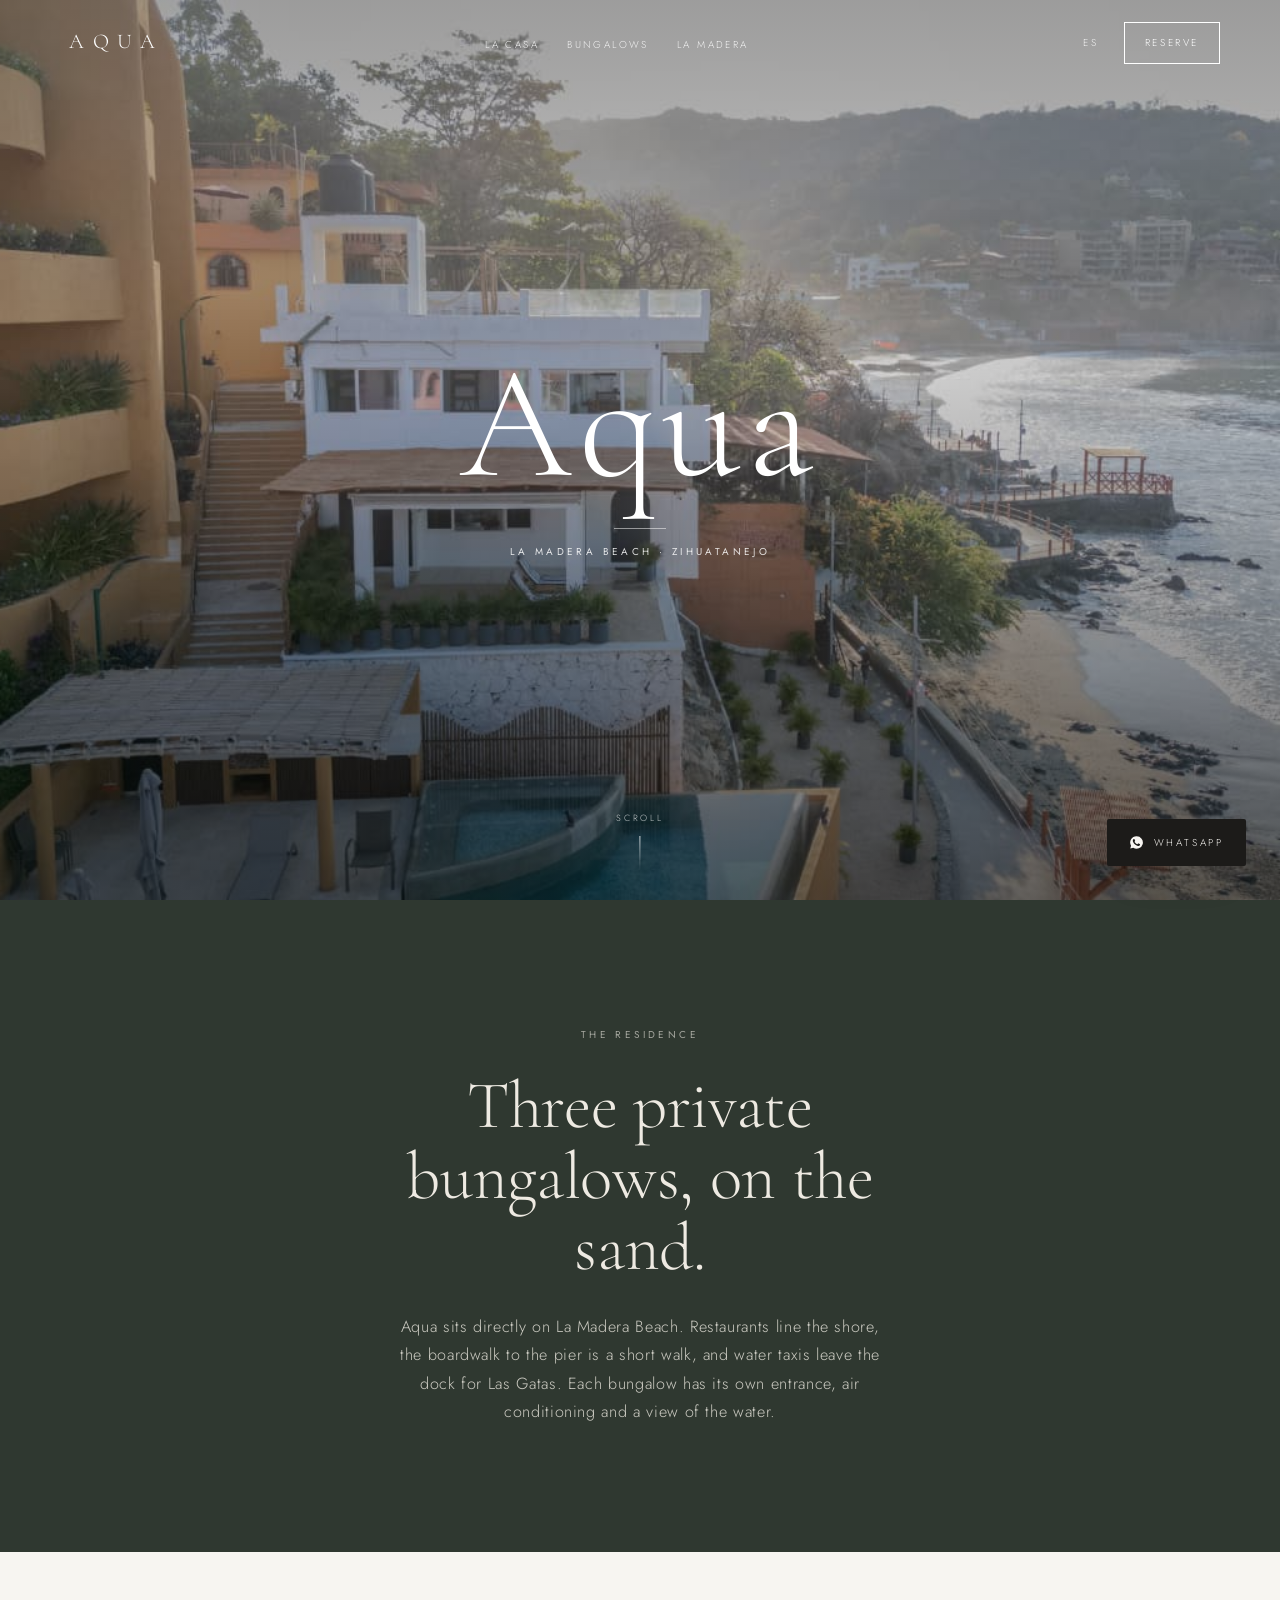
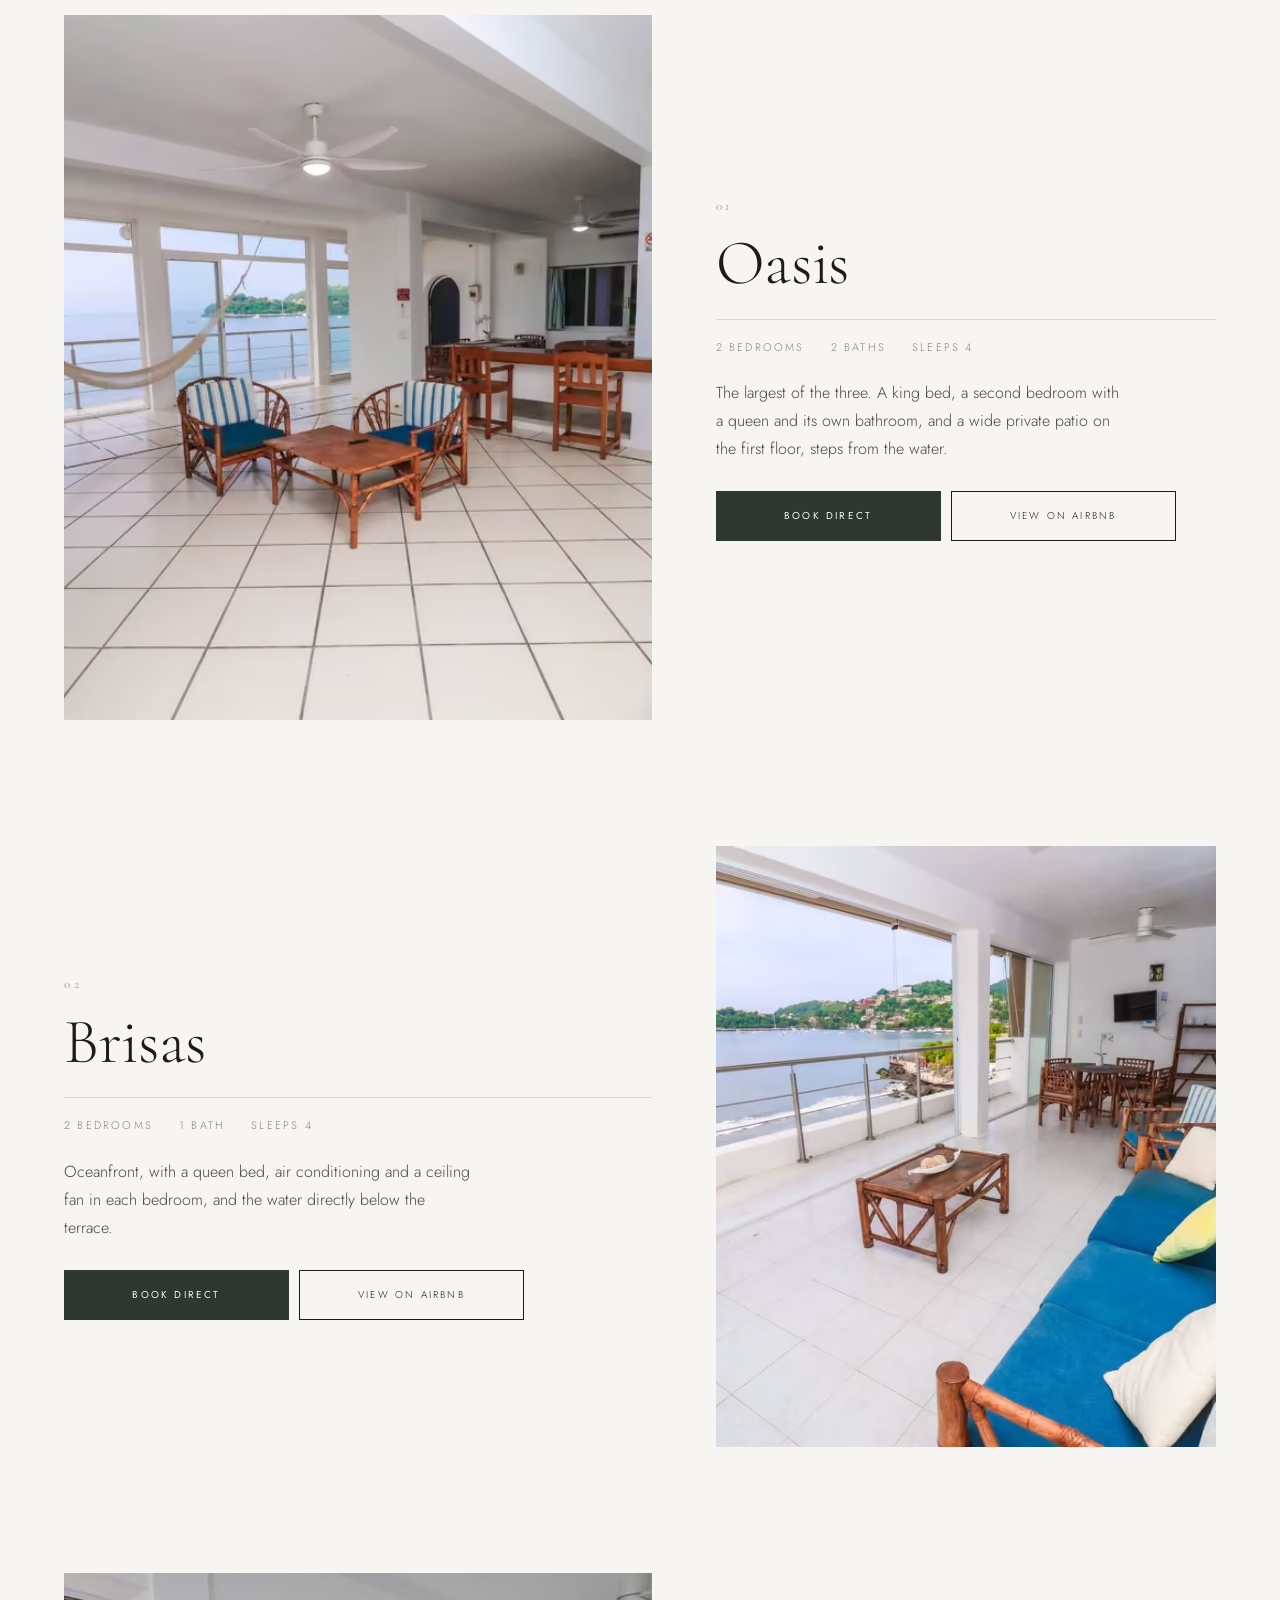
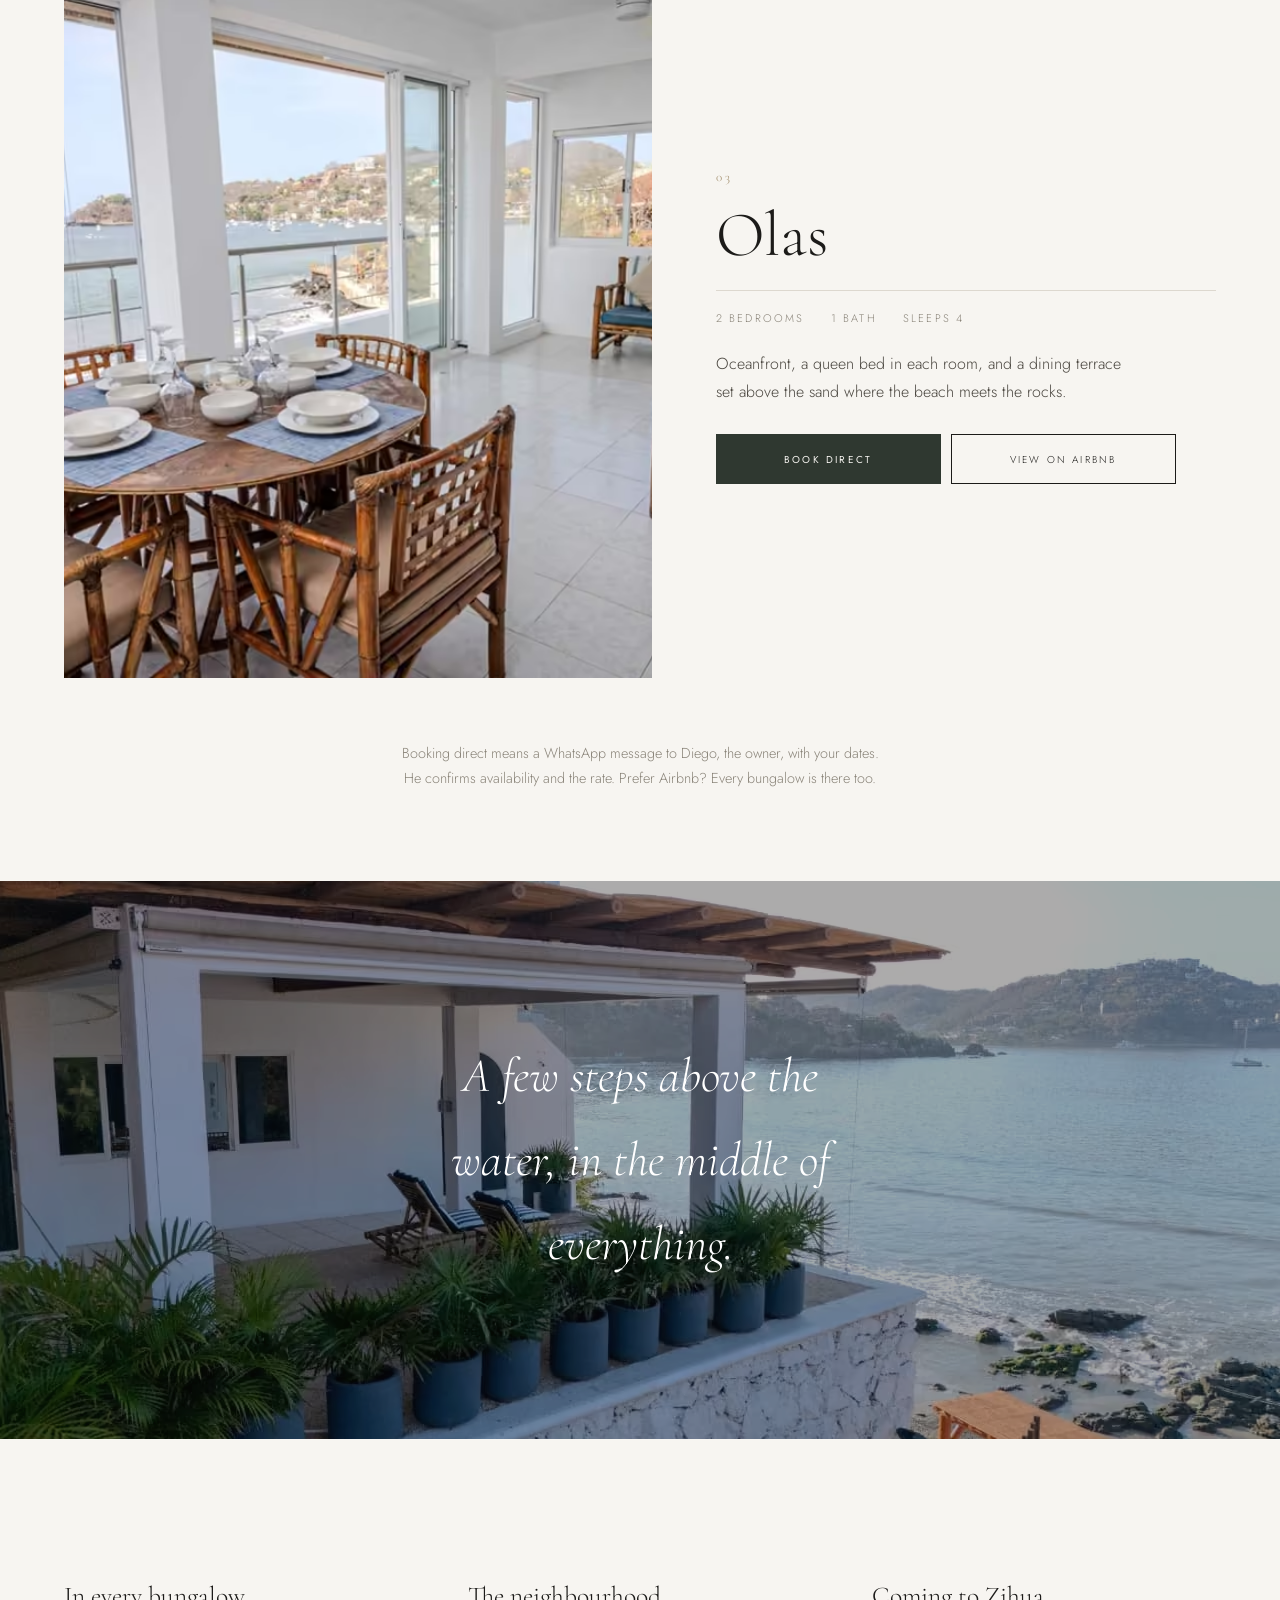
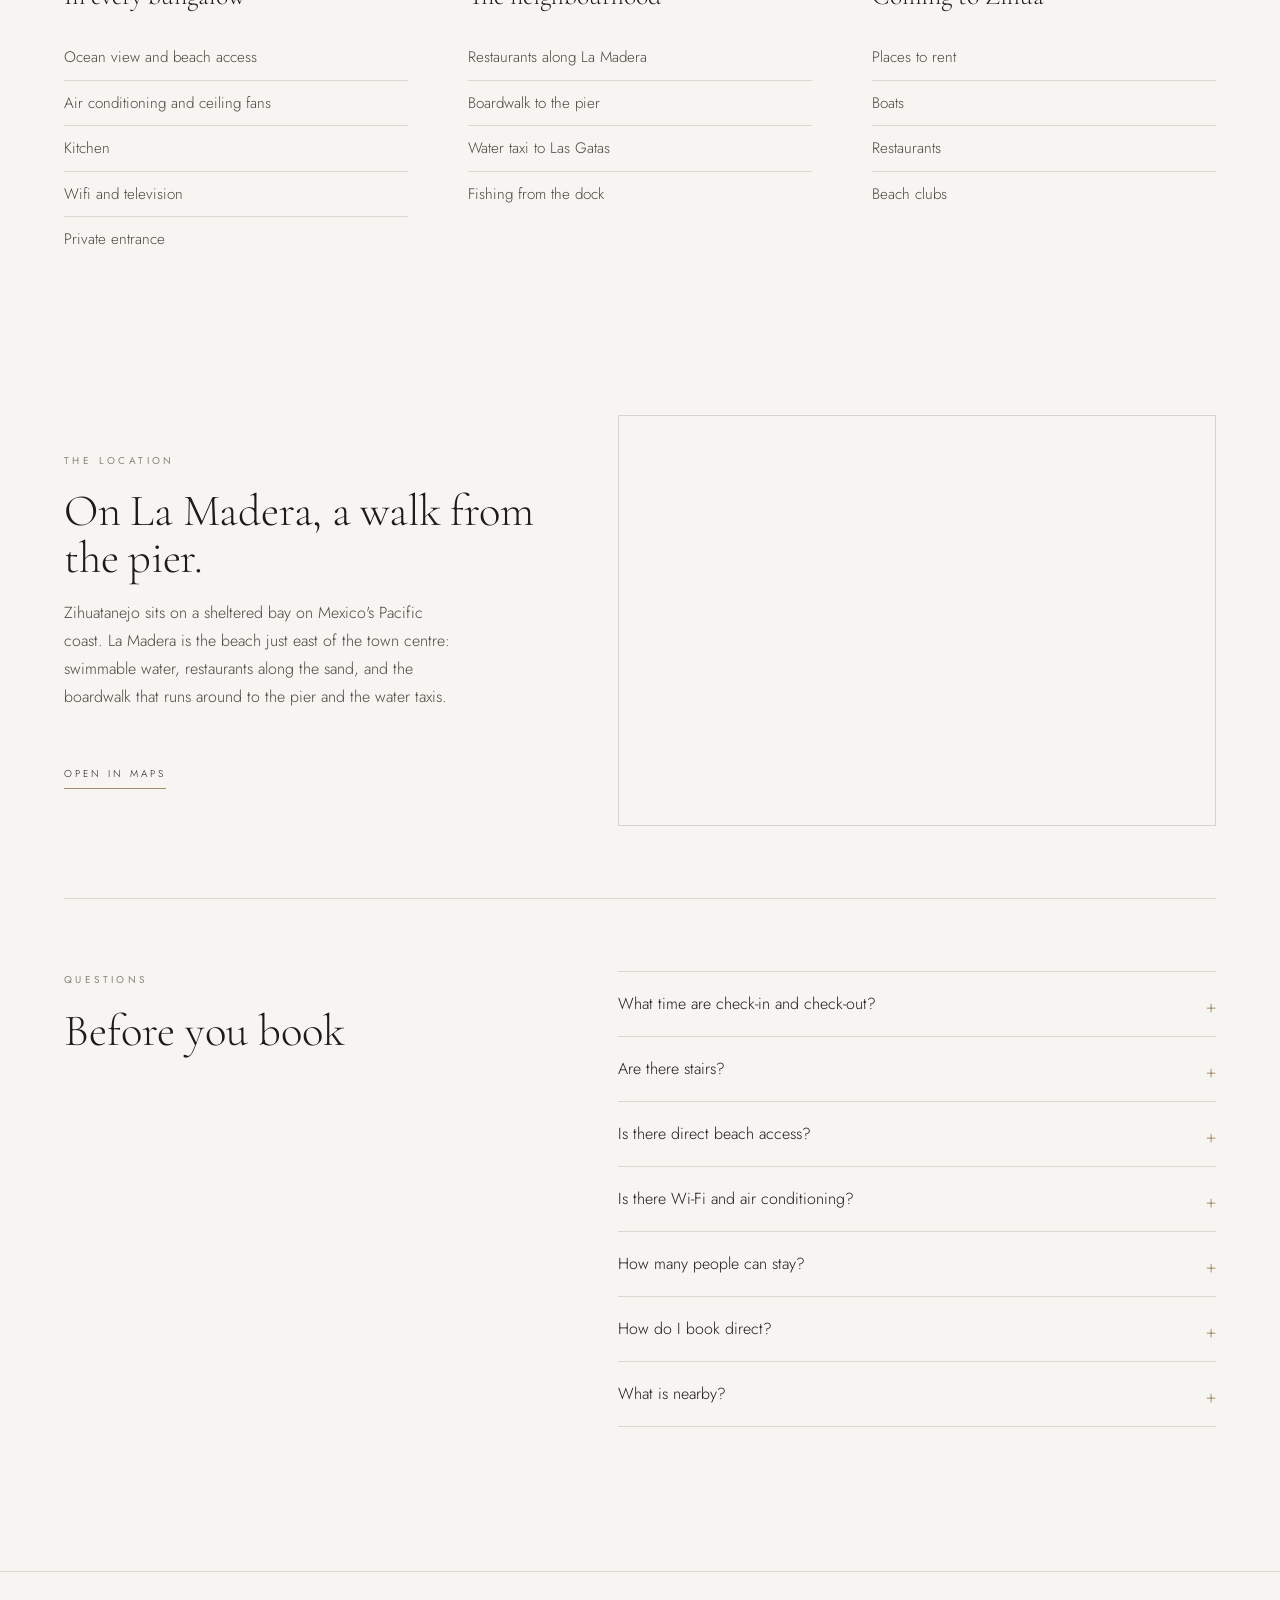
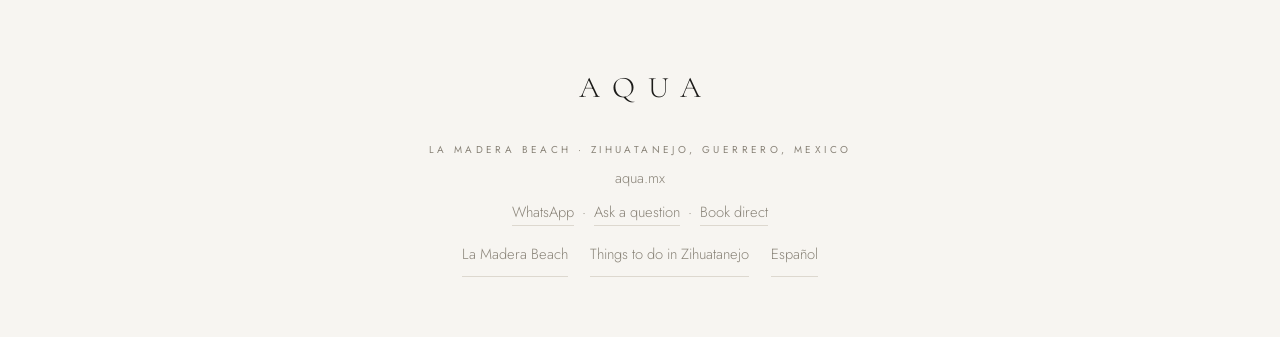
==== commit 2ef8455b: "Bungalow buttons: one balanced pair (Book direct / View on Airbnb), same size, side by side Co-Autho" ====
--- a/index.html
+++ b/index.html
@@ -276,6 +276,13 @@
   .faq summary:focus-visible { outline: 1px solid var(--gold); outline-offset: 4px; }
   .faq details p { margin: 0; padding: 0 0 20px; max-width: 62ch; color: #4b4740; font-size: .95rem; }
   @media (min-width: 900px) { .faq { display: grid; grid-template-columns: .9fr 1.1fr; gap: 64px; align-items: start; } .faq h2 { margin-bottom: 0; } }
+
+  /* 11/10 Daniel: "the layout of these two buttons could be better" -> one balanced pair: same size, side by side, primary filled + secondary outlined. */
+  .actions { display: grid; grid-template-columns: 1fr 1fr; gap: 10px; align-items: stretch; margin-top: 28px; max-width: 460px; }
+  .actions .direct-btn, .actions .link { display: flex; align-items: center; justify-content: center; min-height: 50px; margin: 0; padding: 0 12px; box-sizing: border-box; font-family: var(--sans); font-size: 10px; letter-spacing: .22em; text-transform: uppercase; text-align: center; line-height: 1.3; }
+  .actions .link { border: 1px solid var(--ink); color: var(--ink); background: transparent; }
+  .actions .link:hover, .actions .link:focus-visible { background: var(--ink); color: var(--bone); letter-spacing: .22em; }
+  @media (max-width: 340px) { .actions { grid-template-columns: 1fr; } }
 </style>
 <script type="application/ld+json">
 {
@@ -398,8 +405,8 @@
         <div class="spec"><span>2 bedrooms</span><span>2 baths</span><span>Sleeps 4</span></div>
         <p>The largest of the three. A king bed, a second bedroom with a queen and its own bathroom, and a wide private patio on the first floor, steps from the water.</p>
         <div class="actions">
-          <button type="button" class="direct-btn" data-book="oasis">Book direct with Diego</button>
-          <a class="link" href="https://www.airbnb.com/rooms/1482174106685324417" target="_blank" rel="noopener" data-unit="oasis">Reserve on Airbnb</a>
+          <button type="button" class="direct-btn" data-book="oasis">Book direct</button>
+          <a class="link" href="https://www.airbnb.com/rooms/1482174106685324417" target="_blank" rel="noopener" data-unit="oasis">View on Airbnb</a>
         </div>
       </div>
     </article>
@@ -412,8 +419,8 @@
         <div class="spec"><span>2 bedrooms</span><span>1 bath</span><span>Sleeps 4</span></div>
         <p>Oceanfront, with a queen bed, air conditioning and a ceiling fan in each bedroom, and the water directly below the terrace.</p>
         <div class="actions">
-          <button type="button" class="direct-btn" data-book="brisas">Book direct with Diego</button>
-          <a class="link" href="https://www.airbnb.com/rooms/1482157264577134834" target="_blank" rel="noopener" data-unit="brisas">Reserve on Airbnb</a>
+          <button type="button" class="direct-btn" data-book="brisas">Book direct</button>
+          <a class="link" href="https://www.airbnb.com/rooms/1482157264577134834" target="_blank" rel="noopener" data-unit="brisas">View on Airbnb</a>
         </div>
       </div>
     </article>
@@ -426,8 +433,8 @@
         <div class="spec"><span>2 bedrooms</span><span>1 bath</span><span>Sleeps 4</span></div>
         <p>Oceanfront, a queen bed in each room, and a dining terrace set above the sand where the beach meets the rocks.</p>
         <div class="actions">
-          <button type="button" class="direct-btn" data-book="olas">Book direct with Diego</button>
-          <a class="link" href="https://www.airbnb.com/rooms/1379307056800954871" target="_blank" rel="noopener" data-unit="olas">Reserve on Airbnb</a>
+          <button type="button" class="direct-btn" data-book="olas">Book direct</button>
+          <a class="link" href="https://www.airbnb.com/rooms/1379307056800954871" target="_blank" rel="noopener" data-unit="olas">View on Airbnb</a>
         </div>
       </div>
     </article>
